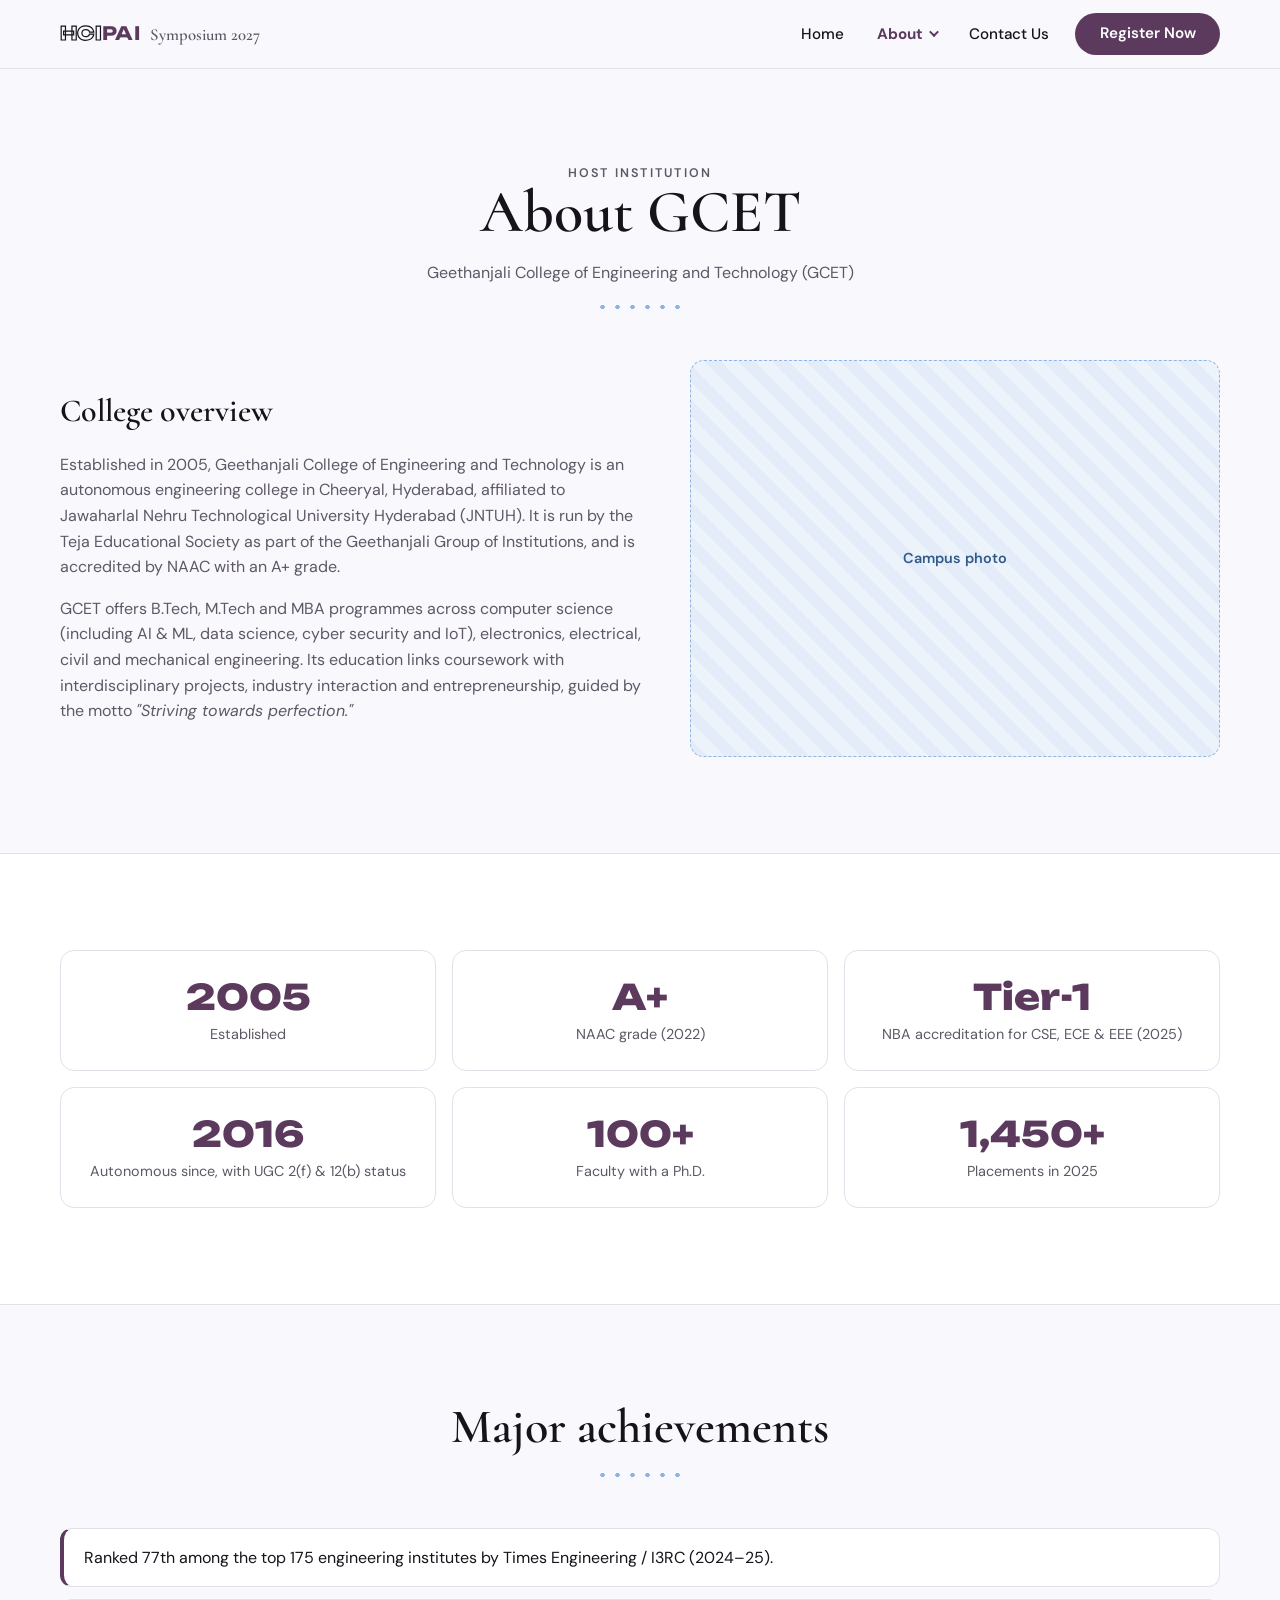
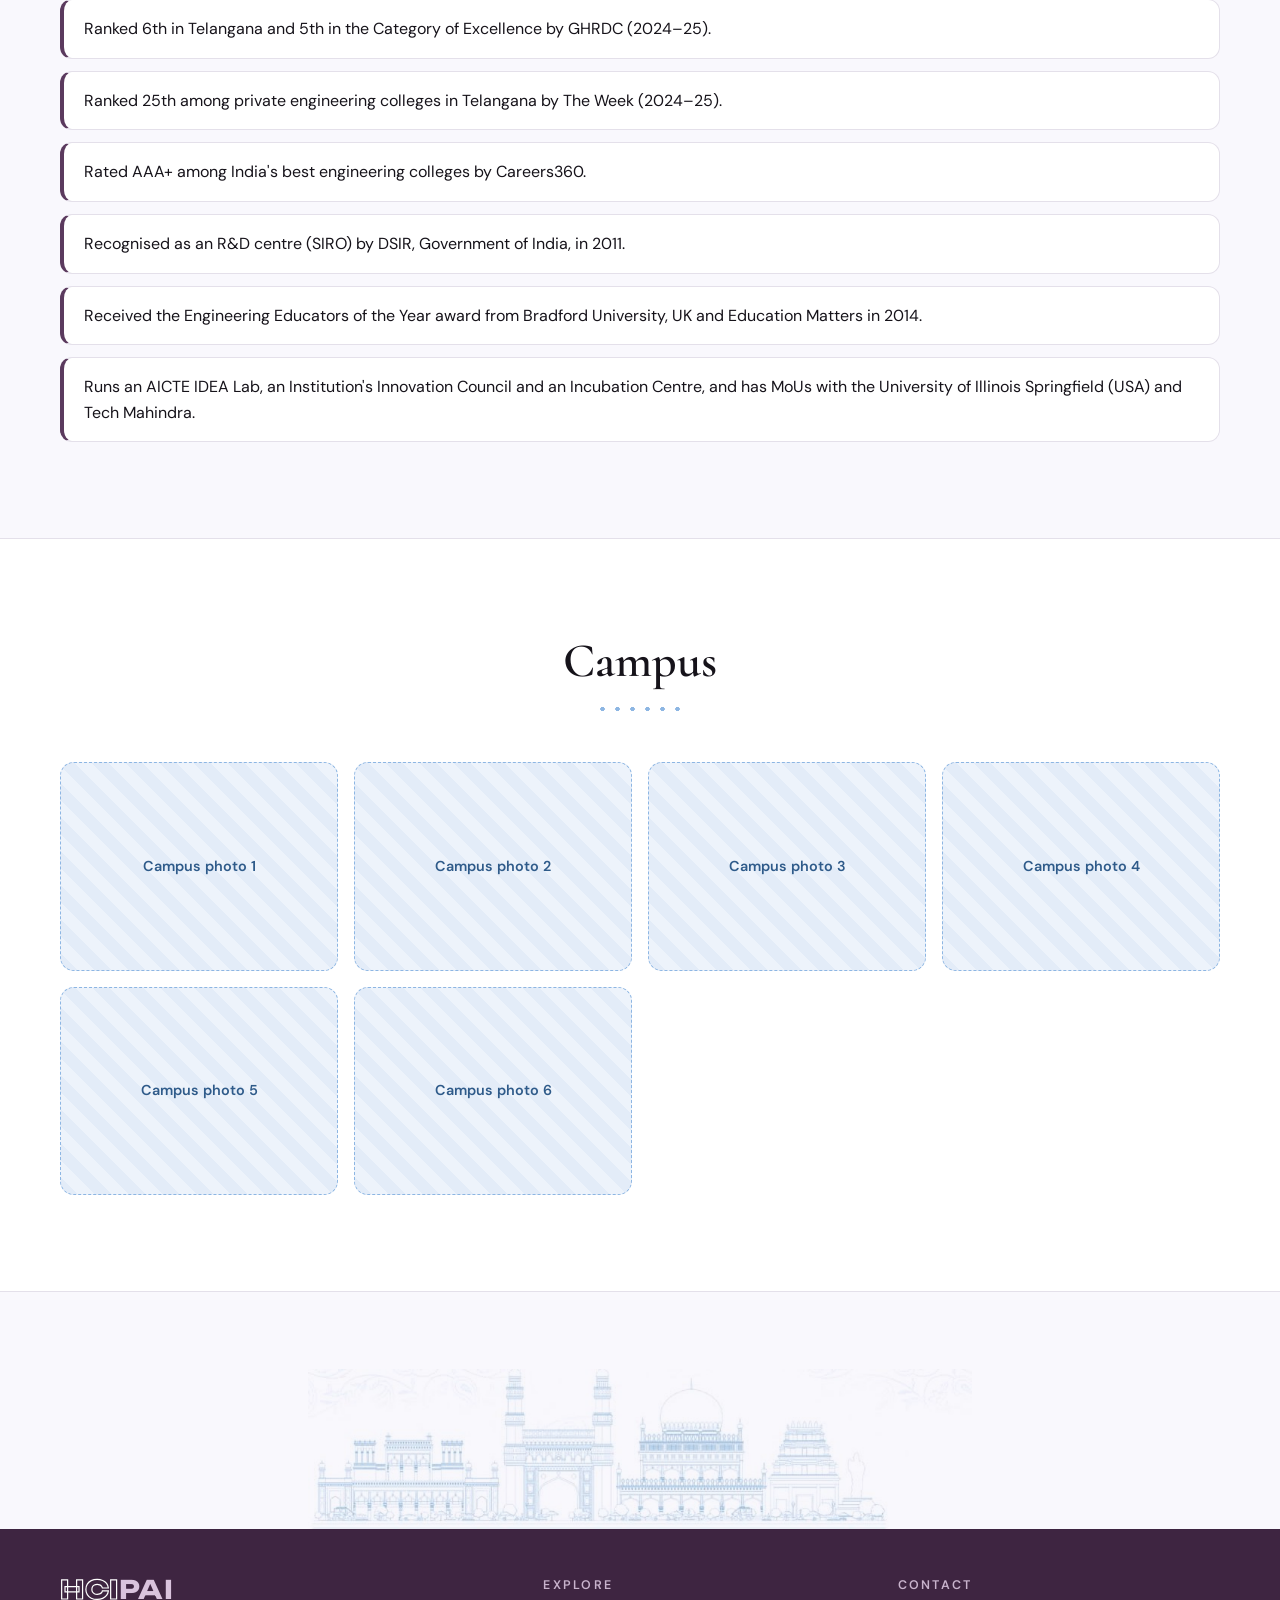
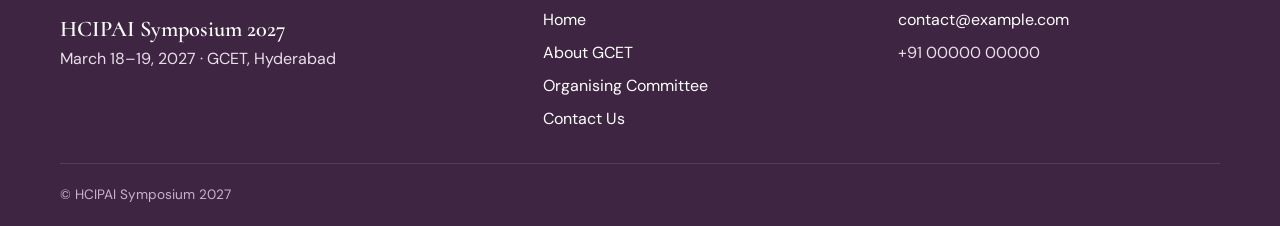
==== about-gcet.html @ 114ce0ad "Add initial setup for HCIPAI Symposium 2027 website - Create gcet-info.md with reference facts for t" ====
<!DOCTYPE html>
<html lang="en">
<head>
  <meta charset="UTF-8">
  <meta name="viewport" content="width=device-width, initial-scale=1">
  <title>About GCET · HCIPAI Symposium 2027</title>
  <meta name="description" content="About the host institution of HCIPAI Symposium 2027 — GCET, Hyderabad.">
  <meta name="theme-color" content="#5b3a5e">
  <link rel="preconnect" href="https://fonts.googleapis.com">
  <link rel="preconnect" href="https://fonts.gstatic.com" crossorigin>
  <link rel="stylesheet" href="https://fonts.googleapis.com/css2?family=Cormorant:wght@500;600;700&family=DM+Sans:wght@400;500;600;700&family=Unbounded:wght@700;800&display=swap">
  <link rel="stylesheet" href="css/style.css">
</head>
<body data-page="about-gcet">
  <main id="main">

    <header class="page-head container">
      <p class="eyebrow">Host institution</p>
      <h1>About GCET</h1>
      <p data-venue-name>Geethanjali College of Engineering and Technology</p>
      <div class="ornament" aria-hidden="true"></div>
    </header>

    <!-- Facts sourced from gcet.edu.in (see docs/gcet-info.md). TODO: organisers to confirm; HD campus photos needed. -->
    <section class="section" style="padding-top:0" aria-labelledby="overview-title">
      <div class="container split">
        <div class="split__text">
          <h2 class="section-title section-title--sm" id="overview-title">College overview</h2>
          <p>Established in 2005, Geethanjali College of Engineering and Technology is an autonomous engineering college in Cheeryal, Hyderabad, affiliated to Jawaharlal Nehru Technological University Hyderabad (JNTUH). It is run by the Teja Educational Society as part of the Geethanjali Group of Institutions, and is accredited by NAAC with an A+ grade.</p>
          <p>GCET offers B.Tech, M.Tech and MBA programmes across computer science (including AI &amp; ML, data science, cyber security and IoT), electronics, electrical, civil and mechanical engineering. Its education links coursework with interdisciplinary projects, industry interaction and entrepreneurship, guided by the motto <em>"Striving towards perfection."</em></p>
        </div>
        <div class="placeholder-img">Campus photo</div>
      </div>
    </section>

    <section class="section section--tint" aria-labelledby="facts-title">
      <div class="container">
        <h2 class="sr-only" id="facts-title">GCET at a glance</h2>
        <div class="stats">
          <div class="stat"><p class="stat__value">2005</p><p class="stat__label">Established</p></div>
          <div class="stat"><p class="stat__value">A+</p><p class="stat__label">NAAC grade (2022)</p></div>
          <div class="stat"><p class="stat__value">Tier-1</p><p class="stat__label">NBA accreditation for CSE, ECE &amp; EEE (2025)</p></div>
          <div class="stat"><p class="stat__value">2016</p><p class="stat__label">Autonomous since, with UGC 2(f) &amp; 12(b) status</p></div>
          <div class="stat"><p class="stat__value">100+</p><p class="stat__label">Faculty with a Ph.D.</p></div>
          <div class="stat"><p class="stat__value">1,450+</p><p class="stat__label">Placements in 2025</p></div>
        </div>
      </div>
    </section>

    <section class="section" aria-labelledby="achievements-title">
      <div class="container">
        <div class="section-head">
          <h2 class="section-title" id="achievements-title">Major achievements</h2>
          <div class="ornament" aria-hidden="true"></div>
        </div>
        <ul class="achievements">
          <li>Ranked 77th among the top 175 engineering institutes by Times Engineering / I3RC (2024–25).</li>
          <li>Ranked 6th in Telangana and 5th in the Category of Excellence by GHRDC (2024–25).</li>
          <li>Ranked 25th among private engineering colleges in Telangana by The Week (2024–25).</li>
          <li>Rated AAA+ among India's best engineering colleges by Careers360.</li>
          <li>Recognised as an R&amp;D centre (SIRO) by DSIR, Government of India, in 2011.</li>
          <li>Received the Engineering Educators of the Year award from Bradford University, UK and Education Matters in 2014.</li>
          <li>Runs an AICTE IDEA Lab, an Institution's Innovation Council and an Incubation Centre, and has MoUs with the University of Illinois Springfield (USA) and Tech Mahindra.</li>
        </ul>
      </div>
    </section>

    <section class="section section--tint" aria-labelledby="campus-title">
      <div class="container">
        <div class="section-head">
          <h2 class="section-title" id="campus-title">Campus</h2>
          <div class="ornament" aria-hidden="true"></div>
        </div>
        <div class="gallery">
          <div class="placeholder-img">Campus photo 1</div>
          <div class="placeholder-img">Campus photo 2</div>
          <div class="placeholder-img">Campus photo 3</div>
          <div class="placeholder-img">Campus photo 4</div>
          <div class="placeholder-img">Campus photo 5</div>
          <div class="placeholder-img">Campus photo 6</div>
        </div>
      </div>
    </section>

  </main>

  <script src="js/data.js"></script>
  <script src="js/layout.js"></script>
  <script src="js/main.js"></script>
</body>
</html>
---- css/style.css ----
/* ==========================================================================
   HCIPAI Symposium 2027
   Design tokens — taken from the banner by eye.
   TODO: replace colours with official hex codes (Chaitanya, design team)
         and fonts with the banner's actual typefaces once confirmed.
   ========================================================================== */
:root {
  /* Colour */
  --plum: #5b3a5e;          /* "PAI" fill */
  --plum-dark: #3e2541;
  --plum-tint: #f1eaf2;
  --ink: #16131a;           /* "SYMPOSIUM" / year */
  --muted: #5e5866;
  --paper: #f9f8fd;         /* banner background */
  --surface: #ffffff;
  --line-blue: #8db6e3;     /* skyline + kolam line art */
  --line-blue-soft: #e3ecf8;
  --border: #e4e0ea;

  /* Type */
  --font-display: "Unbounded", "Arial Black", system-ui, sans-serif;  /* HCIPAI wordmark */
  --font-serif: "Cormorant", "Cormorant Garamond", Georgia, serif;     /* SYMPOSIUM + tagline */
  --font-body: "DM Sans", system-ui, -apple-system, "Segoe UI", sans-serif;

  /* Layout */
  --container: 1160px;
  --gutter: clamp(1rem, 4vw, 2rem);
  --radius: 14px;
  --shadow: 0 1px 2px rgb(30 15 35 / 0.06), 0 8px 24px rgb(30 15 35 / 0.06);
  --header-h: 68px;
}

/* ---------- Base ---------- */
*,
*::before,
*::after { box-sizing: border-box; }

html { scroll-behavior: smooth; scroll-padding-top: calc(var(--header-h) + 1rem); }
@media (prefers-reduced-motion: reduce) { html { scroll-behavior: auto; } }

body {
  margin: 0;
  font-family: var(--font-body);
  font-size: 1rem;
  line-height: 1.6;
  color: var(--ink);
  background: var(--paper);
  -webkit-font-smoothing: antialiased;
}

img { max-width: 100%; display: block; }
a { color: var(--plum); }
h1, h2, h3 { line-height: 1.2; margin: 0; }
p { margin: 0; }
[hidden] { display: none !important; }

.container { width: min(100% - 2 * var(--gutter), var(--container)); margin-inline: auto; }

.sr-only {
  position: absolute; width: 1px; height: 1px; padding: 0; margin: -1px;
  overflow: hidden; clip: rect(0 0 0 0); white-space: nowrap; border: 0;
}

.skip-link {
  position: absolute; left: 1rem; top: -3rem; z-index: 100;
  padding: 0.5rem 1rem; background: var(--plum); color: #fff; border-radius: 8px;
}
.skip-link:focus { top: 1rem; }

:focus-visible { outline: 3px solid var(--line-blue); outline-offset: 2px; }

/* ---------- Buttons ---------- */
.btn {
  display: inline-flex; align-items: center; justify-content: center;
  padding: 0.7rem 1.4rem; border-radius: 999px; border: 2px solid transparent;
  font: 600 0.95rem/1 var(--font-body); text-decoration: none; cursor: pointer;
  transition: background-color 0.2s, color 0.2s, transform 0.2s;
}
.btn:hover { transform: translateY(-1px); }
.btn--primary { background: var(--plum); color: #fff; }
.btn--primary:hover { background: var(--plum-dark); }
.btn--outline { border-color: var(--plum); color: var(--plum); background: transparent; }
.btn--outline:hover { background: var(--plum-tint); }
.btn--light { background: #fff; color: var(--plum); }
.btn--light:hover { background: var(--plum-tint); }

/* ---------- Brand mark (text stand-in for the HCIPAI logo) ---------- */
.brand-mark {
  font: 800 1.15rem/1 var(--font-display); letter-spacing: 0.02em;
  color: transparent; -webkit-text-stroke: 1.2px var(--ink);
}
.brand-mark b { color: var(--plum); -webkit-text-stroke: 0; }
.brand-mark--light { -webkit-text-stroke-color: #fff; font-size: 1.6rem; margin-bottom: 0.75rem; }
.brand-mark--light b { color: #d9c3dd; }

/* ---------- Header / nav ---------- */
.site-header {
  position: sticky; top: 0; z-index: 50;
  background: rgb(249 248 253 / 0.92);
  backdrop-filter: blur(8px);
  border-bottom: 1px solid var(--border);
}
.nav { display: flex; align-items: center; justify-content: space-between; min-height: var(--header-h); gap: 1rem; }
.nav__brand { display: flex; align-items: baseline; gap: 0.6rem; text-decoration: none; color: var(--ink); }
.nav__brand-year { font: 600 1.05rem var(--font-serif); color: var(--muted); }

.nav__menu { display: flex; align-items: center; gap: 0.25rem; list-style: none; margin: 0; padding: 0; }
.nav__link {
  display: inline-flex; align-items: center; gap: 0.35rem;
  padding: 0.55rem 0.9rem; border-radius: 8px; border: 0; background: none;
  font: 500 0.95rem var(--font-body); color: var(--ink); text-decoration: none; cursor: pointer;
}
.nav__link:hover { background: var(--plum-tint); }
.nav__link[aria-current="page"],
.nav__link.is-active { color: var(--plum); font-weight: 700; }
.nav__cta { margin-left: 0.5rem; }

.nav__caret {
  width: 0.45rem; height: 0.45rem; border: solid currentColor; border-width: 0 2px 2px 0;
  transform: rotate(45deg) translateY(-2px); transition: transform 0.2s;
}
.nav__dropdown { position: relative; }
.nav__dropdown-btn[aria-expanded="true"] .nav__caret { transform: rotate(-135deg) translateY(-1px); }

.nav__submenu {
  position: absolute; top: calc(100% + 0.4rem); left: 0; min-width: 220px;
  list-style: none; margin: 0; padding: 0.4rem;
  background: var(--surface); border: 1px solid var(--border); border-radius: 12px; box-shadow: var(--shadow);
  display: none;
}
.nav__dropdown-btn[aria-expanded="true"] + .nav__submenu { display: block; }
@media (hover: hover) and (min-width: 861px) {
  .nav__dropdown:hover .nav__submenu { display: block; }
}
.nav__submenu a { display: block; padding: 0.6rem 0.8rem; border-radius: 8px; color: var(--ink); text-decoration: none; }
.nav__submenu a:hover { background: var(--plum-tint); }
.nav__submenu a[aria-current="page"] { color: var(--plum); font-weight: 700; }

.nav__toggle { display: none; }

@media (max-width: 860px) {
  .nav__toggle {
    display: grid; place-items: center; width: 44px; height: 44px;
    border: 1px solid var(--border); border-radius: 10px; background: var(--surface); cursor: pointer;
  }
  .nav__toggle-bar,
  .nav__toggle-bar::before,
  .nav__toggle-bar::after {
    display: block; width: 20px; height: 2px; background: var(--ink); position: relative; content: "";
    transition: transform 0.2s, background-color 0.2s;
  }
  .nav__toggle-bar::before { position: absolute; top: -6px; }
  .nav__toggle-bar::after { position: absolute; top: 6px; }
  .nav__toggle[aria-expanded="true"] .nav__toggle-bar { background: transparent; }
  .nav__toggle[aria-expanded="true"] .nav__toggle-bar::before { transform: translateY(6px) rotate(45deg); }
  .nav__toggle[aria-expanded="true"] .nav__toggle-bar::after { transform: translateY(-6px) rotate(-45deg); }

  .nav__menu {
    position: absolute; top: 100%; left: 0; right: 0;
    flex-direction: column; align-items: stretch; gap: 0;
    padding: 0.75rem var(--gutter) 1.25rem;
    background: var(--paper); border-bottom: 1px solid var(--border); box-shadow: var(--shadow);
    display: none;
  }
  .nav__menu.is-open { display: flex; }
  .nav__link { width: 100%; padding: 0.8rem 0.5rem; justify-content: space-between; }
  .nav__submenu { position: static; box-shadow: none; border: 0; padding: 0 0 0 0.75rem; background: none; }
  .nav__cta { margin: 0.75rem 0 0; width: 100%; }
}

/* ---------- Sections ---------- */
.section { padding-block: clamp(3.5rem, 8vw, 6rem); }
.section--tint { background: var(--surface); border-block: 1px solid var(--border); }

.section-head { text-align: center; max-width: 640px; margin: 0 auto clamp(2rem, 5vw, 3rem); }
.eyebrow {
  font: 600 0.78rem var(--font-body); letter-spacing: 0.18em; text-transform: uppercase;
  color: var(--plum); margin-bottom: 0.6rem;
}
.section-title { font: 600 clamp(2rem, 4.5vw, 3rem)/1.1 var(--font-serif); }
.section-title--sm { font-size: clamp(1.5rem, 3vw, 2rem); margin-bottom: 1.5rem; }
.section-lead { margin-top: 0.9rem; color: var(--muted); }

/* Kolam-style dotted ornament under section titles */
.ornament {
  width: 90px; height: 10px; margin: 1rem auto 0;
  background: radial-gradient(circle, var(--line-blue) 2px, transparent 2.5px) left center / 15px 10px repeat-x;
}

/* ---------- Hero ---------- */
.hero { padding-top: clamp(1rem, 3vw, 2rem); }
.hero__banner {
  border-radius: var(--radius); overflow: hidden; border: 1px solid var(--border);
  background: var(--surface); box-shadow: var(--shadow);
}
.hero__banner img { width: 100%; height: auto; aspect-ratio: 1600 / 560; object-fit: cover; }
.hero__bar {
  display: flex; flex-wrap: wrap; align-items: center; justify-content: space-between; gap: 1rem 2rem;
  margin-top: 1.5rem;
}
.hero__facts { display: flex; flex-wrap: wrap; gap: 0.5rem 1.5rem; font-weight: 500; }
.hero__facts span { display: inline-flex; align-items: center; gap: 0.5rem; }
.hero__facts span::before {
  content: ""; width: 7px; height: 7px; background: var(--plum); transform: rotate(45deg);
}
.hero__actions { display: flex; flex-wrap: wrap; gap: 0.75rem; }

/* ---------- Highlights (Panels · Workshops · Zones) ---------- */
.highlights { display: grid; grid-template-columns: repeat(auto-fit, minmax(230px, 1fr)); gap: 1.25rem; }
.highlight {
  padding: 1.75rem; border-radius: var(--radius); background: var(--surface); border: 1px solid var(--border);
}
.highlight__num { font: 800 0.85rem var(--font-display); color: var(--line-blue); }
.highlight h3 { font: 600 1.6rem var(--font-serif); margin: 0.4rem 0 0.5rem; }
.highlight p { color: var(--muted); }

/* ---------- Pricing ---------- */
.pricing-grid {
  display: grid; grid-template-columns: repeat(auto-fit, minmax(260px, 1fr)); gap: 1.25rem; align-items: stretch;
}
.price-card {
  position: relative; display: flex; flex-direction: column;
  padding: 2rem 1.75rem; border-radius: var(--radius);
  background: var(--surface); border: 1px solid var(--border); box-shadow: var(--shadow);
}
.price-card__flag {
  position: absolute; top: -0.8rem; left: 50%; transform: translateX(-50%);
  padding: 0.25rem 0.8rem; border-radius: 999px; background: var(--line-blue); color: var(--ink);
  font: 700 0.72rem var(--font-body); letter-spacing: 0.08em; text-transform: uppercase; white-space: nowrap;
}
.price-card__name { font: 600 1.6rem var(--font-serif); }
.price-card__badge {
  align-self: flex-start; margin-top: 0.75rem; padding: 0.25rem 0.7rem; border-radius: 999px;
  background: var(--plum-tint); color: var(--plum); font-size: 0.8rem; font-weight: 600;
}
.price-card__price { margin-top: 1.25rem; font: 800 clamp(2.2rem, 5vw, 2.75rem)/1 var(--font-display); }
.price-card__sub { margin-top: 0.5rem; color: var(--muted); font-size: 0.9rem; }
.price-card__perks { list-style: none; margin: 1.5rem 0; padding: 1.25rem 0 0; border-top: 1px solid var(--border); flex: 1; }
.price-card__perks li { position: relative; padding-left: 1.4rem; margin-bottom: 0.5rem; }
.price-card__perks li::before {
  content: ""; position: absolute; left: 0; top: 0.55em; width: 7px; height: 7px;
  border: 2px solid var(--line-blue); border-radius: 50%;
}
.price-card__cta { width: 100%; }

.price-card--featured { background: var(--plum); border-color: var(--plum); color: #fff; }
.price-card--featured .price-card__badge { background: rgb(255 255 255 / 0.15); color: #fff; }
.price-card--featured .price-card__sub { color: #e6d8e8; }
.price-card--featured .price-card__perks { border-color: rgb(255 255 255 / 0.2); }

.pricing-note { margin-top: 1.5rem; text-align: center; color: var(--muted); font-size: 0.9rem; }

/* ---------- Schedule ---------- */
.schedule { max-width: 860px; margin-inline: auto; }
.tabs { display: grid; grid-template-columns: repeat(auto-fit, minmax(0, 1fr)); gap: 0.5rem; margin-bottom: 2rem; }
.tab {
  display: flex; flex-direction: column; align-items: center; gap: 0.15rem;
  padding: 0.9rem 1rem; border-radius: 12px; border: 1px solid var(--border);
  background: var(--paper); color: var(--ink); cursor: pointer; font-family: var(--font-body);
}
.tab__day { font: 700 1rem var(--font-display); }
.tab__date { font-size: 0.85rem; color: var(--muted); }
.tab[aria-selected="true"] { background: var(--plum); border-color: var(--plum); color: #fff; }
.tab[aria-selected="true"] .tab__date { color: #e6d8e8; }

.timeline { list-style: none; margin: 0; padding: 0; position: relative; }
.session {
  display: grid; grid-template-columns: 9.5rem 1fr; gap: 1.5rem;
  padding: 1.1rem 0; border-bottom: 1px dashed var(--border);
}
.session__time { font-weight: 600; color: var(--plum); font-variant-numeric: tabular-nums; }
.session__title { font: 600 1.35rem var(--font-serif); }
.session__speaker { color: var(--muted); font-size: 0.92rem; margin-top: 0.15rem; }
.session--break .session__title { font-family: var(--font-body); font-size: 0.95rem; font-weight: 500; color: var(--muted); }

.tag {
  display: inline-block; margin-bottom: 0.35rem; padding: 0.15rem 0.6rem; border-radius: 999px;
  font-size: 0.72rem; font-weight: 700; letter-spacing: 0.06em; text-transform: uppercase;
  background: var(--line-blue-soft); color: #2f5b8a;
}
.tag--keynote { background: var(--plum); color: #fff; }
.tag--panel { background: var(--plum-tint); color: var(--plum); }
.tag--break { display: none; }

@media (max-width: 560px) {
  .session { grid-template-columns: 1fr; gap: 0.25rem; }
}

/* ---------- People (speakers, committee) ---------- */
.people-block + .people-block { margin-top: 3.5rem; }
.people-grid { display: grid; grid-template-columns: repeat(auto-fill, minmax(220px, 1fr)); gap: 1.25rem; }
.person {
  text-align: center; padding: 1.75rem 1.25rem; border-radius: var(--radius);
  background: var(--surface); border: 1px solid var(--border);
}
.avatar {
  width: 112px; height: 112px; margin: 0 auto 1rem; border-radius: 50%; object-fit: cover;
  border: 3px solid var(--surface); box-shadow: 0 0 0 2px var(--line-blue);
}
.avatar--initials {
  display: grid; place-items: center; background: var(--plum-tint); color: var(--plum);
  font: 800 1.6rem var(--font-display);
}
.person__name { font: 600 1.35rem var(--font-serif); }
.person__role { color: var(--plum); font-weight: 500; font-size: 0.92rem; margin-top: 0.2rem; }
.person__bio { color: var(--muted); font-size: 0.92rem; margin-top: 0.75rem; }

.committee-group + .committee-group { margin-top: 3.5rem; }
.committee-group .section-title { text-align: center; }

/* ---------- Venue ---------- */
.venue { display: grid; grid-template-columns: 1fr 1.4fr; gap: 2rem; align-items: center; }
.venue__info h3 { font: 600 1.6rem var(--font-serif); margin-bottom: 0.75rem; }
.venue__info p { color: var(--muted); margin-bottom: 1.5rem; }
.venue__map { width: 100%; aspect-ratio: 16 / 10; border: 1px solid var(--border); border-radius: var(--radius); }
@media (max-width: 760px) { .venue { grid-template-columns: 1fr; } }

/* ---------- Page header (inner pages) ---------- */
.page-head { padding-block: clamp(3rem, 7vw, 5rem) clamp(2rem, 4vw, 3rem); text-align: center; }
.page-head h1 { font: 600 clamp(2.4rem, 6vw, 3.75rem)/1.05 var(--font-serif); }
.page-head p { margin: 1rem auto 0; max-width: 620px; color: var(--muted); }

/* ---------- About GCET ---------- */
.split { display: grid; grid-template-columns: 1.1fr 1fr; gap: clamp(1.5rem, 4vw, 3rem); align-items: center; }
.split p + p { margin-top: 1rem; }
.split__text p { color: var(--muted); }
@media (max-width: 760px) { .split { grid-template-columns: 1fr; } }

.stats { display: grid; grid-template-columns: repeat(3, 1fr); gap: 1rem; }
@media (max-width: 640px) { .stats { grid-template-columns: repeat(2, 1fr); } }
.stat { padding: 1.5rem 1rem; text-align: center; border-radius: var(--radius); background: var(--surface); border: 1px solid var(--border); }
.stat__value { font: 800 clamp(1.3rem, 4vw, 2.2rem) var(--font-display); color: var(--plum); }
.stat__label { color: var(--muted); font-size: 0.9rem; margin-top: 0.25rem; }

.gallery { display: grid; grid-template-columns: repeat(auto-fit, minmax(240px, 1fr)); gap: 1rem; }
.placeholder-img {
  display: grid; place-items: center; aspect-ratio: 4 / 3; border-radius: var(--radius);
  background: repeating-linear-gradient(45deg, var(--line-blue-soft) 0 12px, #edf3fb 12px 24px);
  color: #2f5b8a; font-size: 0.9rem; font-weight: 600; border: 1px dashed var(--line-blue);
}

.achievements { list-style: none; padding: 0; margin: 0; display: grid; gap: 0.75rem; }
.achievements li {
  padding: 1rem 1.25rem; border-radius: 12px; background: var(--surface); border: 1px solid var(--border);
  border-left: 4px solid var(--plum);
}

/* ---------- Contact ---------- */
.contact-grid { display: grid; grid-template-columns: repeat(auto-fit, minmax(240px, 1fr)); gap: 1.25rem; }
.contact-card { padding: 1.75rem; border-radius: var(--radius); background: var(--surface); border: 1px solid var(--border); }
.contact-card h2 { font: 600 1.4rem var(--font-serif); margin-bottom: 0.5rem; }
.contact-card p, .contact-card a { color: var(--muted); overflow-wrap: anywhere; }

/* ---------- Footer ---------- */
.site-footer { margin-top: clamp(3rem, 6vw, 5rem); background: var(--plum-dark); color: #e9dfeb; }
.skyline {
  /* TODO: replace with the skyline SVG from the design team */
  height: clamp(90px, 13vw, 160px);
  background: var(--paper);
  display: flex; justify-content: center;
}
.skyline::before {
  content: ""; width: min(100%, 880px); height: 100%;
  background: url("../assets/images/skyline-draft.jpg") center bottom / contain no-repeat;
  mix-blend-mode: multiply;
  -webkit-mask-image: linear-gradient(to right, transparent, #000 12%, #000 88%, transparent);
  mask-image: linear-gradient(to right, transparent, #000 12%, #000 88%, transparent);
}
.site-footer__grid {
  display: grid; grid-template-columns: 1.4fr 1fr 1fr; gap: 2rem; padding-block: 3rem 2rem;
}
.site-footer__title { font: 600 1.4rem var(--font-serif); color: #fff; margin-bottom: 0.25rem; }
.site-footer__heading {
  font: 600 0.78rem var(--font-body); letter-spacing: 0.18em; text-transform: uppercase; color: #c8b3cc; margin-bottom: 0.9rem;
}
.site-footer__links { list-style: none; margin: 0; padding: 0; display: grid; gap: 0.45rem; }
.site-footer a { color: #fff; text-decoration: none; }
.site-footer a:hover { text-decoration: underline; }
.site-footer__copy { padding-block: 1.25rem; border-top: 1px solid rgb(255 255 255 / 0.12); font-size: 0.85rem; color: #c8b3cc; }
@media (max-width: 760px) { .site-footer__grid { grid-template-columns: 1fr; } }
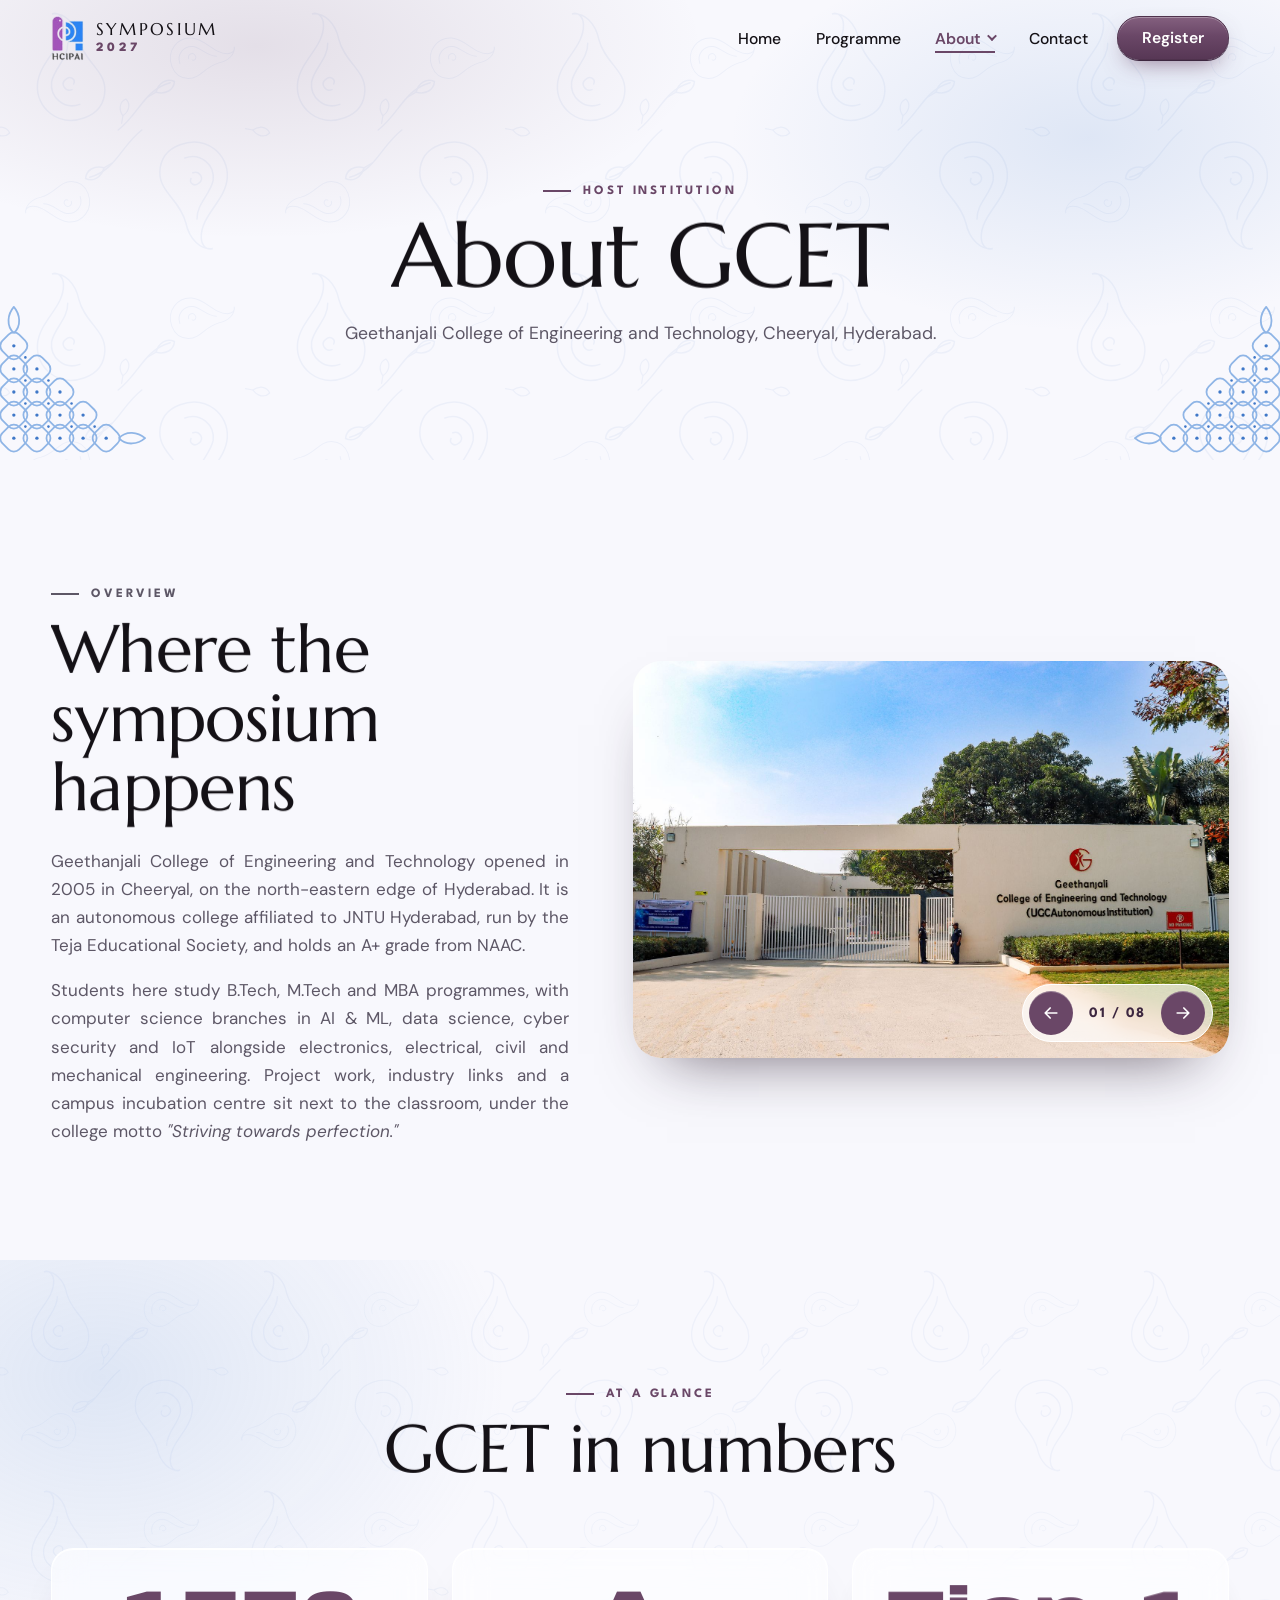
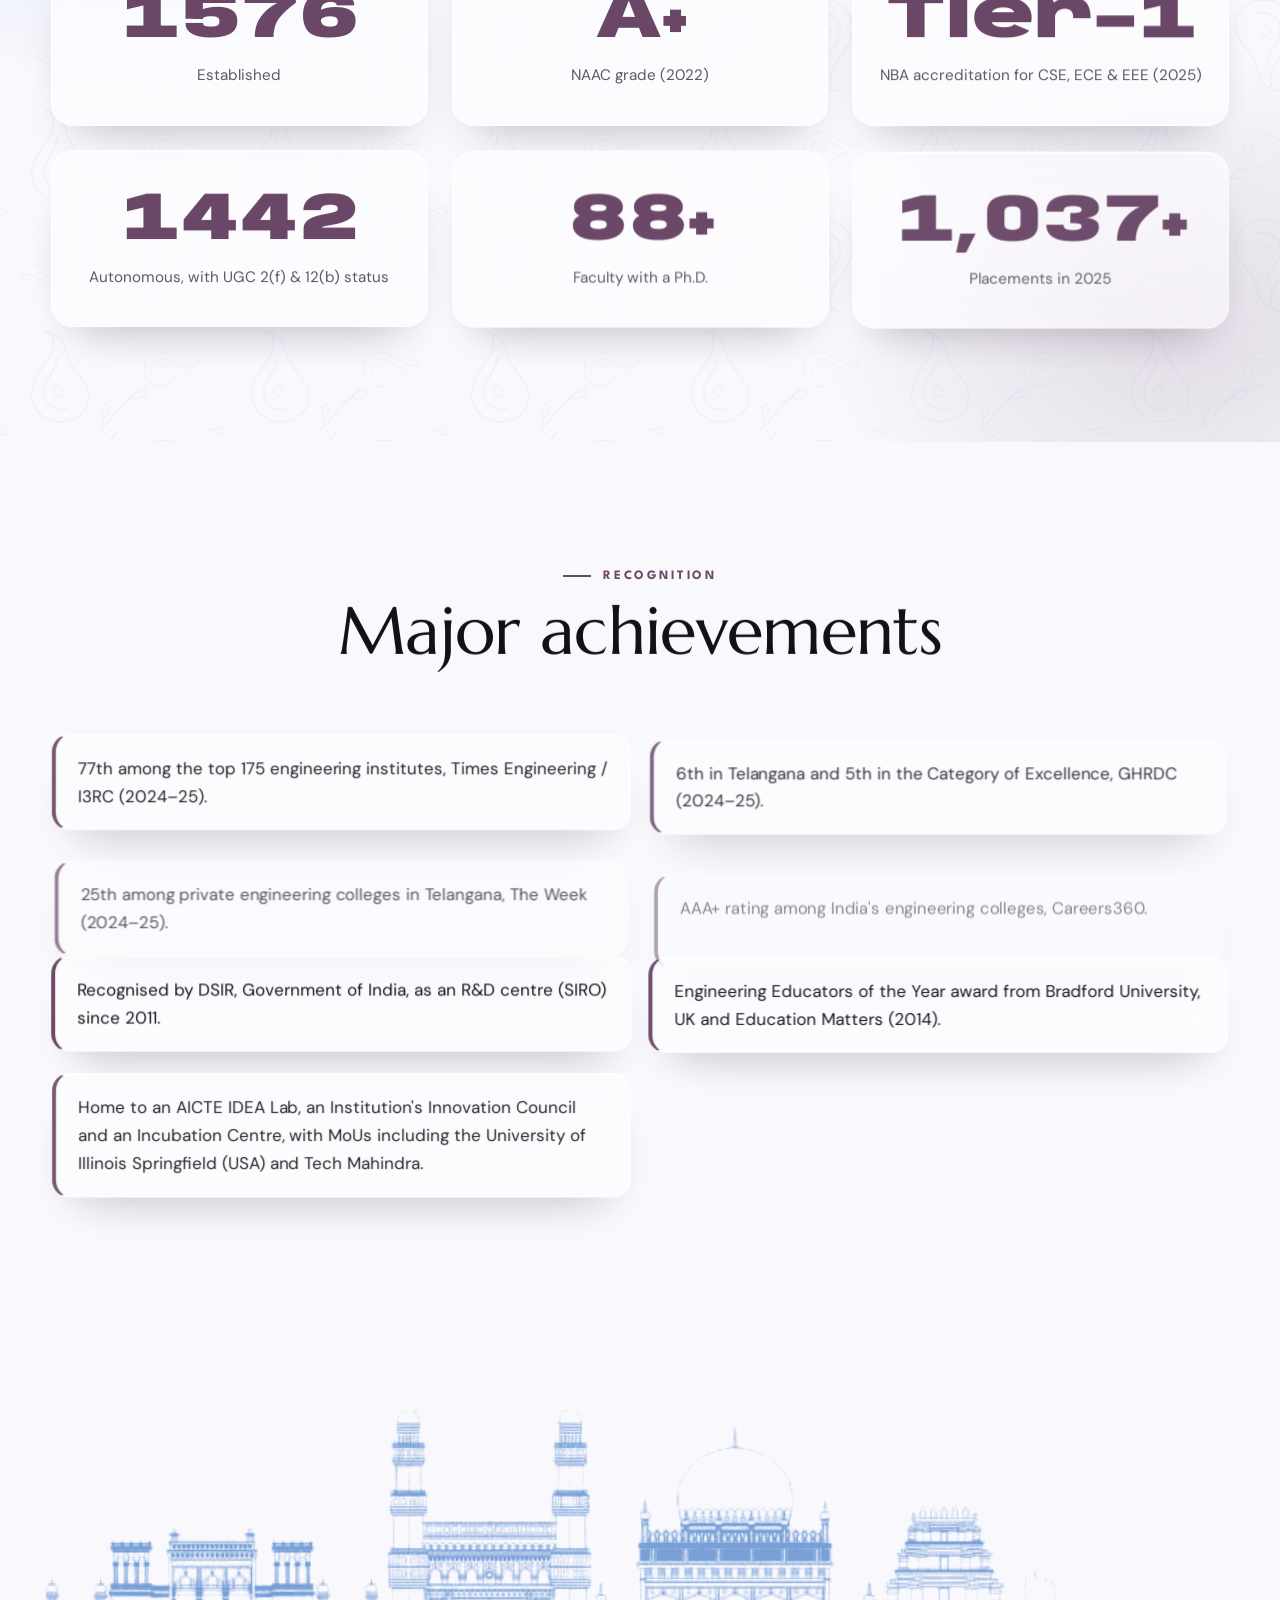
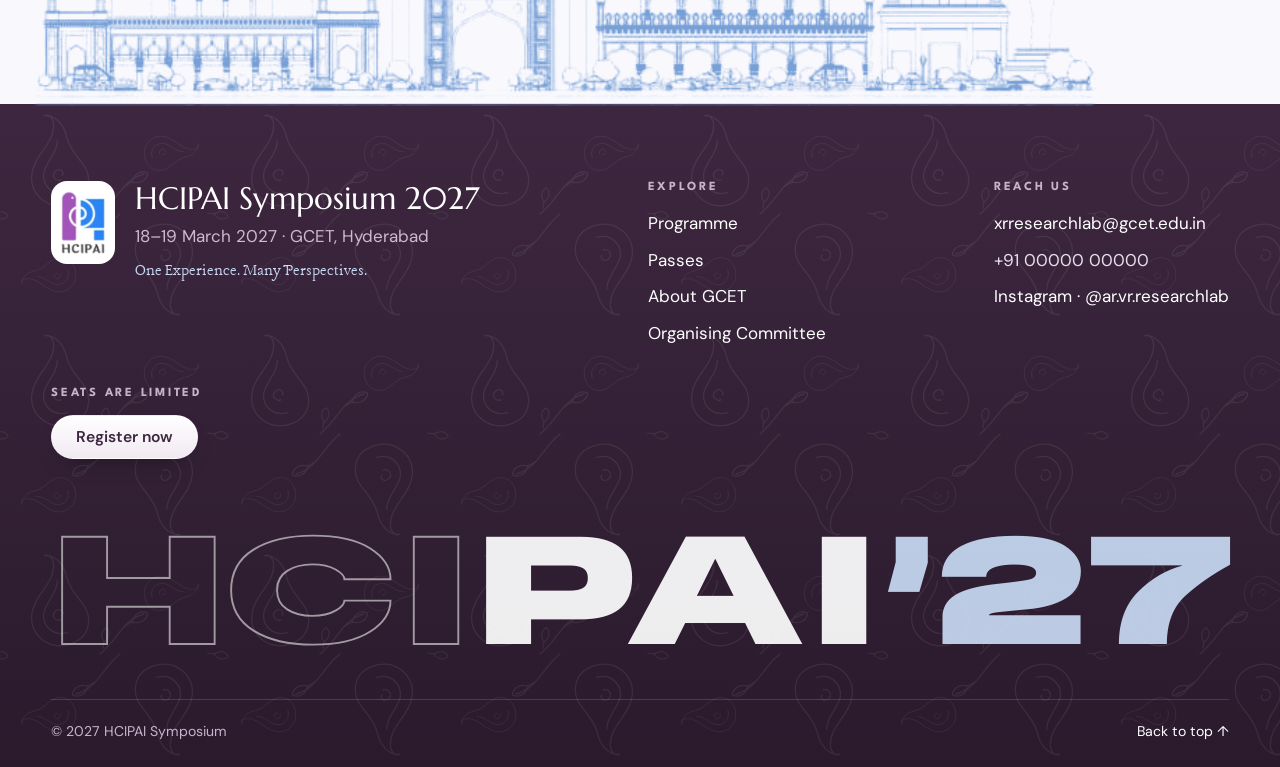
==== commit 05064acd: "Redesign site from the Canva banner with motion and roadmap programme - Rebuild the banner hero in l" ====
--- a/about-gcet.html
+++ b/about-gcet.html
@@ -4,81 +4,88 @@
   <meta charset="UTF-8">
   <meta name="viewport" content="width=device-width, initial-scale=1">
   <title>About GCET · HCIPAI Symposium 2027</title>
-  <meta name="description" content="About the host institution of HCIPAI Symposium 2027 — GCET, Hyderabad.">
-  <meta name="theme-color" content="#5b3a5e">
+  <meta name="description" content="About the host institution of HCIPAI Symposium 2027: Geethanjali College of Engineering and Technology, Hyderabad.">
+  <meta name="theme-color" content="#6a4767">
+  <link rel="icon" href="assets/logos/hcipai.png">
   <link rel="preconnect" href="https://fonts.googleapis.com">
   <link rel="preconnect" href="https://fonts.gstatic.com" crossorigin>
-  <link rel="stylesheet" href="https://fonts.googleapis.com/css2?family=Cormorant:wght@500;600;700&family=DM+Sans:wght@400;500;600;700&family=Unbounded:wght@700;800&display=swap">
+  <link rel="stylesheet" href="https://fonts.googleapis.com/css2?family=Anybody:wdth,wght@50..150,100..900&family=DM+Sans:opsz,wght@9..40,400..700&family=Lancelot&family=League+Spartan:wght@500;700;800&family=Marcellus&display=swap">
   <link rel="stylesheet" href="css/style.css">
 </head>
 <body data-page="about-gcet">
   <main id="main">
 
-    <header class="page-head container">
+    <header class="page-head">
       <p class="eyebrow">Host institution</p>
-      <h1>About GCET</h1>
-      <p data-venue-name>Geethanjali College of Engineering and Technology</p>
-      <div class="ornament" aria-hidden="true"></div>
+      <h1 data-split>About GCET</h1>
+      <p data-reveal>Geethanjali College of Engineering and Technology, Cheeryal, Hyderabad.</p>
+      <div class="page-head__kolam page-head__kolam--l" data-kolam aria-hidden="true"></div>
+      <div class="page-head__kolam page-head__kolam--r" data-kolam aria-hidden="true"></div>
     </header>
 
-    <!-- Facts sourced from gcet.edu.in (see docs/gcet-info.md). TODO: organisers to confirm; HD campus photos needed. -->
-    <section class="section" style="padding-top:0" aria-labelledby="overview-title">
-      <div class="container split">
+    <!-- Facts sourced from gcet.edu.in (see docs/gcet-info.md). TODO: organisers to confirm. Campus photos from the "Block pictures" Drive folder, resized to 1600px. -->
+    <section class="section" aria-labelledby="overview-title">
+      <div class="wrap split">
         <div class="split__text">
-          <h2 class="section-title section-title--sm" id="overview-title">College overview</h2>
-          <p>Established in 2005, Geethanjali College of Engineering and Technology is an autonomous engineering college in Cheeryal, Hyderabad, affiliated to Jawaharlal Nehru Technological University Hyderabad (JNTUH). It is run by the Teja Educational Society as part of the Geethanjali Group of Institutions, and is accredited by NAAC with an A+ grade.</p>
-          <p>GCET offers B.Tech, M.Tech and MBA programmes across computer science (including AI &amp; ML, data science, cyber security and IoT), electronics, electrical, civil and mechanical engineering. Its education links coursework with interdisciplinary projects, industry interaction and entrepreneurship, guided by the motto <em>"Striving towards perfection."</em></p>
+          <p class="eyebrow">Overview</p>
+          <h2 class="title" id="overview-title" data-split>Where the symposium happens</h2>
+          <p data-reveal>Geethanjali College of Engineering and Technology opened in 2005 in Cheeryal, on the north-eastern edge of Hyderabad. It is an autonomous college affiliated to JNTU Hyderabad, run by the Teja Educational Society, and holds an A+ grade from NAAC.</p>
+          <p data-reveal>Students here study B.Tech, M.Tech and MBA programmes, with computer science branches in AI &amp; ML, data science, cyber security and IoT alongside electronics, electrical, civil and mechanical engineering. Project work, industry links and a campus incubation centre sit next to the classroom, under the college motto <em>"Striving towards perfection."</em></p>
         </div>
-        <div class="placeholder-img">Campus photo</div>
+
+        <div class="carousel" data-carousel data-reveal tabindex="0" role="region" aria-roledescription="carousel" aria-label="Campus photos">
+          <div class="carousel__track">
+          <div class="carousel__slide"><img src="assets/images/campus/01.jpg" alt="Main gate of Geethanjali College of Engineering and Technology" width="1600" height="1067"></div>
+          <div class="carousel__slide"><img src="assets/images/campus/02.jpg" alt="Palm-lined avenue leading through the campus" width="1600" height="1067" loading="lazy"></div>
+          <div class="carousel__slide"><img src="assets/images/campus/03.jpg" alt="Academic block entrance with its tall columns" width="1600" height="1067" loading="lazy"></div>
+          <div class="carousel__slide"><img src="assets/images/campus/04.jpg" alt="Academic block facing the sports court" width="1600" height="1067" loading="lazy"></div>
+          <div class="carousel__slide"><img src="assets/images/campus/05.jpg" alt="Block with landscaped gardens in front" width="1600" height="1067" loading="lazy"></div>
+          <div class="carousel__slide"><img src="assets/images/campus/06.jpg" alt="Open-air amphitheatre beside a teaching block" width="1600" height="1067" loading="lazy"></div>
+          <div class="carousel__slide"><img src="assets/images/campus/07.jpg" alt="Teaching block in afternoon light" width="1600" height="1067" loading="lazy"></div>
+          <div class="carousel__slide"><img src="assets/images/campus/08.jpg" alt="Long academic block behind a row of palms" width="1600" height="1067" loading="lazy"></div>
+          </div>
+          <div class="carousel__ui">
+            <button class="carousel__btn carousel__btn--prev" type="button" data-prev aria-label="Previous photo"><svg viewBox="0 0 24 24" fill="none" stroke="currentColor" stroke-width="2" stroke-linecap="round" stroke-linejoin="round" aria-hidden="true"><path d="M5 12h14M13 6l6 6-6 6"/></svg></button>
+            <span class="carousel__count" data-count-label aria-hidden="true">01 / 08</span>
+            <button class="carousel__btn" type="button" data-next aria-label="Next photo"><svg viewBox="0 0 24 24" fill="none" stroke="currentColor" stroke-width="2" stroke-linecap="round" stroke-linejoin="round" aria-hidden="true"><path d="M5 12h14M13 6l6 6-6 6"/></svg></button>
+          </div>
+          <p class="sr-only" aria-live="polite" data-live></p>
+        </div>
       </div>
     </section>
 
-    <section class="section section--tint" aria-labelledby="facts-title">
-      <div class="container">
-        <h2 class="sr-only" id="facts-title">GCET at a glance</h2>
-        <div class="stats">
-          <div class="stat"><p class="stat__value">2005</p><p class="stat__label">Established</p></div>
-          <div class="stat"><p class="stat__value">A+</p><p class="stat__label">NAAC grade (2022)</p></div>
-          <div class="stat"><p class="stat__value">Tier-1</p><p class="stat__label">NBA accreditation for CSE, ECE &amp; EEE (2025)</p></div>
-          <div class="stat"><p class="stat__value">2016</p><p class="stat__label">Autonomous since, with UGC 2(f) &amp; 12(b) status</p></div>
-          <div class="stat"><p class="stat__value">100+</p><p class="stat__label">Faculty with a Ph.D.</p></div>
-          <div class="stat"><p class="stat__value">1,450+</p><p class="stat__label">Placements in 2025</p></div>
+    <section class="section section--pattern" aria-labelledby="facts-title">
+      <div class="wrap">
+        <header class="head">
+          <p class="eyebrow">At a glance</p>
+          <h2 class="title" id="facts-title" data-split>GCET in numbers</h2>
+        </header>
+        <div class="stats" data-stagger>
+          <div class="stat glass"><p class="stat__value" data-count="2005">2005</p><p class="stat__label">Established</p></div>
+          <div class="stat glass"><p class="stat__value" data-rise>A+</p><p class="stat__label">NAAC grade (2022)</p></div>
+          <div class="stat glass"><p class="stat__value" data-rise>Tier-1</p><p class="stat__label">NBA accreditation for CSE, ECE &amp; EEE (2025)</p></div>
+          <div class="stat glass"><p class="stat__value" data-count="2016">2016</p><p class="stat__label">Autonomous, with UGC 2(f) &amp; 12(b) status</p></div>
+          <div class="stat glass"><p class="stat__value" data-count="100" data-suffix="+">100+</p><p class="stat__label">Faculty with a Ph.D.</p></div>
+          <div class="stat glass"><p class="stat__value" data-count="1450" data-suffix="+" data-group>1,450+</p><p class="stat__label">Placements in 2025</p></div>
         </div>
       </div>
     </section>
 
     <section class="section" aria-labelledby="achievements-title">
-      <div class="container">
-        <div class="section-head">
-          <h2 class="section-title" id="achievements-title">Major achievements</h2>
-          <div class="ornament" aria-hidden="true"></div>
-        </div>
-        <ul class="achievements">
-          <li>Ranked 77th among the top 175 engineering institutes by Times Engineering / I3RC (2024–25).</li>
-          <li>Ranked 6th in Telangana and 5th in the Category of Excellence by GHRDC (2024–25).</li>
-          <li>Ranked 25th among private engineering colleges in Telangana by The Week (2024–25).</li>
-          <li>Rated AAA+ among India's best engineering colleges by Careers360.</li>
-          <li>Recognised as an R&amp;D centre (SIRO) by DSIR, Government of India, in 2011.</li>
-          <li>Received the Engineering Educators of the Year award from Bradford University, UK and Education Matters in 2014.</li>
-          <li>Runs an AICTE IDEA Lab, an Institution's Innovation Council and an Incubation Centre, and has MoUs with the University of Illinois Springfield (USA) and Tech Mahindra.</li>
+      <div class="wrap">
+        <header class="head">
+          <p class="eyebrow">Recognition</p>
+          <h2 class="title" id="achievements-title" data-split>Major achievements</h2>
+        </header>
+        <ul class="achievements" data-stagger>
+          <li class="glass">77th among the top 175 engineering institutes, Times Engineering / I3RC (2024–25).</li>
+          <li class="glass">6th in Telangana and 5th in the Category of Excellence, GHRDC (2024–25).</li>
+          <li class="glass">25th among private engineering colleges in Telangana, The Week (2024–25).</li>
+          <li class="glass">AAA+ rating among India's engineering colleges, Careers360.</li>
+          <li class="glass">Recognised by DSIR, Government of India, as an R&amp;D centre (SIRO) since 2011.</li>
+          <li class="glass">Engineering Educators of the Year award from Bradford University, UK and Education Matters (2014).</li>
+          <li class="glass">Home to an AICTE IDEA Lab, an Institution's Innovation Council and an Incubation Centre, with MoUs including the University of Illinois Springfield (USA) and Tech Mahindra.</li>
         </ul>
-      </div>
-    </section>
-
-    <section class="section section--tint" aria-labelledby="campus-title">
-      <div class="container">
-        <div class="section-head">
-          <h2 class="section-title" id="campus-title">Campus</h2>
-          <div class="ornament" aria-hidden="true"></div>
-        </div>
-        <div class="gallery">
-          <div class="placeholder-img">Campus photo 1</div>
-          <div class="placeholder-img">Campus photo 2</div>
-          <div class="placeholder-img">Campus photo 3</div>
-          <div class="placeholder-img">Campus photo 4</div>
-          <div class="placeholder-img">Campus photo 5</div>
-          <div class="placeholder-img">Campus photo 6</div>
-        </div>
       </div>
     </section>
 
@@ -87,5 +94,8 @@
   <script src="js/data.js"></script>
   <script src="js/layout.js"></script>
   <script src="js/main.js"></script>
+  <script src="js/vendor/gsap.min.js"></script>
+  <script src="js/vendor/ScrollTrigger.min.js"></script>
+  <script src="js/motion.js"></script>
 </body>
 </html>
--- a/css/style.css
+++ b/css/style.css
@@ -1,33 +1,43 @@
 /* ==========================================================================
    HCIPAI Symposium 2027
-   Design tokens — taken from the banner by eye.
-   TODO: replace colours with official hex codes (Chaitanya, design team)
-         and fonts with the banner's actual typefaces once confirmed.
+   Theme taken from the Canva banner ("website banner-symposium'27", page 1).
+   Fonts are the closest Google Fonts to the banner lettering:
+     HCIPAI / 2027  → Anybody (extra-wide, black); the banner uses "Horizon"
+     SYMPOSIUM      → Marcellus
+     Tagline        → Lancelot
+     MARCH          → League Spartan
+   TODO: swap in the exact Canva fonts if the design team shares the files.
    ========================================================================== */
 :root {
-  /* Colour */
-  --plum: #5b3a5e;          /* "PAI" fill */
-  --plum-dark: #3e2541;
-  --plum-tint: #f1eaf2;
-  --ink: #16131a;           /* "SYMPOSIUM" / year */
-  --muted: #5e5866;
-  --paper: #f9f8fd;         /* banner background */
+  /* Colour (sampled from the banner) */
+  --plum: #6a4767;
+  --plum-deep: #3d2740;
+  --plum-ink: #2a1a2c;
+  --plum-tint: #f2ebf3;
+  --ink: #141116;
+  --muted: #5d5766;
+  --paper: #f8f8fd;
   --surface: #ffffff;
-  --line-blue: #8db6e3;     /* skyline + kolam line art */
-  --line-blue-soft: #e3ecf8;
-  --border: #e4e0ea;
+  --blue: #78a0d7;
+  --blue-deep: #3f6fae;
+  --blue-soft: #dfe8f6;
+  --red: #e53736;
+  --border: rgb(106 71 103 / 0.14);
 
   /* Type */
-  --font-display: "Unbounded", "Arial Black", system-ui, sans-serif;  /* HCIPAI wordmark */
-  --font-serif: "Cormorant", "Cormorant Garamond", Georgia, serif;     /* SYMPOSIUM + tagline */
-  --font-body: "DM Sans", system-ui, -apple-system, "Segoe UI", sans-serif;
+  --f-wide: "Anybody", "Arial Black", system-ui, sans-serif; /* TODO: self-host "Horizon" here if licensed */
+  --f-sym: "Marcellus", "Optima", Georgia, serif;
+  --f-tag: "Lancelot", "Marcellus", Georgia, serif;
+  --f-label: "League Spartan", "DM Sans", system-ui, sans-serif;
+  --f-body: "DM Sans", system-ui, -apple-system, "Segoe UI", sans-serif;
 
   /* Layout */
-  --container: 1160px;
-  --gutter: clamp(1rem, 4vw, 2rem);
-  --radius: 14px;
-  --shadow: 0 1px 2px rgb(30 15 35 / 0.06), 0 8px 24px rgb(30 15 35 / 0.06);
-  --header-h: 68px;
+  --wrap: 1440px;
+  --gutter: clamp(1rem, 4vw, 3.5rem);
+  --radius: 22px;
+  --header-h: 76px;
+  --ease: cubic-bezier(0.22, 1, 0.36, 1);
+  --shadow: 0 1px 0 rgb(255 255 255 / 0.9) inset, 0 24px 48px -28px rgb(61 39 64 / 0.4);
 }
 
 /* ---------- Base ---------- */
@@ -36,25 +46,30 @@
 *::after { box-sizing: border-box; }
 
 html { scroll-behavior: smooth; scroll-padding-top: calc(var(--header-h) + 1rem); }
-@media (prefers-reduced-motion: reduce) { html { scroll-behavior: auto; } }
+@media (prefers-reduced-motion: reduce) {
+  html { scroll-behavior: auto; }
+  *, *::before, *::after { transition-duration: 0.01ms !important; animation-duration: 0.01ms !important; }
+}
 
 body {
   margin: 0;
-  font-family: var(--font-body);
-  font-size: 1rem;
-  line-height: 1.6;
+  font-family: var(--f-body);
+  font-size: 1.0625rem;
+  line-height: 1.65;
   color: var(--ink);
   background: var(--paper);
   -webkit-font-smoothing: antialiased;
+  overflow-x: clip;
 }
 
 img { max-width: 100%; display: block; }
 a { color: var(--plum); }
-h1, h2, h3 { line-height: 1.2; margin: 0; }
+h1, h2, h3 { line-height: 1.15; margin: 0; font-weight: 400; }
 p { margin: 0; }
+ul, ol { margin: 0; padding: 0; list-style: none; }
 [hidden] { display: none !important; }
 
-.container { width: min(100% - 2 * var(--gutter), var(--container)); margin-inline: auto; }
+.wrap { width: min(100% - 2 * var(--gutter), var(--wrap)); margin-inline: auto; }
 
 .sr-only {
   position: absolute; width: 1px; height: 1px; padding: 0; margin: -1px;
@@ -67,87 +82,122 @@
 }
 .skip-link:focus { top: 1rem; }
 
-:focus-visible { outline: 3px solid var(--line-blue); outline-offset: 2px; }
-
-/* ---------- Buttons ---------- */
+:focus-visible { outline: 3px solid var(--blue); outline-offset: 3px; border-radius: 6px; }
+
+/* Split-text wrappers (motion.js) */
+.w, .ch { display: inline-block; overflow: hidden; vertical-align: top; padding-bottom: 0.08em; margin-bottom: -0.08em; }
+.w__i, .ch__i { display: inline-block; will-change: transform; }
+
+/* ---------- Surfaces ---------- */
+.glass {
+  background: rgb(255 255 255 / 0.6);
+  -webkit-backdrop-filter: blur(16px) saturate(150%);
+  backdrop-filter: blur(16px) saturate(150%);
+  border: 1px solid rgb(255 255 255 / 0.85);
+  box-shadow: var(--shadow);
+}
+
+/* Light that follows the pointer on tilt cards */
+[data-tilt] { position: relative; transform-style: preserve-3d; }
+[data-tilt]::after {
+  content: ""; position: absolute; inset: 0; border-radius: inherit; pointer-events: none;
+  background: radial-gradient(420px circle at var(--mx, 50%) var(--my, 0%), rgb(255 255 255 / 0.45), transparent 45%);
+  opacity: 0; transition: opacity 0.4s;
+}
+[data-tilt]:hover::after { opacity: 1; }
+
+/* ---------- Buttons (a little skeuomorphic: lit top edge, real press) ---------- */
 .btn {
-  display: inline-flex; align-items: center; justify-content: center;
-  padding: 0.7rem 1.4rem; border-radius: 999px; border: 2px solid transparent;
-  font: 600 0.95rem/1 var(--font-body); text-decoration: none; cursor: pointer;
-  transition: background-color 0.2s, color 0.2s, transform 0.2s;
-}
-.btn:hover { transform: translateY(-1px); }
-.btn--primary { background: var(--plum); color: #fff; }
-.btn--primary:hover { background: var(--plum-dark); }
-.btn--outline { border-color: var(--plum); color: var(--plum); background: transparent; }
-.btn--outline:hover { background: var(--plum-tint); }
-.btn--light { background: #fff; color: var(--plum); }
-.btn--light:hover { background: var(--plum-tint); }
-
-/* ---------- Brand mark (text stand-in for the HCIPAI logo) ---------- */
-.brand-mark {
-  font: 800 1.15rem/1 var(--font-display); letter-spacing: 0.02em;
-  color: transparent; -webkit-text-stroke: 1.2px var(--ink);
-}
-.brand-mark b { color: var(--plum); -webkit-text-stroke: 0; }
-.brand-mark--light { -webkit-text-stroke-color: #fff; font-size: 1.6rem; margin-bottom: 0.75rem; }
-.brand-mark--light b { color: #d9c3dd; }
+  display: inline-flex; align-items: center; justify-content: center; gap: 0.5rem;
+  padding: 0.8rem 1.5rem; border-radius: 999px; border: 1px solid transparent;
+  font: 600 0.98rem/1 var(--f-body); text-decoration: none; cursor: pointer; white-space: nowrap;
+  transition: transform 0.25s var(--ease), box-shadow 0.25s var(--ease), background-color 0.25s;
+}
+.btn:hover { transform: translateY(-2px); }
+.btn:active { transform: translateY(1px); }
+.btn--lg { padding: 1rem 1.9rem; font-size: 1.05rem; }
+.btn--primary {
+  color: #fff;
+  background: linear-gradient(180deg, #84607f 0%, var(--plum) 45%, #573755 100%);
+  border-color: #4f324d;
+  box-shadow: inset 0 1px 0 rgb(255 255 255 / 0.3), 0 1px 0 #3d2740, 0 10px 24px -10px rgb(106 71 103 / 0.8);
+}
+.btn--primary:hover { box-shadow: inset 0 1px 0 rgb(255 255 255 / 0.3), 0 1px 0 #3d2740, 0 16px 30px -10px rgb(106 71 103 / 0.85); }
+.btn--primary:active { box-shadow: inset 0 2px 6px rgb(0 0 0 / 0.25); }
+.btn--glass {
+  color: var(--plum-deep);
+  background: rgb(255 255 255 / 0.55);
+  -webkit-backdrop-filter: blur(10px); backdrop-filter: blur(10px);
+  border-color: rgb(255 255 255 / 0.9);
+  box-shadow: inset 0 1px 0 #fff, 0 10px 24px -14px rgb(61 39 64 / 0.45);
+}
+.btn--glass:hover { background: rgb(255 255 255 / 0.85); }
+.btn--light {
+  color: var(--plum-deep); background: linear-gradient(180deg, #fff, #f1eaf2);
+  box-shadow: inset 0 1px 0 #fff, 0 10px 24px -12px rgb(0 0 0 / 0.45);
+}
 
 /* ---------- Header / nav ---------- */
 .site-header {
-  position: sticky; top: 0; z-index: 50;
-  background: rgb(249 248 253 / 0.92);
-  backdrop-filter: blur(8px);
-  border-bottom: 1px solid var(--border);
+  position: fixed; inset: 0 0 auto; z-index: 50;
+  transition: background-color 0.35s, box-shadow 0.35s, backdrop-filter 0.35s;
+}
+.site-header.is-scrolled {
+  background: rgb(248 248 253 / 0.72);
+  -webkit-backdrop-filter: blur(14px) saturate(160%); backdrop-filter: blur(14px) saturate(160%);
+  box-shadow: 0 1px 0 var(--border), 0 12px 30px -24px rgb(61 39 64 / 0.5);
 }
 .nav { display: flex; align-items: center; justify-content: space-between; min-height: var(--header-h); gap: 1rem; }
-.nav__brand { display: flex; align-items: baseline; gap: 0.6rem; text-decoration: none; color: var(--ink); }
-.nav__brand-year { font: 600 1.05rem var(--font-serif); color: var(--muted); }
-
-.nav__menu { display: flex; align-items: center; gap: 0.25rem; list-style: none; margin: 0; padding: 0; }
+.nav__brand { display: flex; align-items: center; gap: 0.75rem; text-decoration: none; color: var(--ink); }
+.nav__brand img { height: 46px; width: auto; }
+.nav__brand-text { font: 1.05rem/1 var(--f-sym); letter-spacing: 0.14em; text-transform: uppercase; display: grid; gap: 0.2rem; }
+.nav__brand-text b { font: 800 0.8rem/1 var(--f-label); letter-spacing: 0.32em; color: var(--plum); }
+
+.nav__menu { display: flex; align-items: center; gap: 0.25rem; }
 .nav__link {
-  display: inline-flex; align-items: center; gap: 0.35rem;
-  padding: 0.55rem 0.9rem; border-radius: 8px; border: 0; background: none;
-  font: 500 0.95rem var(--font-body); color: var(--ink); text-decoration: none; cursor: pointer;
-}
-.nav__link:hover { background: var(--plum-tint); }
-.nav__link[aria-current="page"],
-.nav__link.is-active { color: var(--plum); font-weight: 700; }
-.nav__cta { margin-left: 0.5rem; }
+  position: relative; display: inline-flex; align-items: center; gap: 0.4rem;
+  padding: 0.6rem 0.95rem; border: 0; background: none; border-radius: 999px;
+  font: 500 0.98rem var(--f-body); color: var(--ink); text-decoration: none; cursor: pointer;
+}
+.nav__link::after {
+  content: ""; position: absolute; left: 0.95rem; right: 0.95rem; bottom: 0.35rem; height: 2px;
+  background: var(--plum); transform: scaleX(0); transform-origin: right; transition: transform 0.35s var(--ease);
+}
+.nav__link:hover::after, .nav__link[aria-current="page"]::after, .nav__link.is-active::after { transform: scaleX(1); transform-origin: left; }
+.nav__link[aria-current="page"], .nav__link.is-active { color: var(--plum); font-weight: 600; }
+.nav__cta { margin-left: 0.6rem; }
 
 .nav__caret {
   width: 0.45rem; height: 0.45rem; border: solid currentColor; border-width: 0 2px 2px 0;
-  transform: rotate(45deg) translateY(-2px); transition: transform 0.2s;
+  transform: rotate(45deg) translateY(-2px); transition: transform 0.25s;
 }
 .nav__dropdown { position: relative; }
 .nav__dropdown-btn[aria-expanded="true"] .nav__caret { transform: rotate(-135deg) translateY(-1px); }
-
 .nav__submenu {
-  position: absolute; top: calc(100% + 0.4rem); left: 0; min-width: 220px;
-  list-style: none; margin: 0; padding: 0.4rem;
-  background: var(--surface); border: 1px solid var(--border); border-radius: 12px; box-shadow: var(--shadow);
-  display: none;
-}
-.nav__dropdown-btn[aria-expanded="true"] + .nav__submenu { display: block; }
-@media (hover: hover) and (min-width: 861px) {
-  .nav__dropdown:hover .nav__submenu { display: block; }
-}
-.nav__submenu a { display: block; padding: 0.6rem 0.8rem; border-radius: 8px; color: var(--ink); text-decoration: none; }
+  position: absolute; top: calc(100% + 0.5rem); left: 0; min-width: 230px; padding: 0.45rem;
+  background: rgb(255 255 255 / 0.85); -webkit-backdrop-filter: blur(16px); backdrop-filter: blur(16px);
+  border: 1px solid #fff; border-radius: 16px; box-shadow: 0 24px 50px -24px rgb(61 39 64 / 0.5);
+  opacity: 0; visibility: hidden; translate: 0 6px; transition: opacity 0.25s, translate 0.25s var(--ease), visibility 0.25s;
+}
+.nav__dropdown-btn[aria-expanded="true"] + .nav__submenu { opacity: 1; visibility: visible; translate: 0 0; }
+@media (hover: hover) and (min-width: 901px) {
+  .nav__dropdown:hover .nav__submenu { opacity: 1; visibility: visible; translate: 0 0; }
+}
+.nav__submenu a { display: block; padding: 0.65rem 0.85rem; border-radius: 10px; color: var(--ink); text-decoration: none; }
 .nav__submenu a:hover { background: var(--plum-tint); }
-.nav__submenu a[aria-current="page"] { color: var(--plum); font-weight: 700; }
+.nav__submenu a[aria-current="page"] { color: var(--plum); font-weight: 600; }
 
 .nav__toggle { display: none; }
 
-@media (max-width: 860px) {
+@media (max-width: 900px) {
   .nav__toggle {
-    display: grid; place-items: center; width: 44px; height: 44px;
-    border: 1px solid var(--border); border-radius: 10px; background: var(--surface); cursor: pointer;
+    display: grid; place-items: center; width: 46px; height: 46px; cursor: pointer;
+    border: 1px solid #fff; border-radius: 14px; background: rgb(255 255 255 / 0.7);
+    -webkit-backdrop-filter: blur(10px); backdrop-filter: blur(10px);
   }
-  .nav__toggle-bar,
-  .nav__toggle-bar::before,
-  .nav__toggle-bar::after {
+  .nav__toggle-bar, .nav__toggle-bar::before, .nav__toggle-bar::after {
     display: block; width: 20px; height: 2px; background: var(--ink); position: relative; content: "";
-    transition: transform 0.2s, background-color 0.2s;
+    transition: transform 0.25s, background-color 0.25s;
   }
   .nav__toggle-bar::before { position: absolute; top: -6px; }
   .nav__toggle-bar::after { position: absolute; top: 6px; }
@@ -156,225 +206,544 @@
   .nav__toggle[aria-expanded="true"] .nav__toggle-bar::after { transform: translateY(-6px) rotate(-45deg); }
 
   .nav__menu {
-    position: absolute; top: 100%; left: 0; right: 0;
-    flex-direction: column; align-items: stretch; gap: 0;
-    padding: 0.75rem var(--gutter) 1.25rem;
-    background: var(--paper); border-bottom: 1px solid var(--border); box-shadow: var(--shadow);
+    position: absolute; top: calc(100% - 0.25rem); left: var(--gutter); right: var(--gutter);
+    flex-direction: column; align-items: stretch; gap: 0; padding: 0.75rem;
+    background: rgb(255 255 255 / 0.92); -webkit-backdrop-filter: blur(18px); backdrop-filter: blur(18px);
+    border: 1px solid #fff; border-radius: 20px; box-shadow: 0 24px 50px -24px rgb(61 39 64 / 0.5);
     display: none;
   }
   .nav__menu.is-open { display: flex; }
-  .nav__link { width: 100%; padding: 0.8rem 0.5rem; justify-content: space-between; }
-  .nav__submenu { position: static; box-shadow: none; border: 0; padding: 0 0 0 0.75rem; background: none; }
-  .nav__cta { margin: 0.75rem 0 0; width: 100%; }
-}
-
-/* ---------- Sections ---------- */
-.section { padding-block: clamp(3.5rem, 8vw, 6rem); }
-.section--tint { background: var(--surface); border-block: 1px solid var(--border); }
-
-.section-head { text-align: center; max-width: 640px; margin: 0 auto clamp(2rem, 5vw, 3rem); }
+  .nav__link { width: 100%; padding: 0.85rem 0.75rem; justify-content: space-between; border-radius: 12px; }
+  .nav__link::after { display: none; }
+  .nav__submenu { position: static; min-width: 0; box-shadow: none; border: 0; padding: 0 0 0 0.75rem; background: none; display: none; opacity: 1; visibility: visible; translate: none; }
+  .nav__dropdown-btn[aria-expanded="true"] + .nav__submenu { display: block; }
+  .nav__cta { margin: 0.6rem 0 0; width: 100%; }
+}
+
+/* ==========================================================================
+   Hero — the banner, rebuilt in live type
+   ========================================================================== */
+.hero {
+  --n: clamp(2.7rem, 6.4vw, 7.4rem); /* size of "HCIPAI" */
+  position: relative; isolation: isolate; overflow: hidden;
+  min-height: 100vh; min-height: 100svh;
+  display: flex; flex-direction: column;
+  padding-top: calc(var(--header-h) + 0.5rem);
+  background: var(--paper);
+}
+.hero__bg {
+  position: absolute; inset: -12% -6%; z-index: -2;
+  background: url("../assets/images/paisley.svg") 0 0 / 260px repeat;
+  opacity: 0.28;
+}
+.hero__glow { position: absolute; z-index: -1; border-radius: 50%; filter: blur(60px); pointer-events: none; }
+.hero__glow--a { width: 46vw; height: 46vw; left: -12vw; top: -14vw; background: rgb(106 71 103 / 0.16); }
+.hero__glow--b { width: 40vw; height: 40vw; right: -10vw; top: 18vh; background: rgb(120 160 215 / 0.22); }
+
+.hero__badges { display: flex; justify-content: flex-end; align-items: center; gap: clamp(0.6rem, 1.6vw, 1.4rem); }
+.hero__badges img { height: clamp(40px, 4.4vw, 62px); width: auto; }
+
+.naac { display: grid; line-height: 0.95; font-family: var(--f-label); color: #3a3a3a; }
+.naac__name { font-weight: 800; font-size: clamp(0.95rem, 1.6vw, 1.55rem); letter-spacing: 0.12em; }
+.naac__grade { font-weight: 800; font-size: clamp(0.95rem, 1.6vw, 1.55rem); letter-spacing: 0.08em; }
+.naac__grade b { color: var(--red); font-size: 1.35em; letter-spacing: 0; }
+.naac__sub { font: 500 clamp(0.6rem, 0.8vw, 0.78rem) var(--f-body); margin-top: 0.15rem; }
+
+.hero__inner {
+  flex: 1; display: grid; grid-template-columns: auto minmax(0, 1fr);
+  align-items: center; gap: clamp(1.5rem, 4vw, 5rem);
+  padding-block: clamp(1rem, 3vh, 2.5rem) clamp(150px, 19vw, 280px);
+}
+
+/* Lockup: vertical 2027 · HCIPAI · MARCH 18–19 · SYMPOSIUM */
+.lockup { display: flex; align-items: stretch; gap: calc(var(--n) * 0.14); margin: 0; font-weight: 400; }
+.lockup__year {
+  display: grid; align-content: space-between;
+  font: 900 calc(var(--n) * 0.58) / 0.8 var(--f-wide); font-stretch: 150%;
+  color: var(--ink);
+  text-shadow: 0.05em 0.04em 0 var(--paper), 0.085em 0.07em 0 var(--ink);
+}
+.lockup__year span { display: block; }
+.lockup__body { display: grid; align-content: center; gap: calc(var(--n) * 0.06); }
+.lockup__name { font: 900 var(--n) / 0.9 var(--f-wide); font-stretch: 150%; letter-spacing: -0.01em; white-space: nowrap; }
+.lockup__hci {
+  display: inline-block; color: #fff;
+  -webkit-text-stroke: max(1.5px, 0.022em) var(--plum);
+  text-shadow: 0.05em 0.045em 0 var(--paper), 0.07em 0.065em 0 var(--plum);
+}
+.lockup__pai { display: inline-block; color: var(--plum); }
+.lockup__row { display: flex; align-items: center; gap: calc(var(--n) * 0.16); }
+.lockup__date { display: grid; justify-items: start; line-height: 1; color: var(--plum); }
+.lockup__date b { font: 800 calc(var(--n) * 0.34) / 0.95 var(--f-label); letter-spacing: -0.01em; }
+.lockup__date span { font: calc(var(--n) * 0.3) / 1.1 var(--f-sym); color: #6b5a6a; white-space: nowrap; }
+.lockup__date sup { font-size: 0.45em; }
+.lockup__sym { font: calc(var(--n) * 1.06) / 1 var(--f-sym); letter-spacing: 0.01em; color: var(--ink); white-space: nowrap; }
+.lockup__o { position: relative; display: inline-block; }
+.lockup__o .sparkle { position: absolute; left: 50%; top: 52%; width: 0.4em; height: 0.4em; margin: -0.2em 0 0 -0.2em; fill: var(--plum); }
+
+.hero__aside { justify-self: center; text-align: center; max-width: 40rem; }
+.hero__tagline { font: clamp(1.45rem, 2.3vw, 2.6rem) / 1.15 var(--f-tag); color: var(--plum); }
+@media (min-width: 1200px) { .hero__aside { max-width: none; } .hero__tagline { white-space: nowrap; } }
+.hero__sub { font: clamp(1.15rem, 1.75vw, 1.85rem) / 1.2 var(--f-tag); margin-top: 0.4rem; }
+.hero__formats { font: clamp(0.9rem, 1.15vw, 1.2rem) / 1.4 var(--f-tag); letter-spacing: 0.12em; color: #4a4250; margin-top: 0.45rem; }
+.hero__formats span { color: var(--plum); font-size: 0.6em; margin-inline: 0.5em; vertical-align: 0.2em; }
+.hero__actions { display: flex; flex-wrap: wrap; justify-content: center; gap: 0.75rem; margin-top: clamp(1.4rem, 3vh, 2.2rem); }
+.hero__chip {
+  display: inline-block; margin-top: 1.1rem; padding: 0.5rem 1rem; border-radius: 999px;
+  font-size: 0.9rem; color: var(--plum-deep);
+}
+.hero__chip b { font-family: var(--f-label); text-transform: uppercase; letter-spacing: 0.08em; color: var(--plum); }
+
+.hero__skyline {
+  position: absolute; z-index: -1; left: 0; right: 0; bottom: -2px; margin-inline: auto;
+  width: min(1180px, 78vw); height: auto; pointer-events: none; opacity: 0.85;
+}
+.hero__kolam { position: absolute; bottom: -4px; width: clamp(110px, 13vw, 230px); pointer-events: none; }
+.hero__kolam--l { left: -4px; }
+.hero__kolam--r { right: -4px; }
+.hero__kolam--r svg { transform: scaleX(-1); }
+
+.kolam { width: 100%; height: auto; overflow: visible; }
+.kolam__line { stroke: #8fb5e6; stroke-width: 3.4; stroke-linejoin: round; }
+.kolam__dot { fill: #3f78c8; }
+
+@media (max-width: 900px) {
+  .hero { --n: clamp(2.4rem, 10.5vw, 5.4rem); }
+  .hero__badges { justify-content: center; }
+  .hero__inner { grid-template-columns: 1fr; justify-items: center; text-align: center; padding-bottom: clamp(130px, 34vw, 220px); }
+  .hero__skyline { width: 118vw; left: 50%; right: auto; margin-left: -59vw; }
+}
+@media (max-width: 560px) {
+  .lockup__row { flex-direction: column-reverse; align-items: flex-start; gap: calc(var(--n) * 0.1); }
+  .lockup__date { grid-auto-flow: column; align-items: baseline; gap: 0.5em; }
+  .lockup__sym { font-size: calc(var(--n) * 0.93); }
+  .hero__actions .btn { flex: 1 1 100%; }
+  .hero__formats { letter-spacing: 0.04em; }
+  .page-head__kolam { width: 64px; opacity: 0.7; }
+}
+
+/* ---------- Marquee ---------- */
+.marquee {
+  position: relative; z-index: 2; overflow: hidden; padding: 1.1rem 0;
+  background: linear-gradient(90deg, var(--plum-deep), var(--plum) 50%, var(--plum-deep));
+  color: #fff; box-shadow: 0 20px 40px -30px rgb(42 26 44 / 0.9);
+}
+.marquee__track { display: flex; width: max-content; animation: marquee 48s linear infinite; }
+.marquee:hover .marquee__track { animation-play-state: paused; }
+.marquee__run { display: flex; align-items: center; flex: none; }
+.marquee__item { font: clamp(1.25rem, 2.4vw, 2rem) / 1 var(--f-sym); white-space: nowrap; padding-inline: 1.6rem; }
+.marquee__item--alt { font-family: var(--f-wide); font-weight: 900; font-stretch: 150%; font-size: clamp(1rem, 1.9vw, 1.6rem); color: transparent; -webkit-text-stroke: 1px rgb(255 255 255 / 0.8); text-transform: uppercase; }
+.marquee__star { flex: none; width: 1.1rem; height: 1.1rem; fill: #c9dbf4; }
+@keyframes marquee { to { transform: translateX(-50%); } }
+@media (prefers-reduced-motion: reduce) { .marquee__track { animation: none; } }
+
+/* ==========================================================================
+   Sections
+   ========================================================================== */
+.section { position: relative; isolation: isolate; padding-block: clamp(4.5rem, 9vw, 8rem); }
+.section--pattern::before {
+  content: ""; position: absolute; inset: 0; z-index: -1; opacity: 0.22;
+  background: url("../assets/images/paisley.svg") 0 0 / 220px repeat;
+}
+.section--pattern::after {
+  content: ""; position: absolute; inset: 0; z-index: -1; pointer-events: none;
+  background:
+    radial-gradient(45% 55% at 8% 15%, rgb(120 160 215 / 0.2), transparent 70%),
+    radial-gradient(40% 50% at 92% 85%, rgb(106 71 103 / 0.16), transparent 70%);
+}
+.section--flush { padding-bottom: 0; }
+
+.head { text-align: center; max-width: 780px; margin: 0 auto clamp(2.5rem, 5vw, 4rem); }
+.head--split {
+  display: flex; flex-wrap: wrap; align-items: flex-end; justify-content: space-between; gap: 1.25rem 3rem;
+  text-align: left; max-width: none;
+}
+.head--split .lead { max-width: 440px; margin: 0; }
 .eyebrow {
-  font: 600 0.78rem var(--font-body); letter-spacing: 0.18em; text-transform: uppercase;
-  color: var(--plum); margin-bottom: 0.6rem;
-}
-.section-title { font: 600 clamp(2rem, 4.5vw, 3rem)/1.1 var(--font-serif); }
-.section-title--sm { font-size: clamp(1.5rem, 3vw, 2rem); margin-bottom: 1.5rem; }
-.section-lead { margin-top: 0.9rem; color: var(--muted); }
-
-/* Kolam-style dotted ornament under section titles */
-.ornament {
-  width: 90px; height: 10px; margin: 1rem auto 0;
-  background: radial-gradient(circle, var(--line-blue) 2px, transparent 2.5px) left center / 15px 10px repeat-x;
-}
-
-/* ---------- Hero ---------- */
-.hero { padding-top: clamp(1rem, 3vw, 2rem); }
-.hero__banner {
-  border-radius: var(--radius); overflow: hidden; border: 1px solid var(--border);
-  background: var(--surface); box-shadow: var(--shadow);
-}
-.hero__banner img { width: 100%; height: auto; aspect-ratio: 1600 / 560; object-fit: cover; }
-.hero__bar {
-  display: flex; flex-wrap: wrap; align-items: center; justify-content: space-between; gap: 1rem 2rem;
-  margin-top: 1.5rem;
-}
-.hero__facts { display: flex; flex-wrap: wrap; gap: 0.5rem 1.5rem; font-weight: 500; }
-.hero__facts span { display: inline-flex; align-items: center; gap: 0.5rem; }
-.hero__facts span::before {
-  content: ""; width: 7px; height: 7px; background: var(--plum); transform: rotate(45deg);
-}
-.hero__actions { display: flex; flex-wrap: wrap; gap: 0.75rem; }
-
-/* ---------- Highlights (Panels · Workshops · Zones) ---------- */
-.highlights { display: grid; grid-template-columns: repeat(auto-fit, minmax(230px, 1fr)); gap: 1.25rem; }
-.highlight {
-  padding: 1.75rem; border-radius: var(--radius); background: var(--surface); border: 1px solid var(--border);
-}
-.highlight__num { font: 800 0.85rem var(--font-display); color: var(--line-blue); }
-.highlight h3 { font: 600 1.6rem var(--font-serif); margin: 0.4rem 0 0.5rem; }
-.highlight p { color: var(--muted); }
+  display: inline-flex; align-items: center; gap: 0.75rem; margin-bottom: 0.9rem;
+  font: 700 0.8rem/1 var(--f-label); letter-spacing: 0.22em; text-transform: uppercase; color: var(--plum);
+}
+.eyebrow::before { content: ""; width: 28px; height: 2px; background: currentColor; }
+.title { font: clamp(2.3rem, 5.2vw, 4.4rem) / 1.04 var(--f-sym); letter-spacing: -0.01em; }
+.lead { margin-top: 1.1rem; color: var(--muted); font-size: 1.1rem; }
+.subhead { font: clamp(1.6rem, 3vw, 2.2rem) var(--f-sym); text-align: center; margin: clamp(3.5rem, 7vw, 5rem) 0 1.75rem; }
+
+/* ---------- Experiences ---------- */
+.experiences { display: grid; grid-template-columns: repeat(auto-fit, minmax(260px, 1fr)); gap: clamp(1rem, 2vw, 1.5rem); }
+.exp { padding: clamp(1.75rem, 3vw, 2.5rem); border-radius: var(--radius); }
+.exp__icon {
+  display: grid; place-items: center; width: 60px; height: 60px; border-radius: 18px;
+  color: var(--plum); background: linear-gradient(145deg, #fff, var(--plum-tint));
+  box-shadow: inset 0 1px 0 #fff, 0 10px 20px -12px rgb(106 71 103 / 0.6);
+  transition: transform 0.5s var(--ease);
+}
+.exp__icon .icon { width: 28px; height: 28px; }
+.exp:hover .exp__icon { transform: translateZ(40px) rotate(-8deg); }
+.exp__kicker { margin-top: 1.75rem; font: 700 0.78rem var(--f-label); letter-spacing: 0.18em; text-transform: uppercase; color: var(--blue-deep); }
+.exp__title { font: clamp(2rem, 3.2vw, 2.6rem) / 1.1 var(--f-sym); margin-top: 0.3rem; }
+.exp__text { margin-top: 0.75rem; color: var(--muted); }
+
+/* ---------- Tracks ---------- */
+.tracks { display: flex; gap: clamp(1rem, 2vw, 1.5rem); min-height: clamp(360px, 42vw, 480px); }
+.track {
+  position: relative; overflow: hidden; flex: 1; display: flex; align-items: flex-end;
+  padding: clamp(1.75rem, 3.5vw, 3rem); border-radius: 28px; color: #fff; outline-offset: 4px;
+  transition: flex-grow 0.7s var(--ease), box-shadow 0.4s;
+  box-shadow: 0 30px 60px -36px rgb(42 26 44 / 0.8);
+}
+.track--a { background: linear-gradient(150deg, #8a6386 0%, var(--plum) 40%, var(--plum-deep) 100%); }
+.track--b { background: linear-gradient(150deg, #9cc0ec 0%, #5c8ccc 40%, #2d5790 100%); }
+.track::before {
+  content: ""; position: absolute; inset: 0; opacity: 0.12; pointer-events: none;
+  background: url("../assets/images/paisley.svg") 0 0 / 220px repeat; filter: brightness(3);
+}
+@media (hover: hover) and (min-width: 761px) {
+  .tracks:hover .track { flex-grow: 0.75; }
+  .tracks .track:hover, .tracks .track:focus-visible { flex-grow: 1.6; }
+}
+.track__id {
+  position: absolute; right: -0.06em; top: -0.18em; pointer-events: none;
+  font: 900 clamp(12rem, 24vw, 22rem) / 1 var(--f-wide); font-stretch: 150%;
+  color: transparent; -webkit-text-stroke: 2px rgb(255 255 255 / 0.35);
+  transition: transform 0.9s var(--ease);
+}
+.track:hover .track__id { transform: translate(-4%, 6%) scale(1.06); }
+.track__body { position: relative; max-width: 34rem; }
+.track__label { font: 700 0.8rem var(--f-label); letter-spacing: 0.22em; text-transform: uppercase; opacity: 0.85; }
+.track__name { font: clamp(2rem, 3.6vw, 3.1rem) / 1.05 var(--f-sym); margin-top: 0.4rem; }
+.track__text { margin-top: 0.8rem; opacity: 0.92; }
+.track__topics { display: flex; flex-wrap: wrap; gap: 0.5rem; margin-top: 1.4rem; }
+.track__topics li {
+  padding: 0.35rem 0.85rem; border-radius: 999px; font-size: 0.85rem;
+  background: rgb(255 255 255 / 0.14); border: 1px solid rgb(255 255 255 / 0.3);
+  -webkit-backdrop-filter: blur(6px); backdrop-filter: blur(6px);
+}
+@media (max-width: 760px) { .tracks { flex-direction: column; } .track { min-height: 340px; } }
 
 /* ---------- Pricing ---------- */
-.pricing-grid {
-  display: grid; grid-template-columns: repeat(auto-fit, minmax(260px, 1fr)); gap: 1.25rem; align-items: stretch;
-}
-.price-card {
-  position: relative; display: flex; flex-direction: column;
-  padding: 2rem 1.75rem; border-radius: var(--radius);
-  background: var(--surface); border: 1px solid var(--border); box-shadow: var(--shadow);
-}
-.price-card__flag {
-  position: absolute; top: -0.8rem; left: 50%; transform: translateX(-50%);
-  padding: 0.25rem 0.8rem; border-radius: 999px; background: var(--line-blue); color: var(--ink);
-  font: 700 0.72rem var(--font-body); letter-spacing: 0.08em; text-transform: uppercase; white-space: nowrap;
-}
-.price-card__name { font: 600 1.6rem var(--font-serif); }
-.price-card__badge {
-  align-self: flex-start; margin-top: 0.75rem; padding: 0.25rem 0.7rem; border-radius: 999px;
-  background: var(--plum-tint); color: var(--plum); font-size: 0.8rem; font-weight: 600;
-}
-.price-card__price { margin-top: 1.25rem; font: 800 clamp(2.2rem, 5vw, 2.75rem)/1 var(--font-display); }
-.price-card__sub { margin-top: 0.5rem; color: var(--muted); font-size: 0.9rem; }
-.price-card__perks { list-style: none; margin: 1.5rem 0; padding: 1.25rem 0 0; border-top: 1px solid var(--border); flex: 1; }
-.price-card__perks li { position: relative; padding-left: 1.4rem; margin-bottom: 0.5rem; }
-.price-card__perks li::before {
-  content: ""; position: absolute; left: 0; top: 0.55em; width: 7px; height: 7px;
-  border: 2px solid var(--line-blue); border-radius: 50%;
-}
-.price-card__cta { width: 100%; }
-
-.price-card--featured { background: var(--plum); border-color: var(--plum); color: #fff; }
-.price-card--featured .price-card__badge { background: rgb(255 255 255 / 0.15); color: #fff; }
-.price-card--featured .price-card__sub { color: #e6d8e8; }
-.price-card--featured .price-card__perks { border-color: rgb(255 255 255 / 0.2); }
-
-.pricing-note { margin-top: 1.5rem; text-align: center; color: var(--muted); font-size: 0.9rem; }
-
-/* ---------- Schedule ---------- */
-.schedule { max-width: 860px; margin-inline: auto; }
-.tabs { display: grid; grid-template-columns: repeat(auto-fit, minmax(0, 1fr)); gap: 0.5rem; margin-bottom: 2rem; }
-.tab {
-  display: flex; flex-direction: column; align-items: center; gap: 0.15rem;
-  padding: 0.9rem 1rem; border-radius: 12px; border: 1px solid var(--border);
-  background: var(--paper); color: var(--ink); cursor: pointer; font-family: var(--font-body);
-}
-.tab__day { font: 700 1rem var(--font-display); }
-.tab__date { font-size: 0.85rem; color: var(--muted); }
-.tab[aria-selected="true"] { background: var(--plum); border-color: var(--plum); color: #fff; }
-.tab[aria-selected="true"] .tab__date { color: #e6d8e8; }
-
-.timeline { list-style: none; margin: 0; padding: 0; position: relative; }
-.session {
-  display: grid; grid-template-columns: 9.5rem 1fr; gap: 1.5rem;
-  padding: 1.1rem 0; border-bottom: 1px dashed var(--border);
-}
-.session__time { font-weight: 600; color: var(--plum); font-variant-numeric: tabular-nums; }
-.session__title { font: 600 1.35rem var(--font-serif); }
-.session__speaker { color: var(--muted); font-size: 0.92rem; margin-top: 0.15rem; }
-.session--break .session__title { font-family: var(--font-body); font-size: 0.95rem; font-weight: 500; color: var(--muted); }
-
-.tag {
-  display: inline-block; margin-bottom: 0.35rem; padding: 0.15rem 0.6rem; border-radius: 999px;
-  font-size: 0.72rem; font-weight: 700; letter-spacing: 0.06em; text-transform: uppercase;
-  background: var(--line-blue-soft); color: #2f5b8a;
-}
-.tag--keynote { background: var(--plum); color: #fff; }
-.tag--panel { background: var(--plum-tint); color: var(--plum); }
-.tag--break { display: none; }
-
-@media (max-width: 560px) {
-  .session { grid-template-columns: 1fr; gap: 0.25rem; }
-}
-
-/* ---------- People (speakers, committee) ---------- */
-.people-block + .people-block { margin-top: 3.5rem; }
-.people-grid { display: grid; grid-template-columns: repeat(auto-fill, minmax(220px, 1fr)); gap: 1.25rem; }
-.person {
-  text-align: center; padding: 1.75rem 1.25rem; border-radius: var(--radius);
-  background: var(--surface); border: 1px solid var(--border);
-}
+.pricing { display: grid; grid-template-columns: repeat(auto-fit, minmax(270px, 1fr)); gap: clamp(1rem, 2vw, 1.5rem); align-items: stretch; }
+.price {
+  display: flex; flex-direction: column; padding: clamp(1.75rem, 3vw, 2.5rem); border-radius: var(--radius);
+  background: rgb(255 255 255 / 0.66); -webkit-backdrop-filter: blur(16px) saturate(150%); backdrop-filter: blur(16px) saturate(150%);
+  border: 1px solid rgb(255 255 255 / 0.9); box-shadow: var(--shadow);
+}
+.price__name { font: 1.65rem/1.15 var(--f-sym); }
+.price__badge {
+  align-self: flex-start; margin-top: 0.9rem; padding: 0.3rem 0.8rem; border-radius: 999px;
+  font: 700 0.75rem var(--f-label); letter-spacing: 0.1em; text-transform: uppercase;
+  background: var(--plum-tint); color: var(--plum);
+}
+.price__amount { margin-top: 1.4rem; font: 800 clamp(2.6rem, 4.6vw, 3.6rem) / 1 var(--f-wide); font-stretch: 125%; letter-spacing: -0.02em; }
+.price__sub { margin-top: 0.55rem; color: var(--muted); font-size: 0.92rem; }
+.price__perks { margin: 1.6rem 0; padding-top: 1.3rem; border-top: 1px solid var(--border); flex: 1; display: grid; gap: 0.55rem; align-content: start; }
+.price__perks li { display: flex; align-items: baseline; gap: 0.7rem; }
+.price__perks li::before { content: ""; flex: none; width: 14px; height: 2px; background: var(--blue); transform: translateY(-0.3em); }
+.price__cta { width: 100%; }
+
+.price--featured {
+  color: #fff; border-color: rgb(255 255 255 / 0.25);
+  background: linear-gradient(160deg, #84607f, var(--plum) 45%, var(--plum-deep));
+  box-shadow: 0 34px 60px -30px rgb(61 39 64 / 0.85);
+}
+.price--featured .price__badge { background: rgb(255 255 255 / 0.16); color: #fff; }
+.price--featured .price__sub { color: #eadfeb; }
+.price--featured .price__perks { border-color: rgb(255 255 255 / 0.22); }
+.price--featured .price__perks li::before { background: #c9dbf4; }
+.pricing__note { margin-top: 1.75rem; text-align: center; color: var(--muted); font-size: 0.95rem; }
+
+/* ==========================================================================
+   Programme roadmap
+   Default: vertical rail (phones, reduced motion, no JS).
+   .roadmap--h (motion.js, ≥ 960px): a road that runs sideways while pinned.
+   ========================================================================== */
+.roadmap__bar { display: flex; flex-wrap: wrap; align-items: center; justify-content: space-between; gap: 1rem 2rem; margin-bottom: 2rem; }
+.roadmap__days { display: flex; flex-wrap: wrap; gap: 0.5rem; }
+.chip {
+  display: inline-flex; align-items: baseline; gap: 0.5rem; padding: 0.6rem 1.15rem; border-radius: 999px; cursor: pointer;
+  font: 700 0.95rem var(--f-label); letter-spacing: 0.04em; color: var(--plum-deep);
+  background: rgb(255 255 255 / 0.65); border: 1px solid #fff; box-shadow: 0 8px 20px -14px rgb(61 39 64 / 0.5);
+  transition: background-color 0.3s, color 0.3s;
+}
+.chip span { font: 500 0.82rem var(--f-body); letter-spacing: 0; opacity: 0.75; }
+.chip[aria-pressed="true"] { background: var(--plum); color: #fff; border-color: var(--plum); }
+.roadmap__legend { display: flex; flex-wrap: wrap; align-items: center; gap: 0.5rem 1.5rem; font-size: 0.88rem; color: var(--muted); }
+.lg { display: inline-block; width: 26px; height: 4px; border-radius: 4px; }
+.lg--a { background: var(--plum); }
+.lg--b { background: var(--blue); }
+.lg-item { display: inline-flex; align-items: center; gap: 0.6rem; white-space: nowrap; }
+
+/* Vertical rail */
+.roadmap__viewport { width: min(100% - 2 * var(--gutter), var(--wrap)); margin-inline: auto; padding-bottom: clamp(4rem, 8vw, 7rem); }
+.roadmap__track { --fill: 1; position: relative; padding-left: 3rem; }
+.roadmap__track::before,
+.roadmap__track::after { content: ""; position: absolute; left: 1rem; top: 0.5rem; bottom: 0.5rem; width: 4px; border-radius: 4px; }
+.roadmap__track::before { background: var(--blue-soft); }
+.roadmap__track::after { background: linear-gradient(var(--plum), var(--blue)); transform: scaleY(var(--fill)); transform-origin: top; }
+
+.stop { position: relative; padding: 0.7rem 0; }
+.stop__node {
+  position: absolute; left: -37px; top: 1.45rem; width: 14px; height: 14px; z-index: 1;
+  background: var(--paper); border: 3px solid var(--plum); transform: rotate(45deg); border-radius: 3px;
+  transition: background-color 0.4s, transform 0.4s var(--ease);
+}
+.stop__node--b { display: none; }
+.stop__node--day { width: 20px; height: 20px; left: -40px; background: var(--plum); }
+.stop.is-passed .stop__node { background: var(--plum); }
+.stop__time { font: 700 0.85rem var(--f-label); letter-spacing: 0.06em; color: var(--plum); margin-bottom: 0.45rem; }
+.stop__card { padding: 1.05rem 1.3rem; border-radius: 18px; max-width: 560px; background: rgb(255 255 255 / 0.75); border: 1px solid #fff; box-shadow: var(--shadow); }
+.stop__tag { font: 700 0.7rem var(--f-label); letter-spacing: 0.16em; text-transform: uppercase; color: var(--blue-deep); margin-bottom: 0.25rem; }
+.stop__title { font: 1.35rem/1.2 var(--f-sym); }
+.stop__topic { color: var(--muted); font-size: 0.95rem; margin-top: 0.3rem; }
+.stop--talk .stop__card { border-left: 3px solid var(--plum); }
+.stop--expo .stop__card { background: linear-gradient(150deg, rgb(255 255 255 / 0.85), var(--blue-soft)); }
+.stop--split { display: grid; grid-template-columns: repeat(2, minmax(0, 1fr)); gap: 0.75rem; max-width: 760px; }
+.stop--split .stop__time { grid-column: 1 / -1; margin: 0; }
+.stop__card--a { border-top: 3px solid var(--plum); }
+.stop__card--b { border-top: 3px solid var(--blue); }
+.stop--split .stop__card--a .stop__tag { color: var(--plum); }
+.stop__pause { display: flex; align-items: baseline; gap: 0.6rem; font: 1.15rem var(--f-tag); color: var(--muted); }
+.stop__pause time { font: 600 0.8rem var(--f-label); letter-spacing: 0.06em; }
+.stop--pause .stop__node { width: 10px; height: 10px; left: -35px; top: 1.2rem; border-width: 2px; border-color: var(--blue); }
+.stop--day { padding: 2.25rem 0 0.75rem; }
+.stop--day:first-child { padding-top: 0.3rem; }
+.stop--day .stop__node { top: 2.6rem; }
+.stop--day:first-child .stop__node { top: 0.7rem; }
+.day__num { font: 900 clamp(2.4rem, 7vw, 3.6rem) / 1 var(--f-wide); font-stretch: 150%; color: transparent; -webkit-text-stroke: 1.5px var(--plum); }
+.day__date { font: 700 0.85rem var(--f-label); letter-spacing: 0.16em; text-transform: uppercase; color: var(--plum); margin-top: 0.5rem; }
+.day__theme { font: clamp(1.3rem, 2.4vw, 1.6rem) / 1.2 var(--f-sym); margin-top: 0.25rem; max-width: 20ch; }
+.end { padding-top: 1rem; display: grid; justify-items: start; gap: 1rem; }
+.end__title { font: clamp(1.6rem, 3vw, 2.2rem) var(--f-sym); }
+.stop--end .stop__node { top: 1.6rem; }
+@media (max-width: 560px) { .stop--split { grid-template-columns: 1fr; } }
+
+/* Reveal as the road reaches each stop (only when motion is on) */
+.rm-anim .stop .stop__card,
+.rm-anim .stop .stop__time,
+.rm-anim .stop .day,
+.rm-anim .stop .end,
+.rm-anim .stop .stop__pause { transition: opacity 0.7s var(--ease), translate 0.7s var(--ease); }
+.rm-anim .stop:not(.is-passed) .stop__card,
+.rm-anim .stop:not(.is-passed) .stop__time,
+.rm-anim .stop:not(.is-passed) .day,
+.rm-anim .stop:not(.is-passed) .end,
+.rm-anim .stop:not(.is-passed) .stop__pause { opacity: 0.18; translate: 0 18px; }
+
+/* Horizontal road */
+.roadmap--h { height: 100vh; display: flex; flex-direction: column; justify-content: center; padding-top: var(--header-h); overflow: hidden; }
+.roadmap--h .roadmap__bar { margin-bottom: 0; }
+.roadmap--h .roadmap__viewport { width: 100%; padding: 0; }
+.roadmap--h .roadmap__track {
+  --lane: 58px;
+  display: flex; align-items: stretch; width: max-content; height: min(66vh, 640px);
+  padding: 0 12vw 0 max(var(--gutter), (100vw - var(--wrap)) / 2);
+}
+.roadmap--h .roadmap__track::before, .roadmap--h .roadmap__track::after { display: none; }
+.road { position: absolute; left: 0; top: 0; overflow: visible; pointer-events: none; z-index: 0; }
+.road__ghost { fill: none; stroke: rgb(120 160 215 / 0.16); stroke-width: 16; stroke-linecap: round; stroke-linejoin: round; }
+.road__line { fill: none; stroke-width: 4; stroke-linecap: round; stroke-linejoin: round; stroke-dasharray: 1; stroke-dashoffset: 1; }
+.road__line--a { stroke: var(--plum); }
+.road__line--b { stroke: var(--blue); }
+
+.roadmap--h .stop {
+  --stem: calc(var(--lane) + 11px);
+  flex: 0 0 auto; width: 290px; padding: 0 12px; z-index: 1;
+  display: grid; grid-template-rows: minmax(0, 1fr) calc(var(--lane) * 2 + 40px) minmax(0, 1fr);
+}
+.roadmap--h .stop[data-lane="split"] { --stem: 11px; }
+.roadmap--h .stop--split { width: 330px; max-width: none; gap: 0; grid-template-columns: none; }
+.roadmap--h .stop--pause { width: 150px; }
+.roadmap--h .stop--day { width: 330px; padding: 0 24px; }
+.roadmap--h .stop--end { width: 320px; padding: 0 12px; }
+
+.roadmap--h .stop__node { left: 50%; top: 50%; margin: -9px 0 0 -9px; width: 18px; height: 18px; }
+.roadmap--h .stop__node--a { top: calc(50% - var(--lane)); }
+.roadmap--h .stop__node--b { display: block; top: calc(50% + var(--lane)); border-color: var(--blue); }
+.roadmap--h .stop.is-passed .stop__node--b { background: var(--blue); }
+.roadmap--h .stop__node--day { width: 24px; height: 24px; margin: -12px 0 0 -12px; }
+.roadmap--h .stop--pause .stop__node { width: 12px; height: 12px; margin: -6px 0 0 -6px; }
+.roadmap--h .stop--pause[data-lane="split"] .stop__node { display: none; }
+
+.roadmap--h .stop__card { position: relative; max-width: none; }
+.roadmap--h .stop__card::before {
+  content: ""; position: absolute; left: 50%; width: 2px; height: var(--stem); margin-left: -1px;
+  background: linear-gradient(var(--plum-tint), var(--plum));
+}
+.roadmap--h .stop--up .stop__card, .roadmap--h .stop__card--a { grid-row: 1; align-self: end; }
+.roadmap--h .stop--up .stop__card::before, .roadmap--h .stop__card--a::before { top: 100%; }
+.roadmap--h .stop--down .stop__card, .roadmap--h .stop__card--b { grid-row: 3; align-self: start; }
+.roadmap--h .stop--down .stop__card::before, .roadmap--h .stop__card--b::before { bottom: 100%; background: linear-gradient(var(--plum), var(--plum-tint)); }
+.roadmap--h .stop__card--b::before { background: linear-gradient(var(--blue), var(--blue-soft)); }
+
+.roadmap--h .stop__time, .roadmap--h .stop__pause {
+  position: absolute; left: 0; right: 0; margin: 0; text-align: center; justify-content: center; white-space: nowrap;
+}
+.roadmap--h .stop--up .stop__time { top: calc(50% + 18px); }
+.roadmap--h .stop--down .stop__time { bottom: calc(50% + 18px); }
+.roadmap--h .stop[data-lane="split"] .stop__time,
+.roadmap--h .stop[data-lane="split"] .stop__pause { top: 50%; bottom: auto; translate: 0 -50%; }
+.roadmap--h .stop--pause .stop__pause { bottom: calc(50% + 16px); flex-direction: column; align-items: center; gap: 0; }
+.roadmap--h .stop--pause[data-lane="split"] .stop__pause { bottom: auto; }
+.roadmap--h .stop--day .day, .roadmap--h .stop--end .end { grid-row: 1; align-self: end; padding-bottom: calc(var(--lane) + 1.5rem); }
+.roadmap--h .day__num { font-size: 3.4rem; }
+.day__num { white-space: nowrap; }
+
+@media (max-height: 700px) {
+  .roadmap--h .roadmap__track { --lane: 44px; height: 72vh; }
+  .roadmap--h .stop__topic { display: none; }
+}
+
+/* ---------- People (speakers) ---------- */
+.people { display: grid; grid-template-columns: repeat(auto-fit, minmax(240px, 300px)); justify-content: center; gap: clamp(1rem, 2vw, 1.5rem); }
+.person { text-align: center; padding: 2rem 1.5rem; border-radius: var(--radius); }
 .avatar {
-  width: 112px; height: 112px; margin: 0 auto 1rem; border-radius: 50%; object-fit: cover;
-  border: 3px solid var(--surface); box-shadow: 0 0 0 2px var(--line-blue);
-}
-.avatar--initials {
-  display: grid; place-items: center; background: var(--plum-tint); color: var(--plum);
-  font: 800 1.6rem var(--font-display);
-}
-.person__name { font: 600 1.35rem var(--font-serif); }
-.person__role { color: var(--plum); font-weight: 500; font-size: 0.92rem; margin-top: 0.2rem; }
-.person__bio { color: var(--muted); font-size: 0.92rem; margin-top: 0.75rem; }
-
-.committee-group + .committee-group { margin-top: 3.5rem; }
-.committee-group .section-title { text-align: center; }
+  width: 120px; height: 120px; margin: 0 auto 1.2rem; border-radius: 50%; object-fit: cover;
+  border: 4px solid #fff; box-shadow: 0 0 0 2px var(--blue), 0 14px 30px -14px rgb(61 39 64 / 0.6);
+}
+.avatar--blank {
+  display: grid; place-items: center; color: var(--plum);
+  background: radial-gradient(circle at 30% 25%, #fff, var(--plum-tint) 55%, var(--blue-soft));
+  font: 900 1.8rem var(--f-wide); font-stretch: 130%;
+}
+.avatar--blank .sparkle { width: 38px; height: 38px; fill: var(--plum); opacity: 0.7; }
+.person__session { font: 700 0.75rem var(--f-label); letter-spacing: 0.18em; text-transform: uppercase; color: var(--plum); }
+.person__name { font: 1.5rem/1.2 var(--f-sym); margin-top: 0.35rem; }
+.person__topic { color: var(--muted); font-size: 0.95rem; margin-top: 0.5rem; }
 
 /* ---------- Venue ---------- */
-.venue { display: grid; grid-template-columns: 1fr 1.4fr; gap: 2rem; align-items: center; }
-.venue__info h3 { font: 600 1.6rem var(--font-serif); margin-bottom: 0.75rem; }
-.venue__info p { color: var(--muted); margin-bottom: 1.5rem; }
-.venue__map { width: 100%; aspect-ratio: 16 / 10; border: 1px solid var(--border); border-radius: var(--radius); }
-@media (max-width: 760px) { .venue { grid-template-columns: 1fr; } }
-
-/* ---------- Page header (inner pages) ---------- */
-.page-head { padding-block: clamp(3rem, 7vw, 5rem) clamp(2rem, 4vw, 3rem); text-align: center; }
-.page-head h1 { font: 600 clamp(2.4rem, 6vw, 3.75rem)/1.05 var(--font-serif); }
-.page-head p { margin: 1rem auto 0; max-width: 620px; color: var(--muted); }
-
-/* ---------- About GCET ---------- */
-.split { display: grid; grid-template-columns: 1.1fr 1fr; gap: clamp(1.5rem, 4vw, 3rem); align-items: center; }
-.split p + p { margin-top: 1rem; }
-.split__text p { color: var(--muted); }
-@media (max-width: 760px) { .split { grid-template-columns: 1fr; } }
-
-.stats { display: grid; grid-template-columns: repeat(3, 1fr); gap: 1rem; }
-@media (max-width: 640px) { .stats { grid-template-columns: repeat(2, 1fr); } }
-.stat { padding: 1.5rem 1rem; text-align: center; border-radius: var(--radius); background: var(--surface); border: 1px solid var(--border); }
-.stat__value { font: 800 clamp(1.3rem, 4vw, 2.2rem) var(--font-display); color: var(--plum); }
-.stat__label { color: var(--muted); font-size: 0.9rem; margin-top: 0.25rem; }
-
-.gallery { display: grid; grid-template-columns: repeat(auto-fit, minmax(240px, 1fr)); gap: 1rem; }
+.venue-section { padding-bottom: 0; z-index: 1; }
+.venue { display: grid; grid-template-columns: minmax(0, 1fr) minmax(0, 1.7fr); gap: clamp(1.5rem, 4vw, 4rem); align-items: center; }
+.venue__name { font: 1.35rem/1.3 var(--f-sym); margin-top: 1.4rem; }
+.venue__address { color: var(--muted); margin-top: 0.6rem; }
+.venue__actions { display: flex; flex-wrap: wrap; gap: 0.75rem; margin-top: 1.75rem; }
+.venue__map-wrap { padding: 8px; border-radius: 30px; background: rgb(255 255 255 / 0.6); border: 1px solid #fff; box-shadow: var(--shadow); }
+.venue__map { display: block; width: 100%; aspect-ratio: 16 / 9; border: 0; border-radius: 22px; background: var(--blue-soft); }
+@media (max-width: 860px) { .venue { grid-template-columns: 1fr; } .venue__map { aspect-ratio: 4 / 3; } }
+
+/* ==========================================================================
+   Inner pages
+   ========================================================================== */
+.page-head {
+  position: relative; isolation: isolate; overflow: hidden; text-align: center;
+  padding: calc(var(--header-h) + clamp(3rem, 8vw, 6rem)) var(--gutter) clamp(4rem, 9vw, 7rem);
+}
+.page-head::before {
+  content: ""; position: absolute; inset: 0; z-index: -1; opacity: 0.25;
+  background: url("../assets/images/paisley.svg") 0 0 / 260px repeat;
+}
+.page-head::after {
+  content: ""; position: absolute; inset: 0; z-index: -1;
+  background: radial-gradient(50% 60% at 20% 10%, rgb(106 71 103 / 0.14), transparent 70%), radial-gradient(40% 60% at 85% 30%, rgb(120 160 215 / 0.2), transparent 70%);
+}
+.page-head h1 { font: clamp(2.8rem, 7vw, 5.6rem) / 1 var(--f-sym); letter-spacing: -0.01em; }
+.page-head p:not(.eyebrow) { margin: 1.1rem auto 0; max-width: 640px; color: var(--muted); font-size: 1.1rem; }
+.page-head__kolam { position: absolute; bottom: -4px; width: clamp(90px, 10vw, 170px); }
+.page-head__kolam--l { left: -4px; }
+.page-head__kolam--r { right: -4px; }
+.page-head__kolam--r svg { transform: scaleX(-1); }
+
+/* About GCET */
+.split { display: grid; grid-template-columns: minmax(0, 1fr) minmax(0, 1.15fr); gap: clamp(2rem, 5vw, 5rem); align-items: center; }
+.split__text p { color: var(--muted); text-align: justify; hyphens: auto; -webkit-hyphens: auto; }
+.split__text p + p { margin-top: 1.1rem; }
+.split__text .title { margin-bottom: 1.5rem; }
+@media (max-width: 860px) { .split { grid-template-columns: 1fr; } }
+
+.carousel { position: relative; border-radius: 28px; overflow: hidden; box-shadow: 0 30px 60px -34px rgb(42 26 44 / 0.7); touch-action: pan-y; }
+.carousel:focus-visible { outline-offset: 6px; }
+.carousel__track { display: flex; transition: transform 0.8s var(--ease); }
+.carousel__slide { flex: 0 0 100%; aspect-ratio: 3 / 2; overflow: hidden; }
+.carousel__slide img, .carousel__slide .placeholder-img { width: 100%; height: 100%; object-fit: cover; transform: scale(1.08); transition: transform 1.4s var(--ease); }
+.carousel__slide.is-active img, .carousel__slide.is-active .placeholder-img { transform: scale(1); }
+.carousel__ui {
+  position: absolute; right: 1rem; bottom: 1rem; display: flex; align-items: center; gap: 0.5rem; padding: 0.4rem;
+  border-radius: 999px; background: rgb(255 255 255 / 0.7); -webkit-backdrop-filter: blur(12px); backdrop-filter: blur(12px);
+  border: 1px solid #fff;
+}
+.carousel__btn {
+  display: grid; place-items: center; width: 44px; height: 44px; border-radius: 50%; cursor: pointer;
+  border: 0; color: #fff; background: var(--plum); box-shadow: inset 0 1px 0 rgb(255 255 255 / 0.3);
+  transition: transform 0.25s var(--ease), background-color 0.25s;
+}
+.carousel__btn:hover { background: var(--plum-deep); transform: scale(1.06); }
+.carousel__btn svg { width: 20px; height: 20px; }
+.carousel__btn--prev svg { transform: scaleX(-1); }
+.carousel__count { min-width: 4.5rem; text-align: center; font: 700 0.9rem var(--f-label); letter-spacing: 0.1em; color: var(--plum-deep); font-variant-numeric: tabular-nums; }
+
 .placeholder-img {
-  display: grid; place-items: center; aspect-ratio: 4 / 3; border-radius: var(--radius);
-  background: repeating-linear-gradient(45deg, var(--line-blue-soft) 0 12px, #edf3fb 12px 24px);
-  color: #2f5b8a; font-size: 0.9rem; font-weight: 600; border: 1px dashed var(--line-blue);
-}
-
-.achievements { list-style: none; padding: 0; margin: 0; display: grid; gap: 0.75rem; }
-.achievements li {
-  padding: 1rem 1.25rem; border-radius: 12px; background: var(--surface); border: 1px solid var(--border);
-  border-left: 4px solid var(--plum);
-}
-
-/* ---------- Contact ---------- */
-.contact-grid { display: grid; grid-template-columns: repeat(auto-fit, minmax(240px, 1fr)); gap: 1.25rem; }
-.contact-card { padding: 1.75rem; border-radius: var(--radius); background: var(--surface); border: 1px solid var(--border); }
-.contact-card h2 { font: 600 1.4rem var(--font-serif); margin-bottom: 0.5rem; }
-.contact-card p, .contact-card a { color: var(--muted); overflow-wrap: anywhere; }
-
-/* ---------- Footer ---------- */
-.site-footer { margin-top: clamp(3rem, 6vw, 5rem); background: var(--plum-dark); color: #e9dfeb; }
-.skyline {
-  /* TODO: replace with the skyline SVG from the design team */
-  height: clamp(90px, 13vw, 160px);
-  background: var(--paper);
-  display: flex; justify-content: center;
-}
-.skyline::before {
-  content: ""; width: min(100%, 880px); height: 100%;
-  background: url("../assets/images/skyline-draft.jpg") center bottom / contain no-repeat;
-  mix-blend-mode: multiply;
-  -webkit-mask-image: linear-gradient(to right, transparent, #000 12%, #000 88%, transparent);
-  mask-image: linear-gradient(to right, transparent, #000 12%, #000 88%, transparent);
-}
-.site-footer__grid {
-  display: grid; grid-template-columns: 1.4fr 1fr 1fr; gap: 2rem; padding-block: 3rem 2rem;
-}
-.site-footer__title { font: 600 1.4rem var(--font-serif); color: #fff; margin-bottom: 0.25rem; }
-.site-footer__heading {
-  font: 600 0.78rem var(--font-body); letter-spacing: 0.18em; text-transform: uppercase; color: #c8b3cc; margin-bottom: 0.9rem;
-}
-.site-footer__links { list-style: none; margin: 0; padding: 0; display: grid; gap: 0.45rem; }
+  display: grid; place-items: center; text-align: center; padding: 1rem;
+  background: linear-gradient(135deg, var(--blue-soft), var(--plum-tint));
+  color: var(--plum-deep); font: 1.3rem var(--f-sym);
+}
+
+.stats { display: grid; grid-template-columns: repeat(3, minmax(0, 1fr)); gap: clamp(1rem, 2vw, 1.5rem); }
+@media (max-width: 760px) { .stats { grid-template-columns: repeat(2, minmax(0, 1fr)); } }
+.stat { padding: clamp(1.5rem, 3vw, 2.25rem) 1.25rem; text-align: center; border-radius: var(--radius); }
+.stat__value {
+  font: 900 clamp(2.2rem, 5.4vw, 4.2rem) / 1 var(--f-wide); font-stretch: 130%; color: var(--plum);
+  font-variant-numeric: tabular-nums; letter-spacing: -0.02em; white-space: nowrap;
+}
+.stat__label { color: var(--muted); font-size: 0.95rem; margin-top: 0.7rem; }
+
+.achievements { display: grid; grid-template-columns: repeat(auto-fit, minmax(min(100%, 420px), 1fr)); gap: 1rem; }
+.achievements li { padding: 1.2rem 1.4rem; border-radius: 18px; border-left: 4px solid var(--plum); }
+
+/* Committee: rows are centred so groups read as 1 / 2 / 3 and 3 / 2 / 3 */
+.committee-group + .committee-group { margin-top: clamp(3.5rem, 7vw, 5.5rem); }
+.committee-group__title { font: clamp(1.7rem, 3.4vw, 2.4rem) var(--f-sym); text-align: center; margin-bottom: 1.75rem; }
+.committee-row { display: flex; flex-wrap: wrap; justify-content: center; gap: clamp(1rem, 2vw, 1.5rem); }
+.committee-row + .committee-row { margin-top: clamp(1rem, 2vw, 1.5rem); }
+.member { flex: 0 1 270px; text-align: center; padding: 1.75rem 1.25rem; border-radius: var(--radius); }
+.member .avatar { width: 104px; height: 104px; }
+.member__name { font: 1.35rem/1.2 var(--f-sym); }
+.member__role { color: var(--plum); font-size: 0.92rem; margin-top: 0.3rem; }
+@media (max-width: 640px) { .member { flex-basis: calc(50% - 0.5rem); padding: 1.25rem 0.75rem; } .member .avatar { width: 80px; height: 80px; } }
+
+/* Contact */
+.contact-grid { display: grid; grid-template-columns: repeat(auto-fit, minmax(260px, 1fr)); gap: clamp(1rem, 2vw, 1.5rem); }
+.contact-card { padding: clamp(1.75rem, 3vw, 2.5rem); border-radius: var(--radius); }
+.contact-card h2 { font: 700 0.8rem var(--f-label); letter-spacing: 0.2em; text-transform: uppercase; color: var(--plum); margin-bottom: 0.9rem; }
+.contact-card p, .contact-card a { font: 1.35rem/1.35 var(--f-sym); color: var(--ink); overflow-wrap: anywhere; text-decoration: none; }
+.contact-card p + p { font: 1rem var(--f-body); color: var(--muted); margin-top: 0.5rem; }
+.contact-card a:hover { color: var(--plum); }
+
+/* ==========================================================================
+   Footer — full width, edge to edge
+   ========================================================================== */
+.site-footer { position: relative; margin-top: clamp(4rem, 8vw, 7rem); }
+body[data-page="home"] .site-footer { margin-top: calc(-1 * clamp(40px, 5vw, 80px)); }
+.site-footer__skyline { position: relative; z-index: 2; display: flex; justify-content: center; pointer-events: none; }
+.site-footer__skyline img { width: min(1320px, 96vw); height: auto; margin-bottom: -2px; }
+.site-footer__body {
+  position: relative; isolation: isolate; overflow: hidden;
+  padding: clamp(3rem, 6vw, 5rem) var(--gutter) 1.5rem;
+  background: linear-gradient(180deg, var(--plum-deep), var(--plum-ink));
+  color: #e9dfeb;
+}
+.site-footer__body::before {
+  content: ""; position: absolute; inset: 0; z-index: -1; opacity: 0.07;
+  background: url("../assets/images/paisley.svg") 0 0 / 220px repeat; filter: brightness(4);
+}
+.site-footer__top { display: flex; flex-wrap: wrap; justify-content: space-between; gap: 2.5rem clamp(2rem, 5vw, 5rem); }
+.site-footer__brand { display: flex; gap: 1.25rem; align-items: flex-start; max-width: 28rem; }
+.site-footer__brand img { width: 64px; height: auto; padding: 0.55rem; background: #fff; border-radius: 16px; }
+.site-footer__title { font: clamp(1.5rem, 2.4vw, 2rem) / 1.15 var(--f-sym); color: #fff; }
+.site-footer__meta { margin-top: 0.4rem; color: #cdb9d0; }
+.site-footer__tag { margin-top: 0.6rem; font: 1.15rem var(--f-tag); color: #c9dbf4; }
+.site-footer__heading { font: 700 0.78rem var(--f-label); letter-spacing: 0.22em; text-transform: uppercase; color: #c9b3cc; margin-bottom: 1rem; }
+.site-footer__links { display: grid; gap: 0.55rem; }
 .site-footer a { color: #fff; text-decoration: none; }
-.site-footer a:hover { text-decoration: underline; }
-.site-footer__copy { padding-block: 1.25rem; border-top: 1px solid rgb(255 255 255 / 0.12); font-size: 0.85rem; color: #c8b3cc; }
-@media (max-width: 760px) { .site-footer__grid { grid-template-columns: 1fr; } }
+.site-footer__links a { background: linear-gradient(currentColor, currentColor) 0 100% / 0 1px no-repeat; transition: background-size 0.35s var(--ease); }
+.site-footer__links a:hover { background-size: 100% 1px; }
+.site-footer__cta .btn { color: var(--plum-deep); }
+.site-footer__giant {
+  margin: clamp(2.5rem, 6vw, 4.5rem) 0 0; white-space: nowrap; text-align: center;
+  font: 900 15vw / 0.82 var(--f-wide); font-stretch: 150%; letter-spacing: -0.02em; color: #fff;
+}
+.site-footer__giant .hci { color: transparent; -webkit-text-stroke: max(1.5px, 0.012em) rgb(255 255 255 / 0.6); }
+.site-footer__giant .yr { color: #c9dbf4; }
+.site-footer__bottom {
+  display: flex; flex-wrap: wrap; justify-content: space-between; gap: 0.75rem;
+  margin-top: clamp(1.5rem, 3vw, 2.5rem); padding-top: 1.25rem; border-top: 1px solid rgb(255 255 255 / 0.14);
+  font-size: 0.88rem; color: #c9b3cc;
+}
+@media (max-width: 640px) { .site-footer__top > * { flex: 1 1 100%; } }
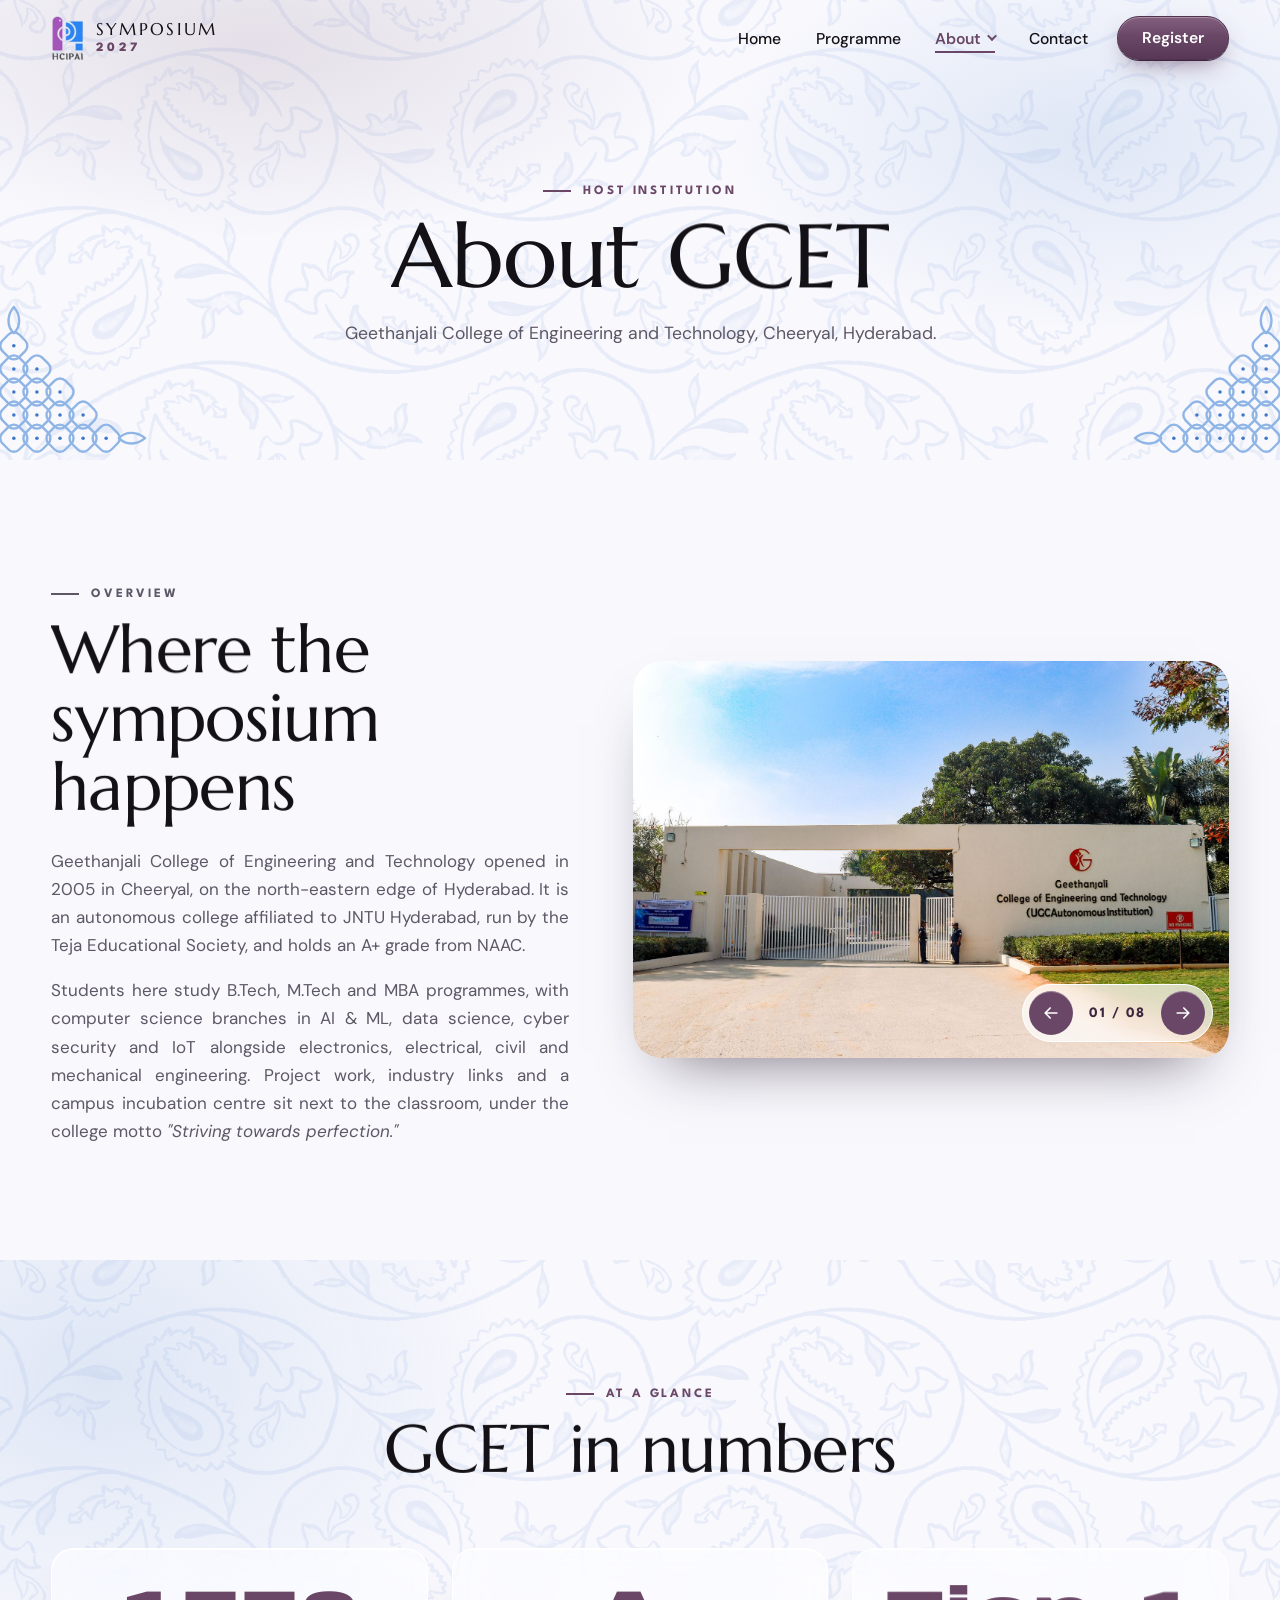
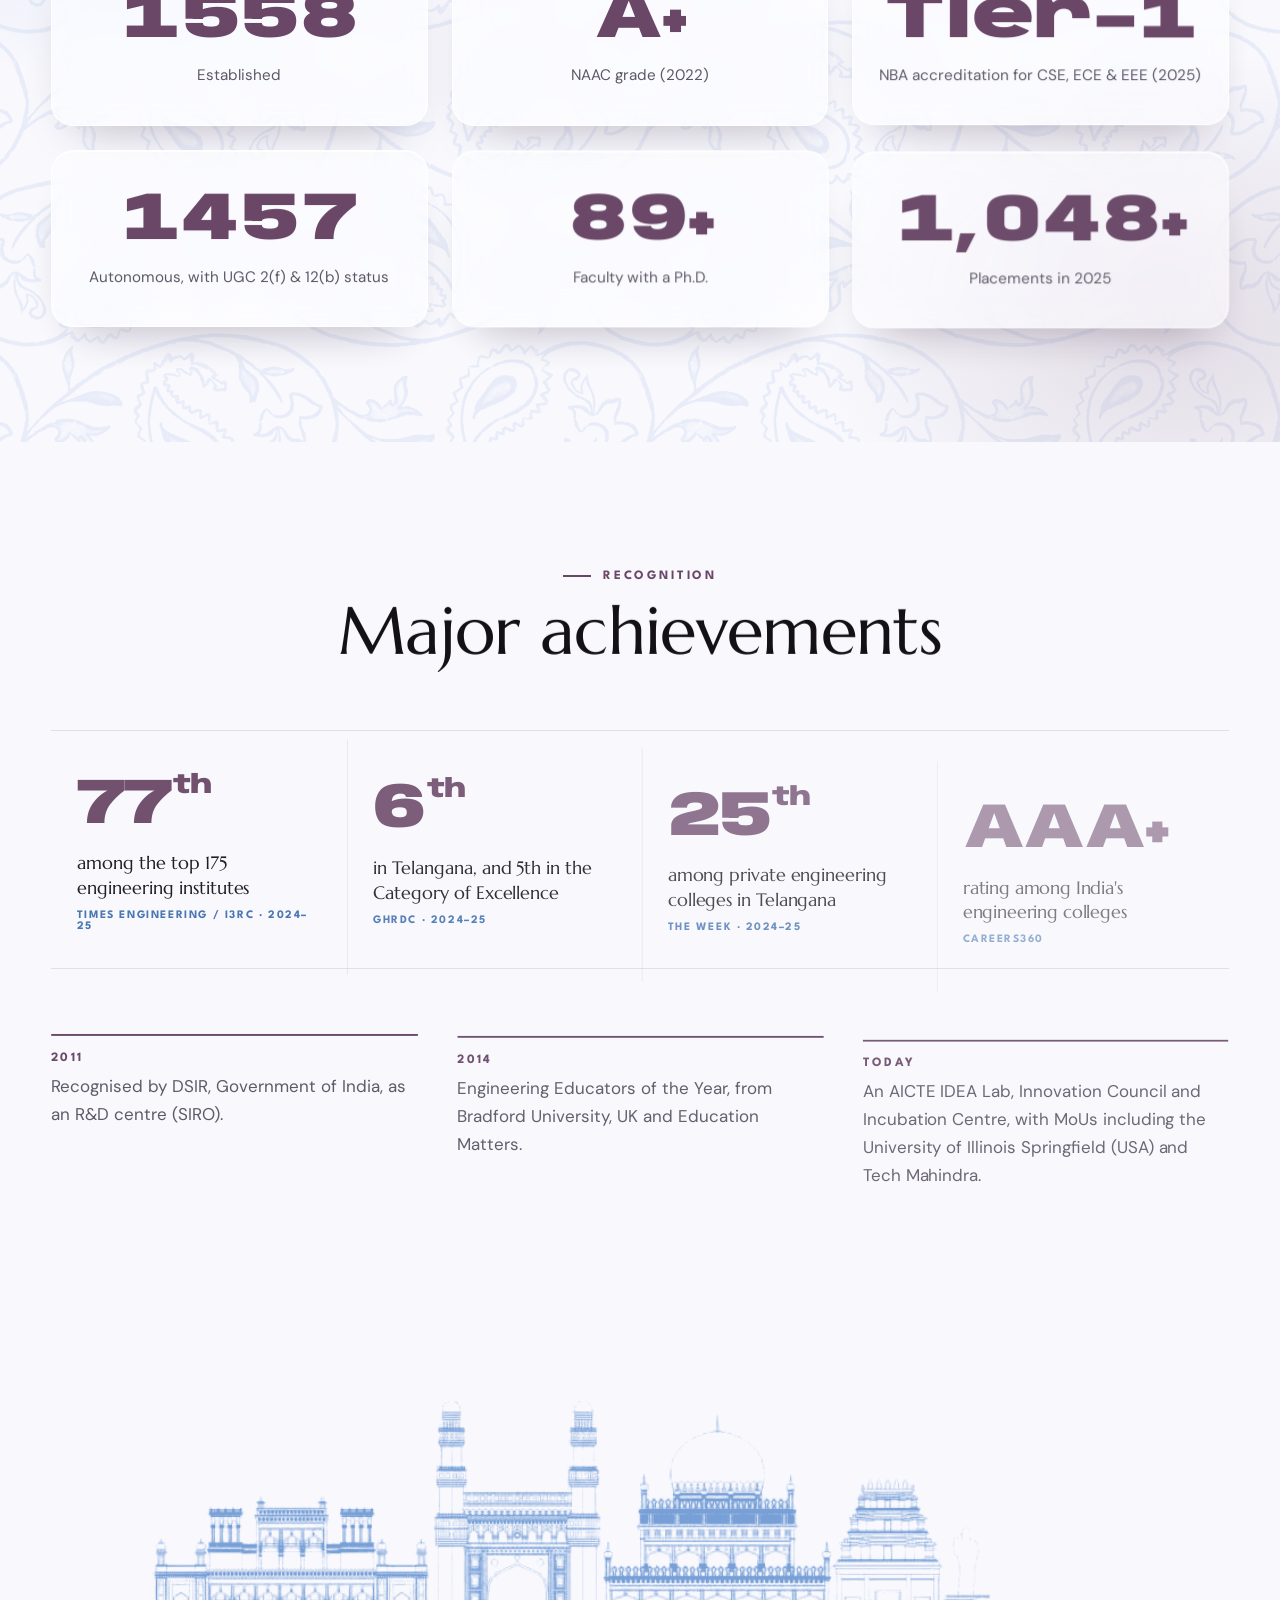
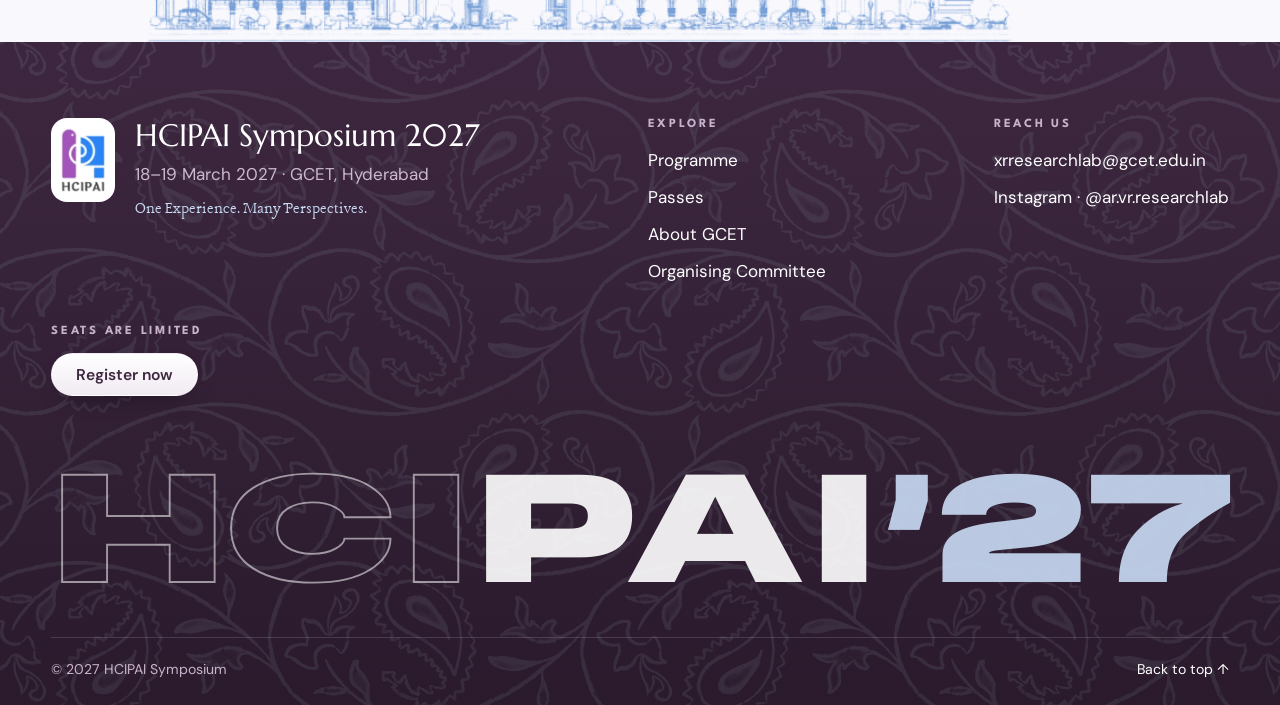
==== commit 73a2d263: "Apply team feedback: static ornaments, Canva paisley, fixed programme - Kolam corners and skyline no" ====
--- a/about-gcet.html
+++ b/about-gcet.html
@@ -77,14 +77,17 @@
           <p class="eyebrow">Recognition</p>
           <h2 class="title" id="achievements-title" data-split>Major achievements</h2>
         </header>
-        <ul class="achievements" data-stagger>
-          <li class="glass">77th among the top 175 engineering institutes, Times Engineering / I3RC (2024–25).</li>
-          <li class="glass">6th in Telangana and 5th in the Category of Excellence, GHRDC (2024–25).</li>
-          <li class="glass">25th among private engineering colleges in Telangana, The Week (2024–25).</li>
-          <li class="glass">AAA+ rating among India's engineering colleges, Careers360.</li>
-          <li class="glass">Recognised by DSIR, Government of India, as an R&amp;D centre (SIRO) since 2011.</li>
-          <li class="glass">Engineering Educators of the Year award from Bradford University, UK and Education Matters (2014).</li>
-          <li class="glass">Home to an AICTE IDEA Lab, an Institution's Innovation Council and an Incubation Centre, with MoUs including the University of Illinois Springfield (USA) and Tech Mahindra.</li>
+        <!-- Rankings: big figure + who ranked it. Recognition: short statements. -->
+        <div class="ranks" data-stagger>
+          <div class="rank"><p class="rank__fig">77<sup>th</sup></p><p class="rank__what">among the top 175 engineering institutes</p><p class="rank__who">Times Engineering / I3RC · 2024–25</p></div>
+          <div class="rank"><p class="rank__fig">6<sup>th</sup></p><p class="rank__what">in Telangana, and 5th in the Category of Excellence</p><p class="rank__who">GHRDC · 2024–25</p></div>
+          <div class="rank"><p class="rank__fig">25<sup>th</sup></p><p class="rank__what">among private engineering colleges in Telangana</p><p class="rank__who">The Week · 2024–25</p></div>
+          <div class="rank"><p class="rank__fig">AAA+</p><p class="rank__what">rating among India's engineering colleges</p><p class="rank__who">Careers360</p></div>
+        </div>
+        <ul class="honours" data-stagger>
+          <li><p class="honours__year">2011</p><p>Recognised by DSIR, Government of India, as an R&amp;D centre (SIRO).</p></li>
+          <li><p class="honours__year">2014</p><p>Engineering Educators of the Year, from Bradford University, UK and Education Matters.</p></li>
+          <li><p class="honours__year">Today</p><p>An AICTE IDEA Lab, Innovation Council and Incubation Centre, with MoUs including the University of Illinois Springfield (USA) and Tech Mahindra.</p></li>
         </ul>
       </div>
     </section>
--- a/css/style.css
+++ b/css/style.css
@@ -101,7 +101,7 @@
 [data-tilt] { position: relative; transform-style: preserve-3d; }
 [data-tilt]::after {
   content: ""; position: absolute; inset: 0; border-radius: inherit; pointer-events: none;
-  background: radial-gradient(420px circle at var(--mx, 50%) var(--my, 0%), rgb(255 255 255 / 0.45), transparent 45%);
+  background: radial-gradient(140px circle at var(--mx, 50%) var(--my, 0%), rgb(255 255 255 / 0.28), transparent 70%);
   opacity: 0; transition: opacity 0.4s;
 }
 [data-tilt]:hover::after { opacity: 1; }
@@ -147,7 +147,8 @@
   -webkit-backdrop-filter: blur(14px) saturate(160%); backdrop-filter: blur(14px) saturate(160%);
   box-shadow: 0 1px 0 var(--border), 0 12px 30px -24px rgb(61 39 64 / 0.5);
 }
-.nav { display: flex; align-items: center; justify-content: space-between; min-height: var(--header-h); gap: 1rem; }
+.nav { display: flex; align-items: center; justify-content: space-between; min-height: var(--header-h); gap: 1rem; padding-inline: var(--gutter); }
+.nav__menu { margin-left: auto; }
 .nav__brand { display: flex; align-items: center; gap: 0.75rem; text-decoration: none; color: var(--ink); }
 .nav__brand img { height: 46px; width: auto; }
 .nav__brand-text { font: 1.05rem/1 var(--f-sym); letter-spacing: 0.14em; text-transform: uppercase; display: grid; gap: 0.2rem; }
@@ -231,11 +232,6 @@
   padding-top: calc(var(--header-h) + 0.5rem);
   background: var(--paper);
 }
-.hero__bg {
-  position: absolute; inset: -12% -6%; z-index: -2;
-  background: url("../assets/images/paisley.svg") 0 0 / 260px repeat;
-  opacity: 0.28;
-}
 .hero__glow { position: absolute; z-index: -1; border-radius: 50%; filter: blur(60px); pointer-events: none; }
 .hero__glow--a { width: 46vw; height: 46vw; left: -12vw; top: -14vw; background: rgb(106 71 103 / 0.16); }
 .hero__glow--b { width: 40vw; height: 40vw; right: -10vw; top: 18vh; background: rgb(120 160 215 / 0.22); }
@@ -294,32 +290,46 @@
 }
 .hero__chip b { font-family: var(--f-label); text-transform: uppercase; letter-spacing: 0.08em; color: var(--plum); }
 
+/* Corners and skyline sit side by side: the skyline only uses the space between the two kolams. */
+.hero { --kolam: clamp(64px, 11vw, 190px); }
 .hero__skyline {
-  position: absolute; z-index: -1; left: 0; right: 0; bottom: -2px; margin-inline: auto;
-  width: min(1180px, 78vw); height: auto; pointer-events: none; opacity: 0.85;
-}
-.hero__kolam { position: absolute; bottom: -4px; width: clamp(110px, 13vw, 230px); pointer-events: none; }
-.hero__kolam--l { left: -4px; }
-.hero__kolam--r { right: -4px; }
+  position: absolute; z-index: -1; left: 0; right: 0; bottom: 0; margin-inline: auto;
+  width: min(960px, 100% - 2 * var(--kolam) - 2rem); height: auto; pointer-events: none;
+}
+.hero__kolam { position: absolute; bottom: 0; width: var(--kolam); pointer-events: none; }
+.hero__kolam--l { left: 0; }
+.hero__kolam--r { right: 0; }
 .hero__kolam--r svg { transform: scaleX(-1); }
 
 .kolam { width: 100%; height: auto; overflow: visible; }
-.kolam__line { stroke: #8fb5e6; stroke-width: 3.4; stroke-linejoin: round; }
+.kolam__line { stroke: #8fb5e6; stroke-width: 2.4px; stroke-linejoin: round; vector-effect: non-scaling-stroke; }
 .kolam__dot { fill: #3f78c8; }
 
 @media (max-width: 900px) {
   .hero { --n: clamp(2.4rem, 10.5vw, 5.4rem); }
   .hero__badges { justify-content: center; }
-  .hero__inner { grid-template-columns: 1fr; justify-items: center; text-align: center; padding-bottom: clamp(130px, 34vw, 220px); }
-  .hero__skyline { width: 118vw; left: 50%; right: auto; margin-left: -59vw; }
+  .hero__inner { grid-template-columns: 1fr; justify-items: center; text-align: center; padding-bottom: clamp(90px, 24vw, 200px); }
 }
 @media (max-width: 560px) {
-  .lockup__row { flex-direction: column-reverse; align-items: flex-start; gap: calc(var(--n) * 0.1); }
-  .lockup__date { grid-auto-flow: column; align-items: baseline; gap: 0.5em; }
-  .lockup__sym { font-size: calc(var(--n) * 0.93); }
-  .hero__actions .btn { flex: 1 1 100%; }
-  .hero__formats { letter-spacing: 0.04em; }
-  .page-head__kolam { width: 64px; opacity: 0.7; }
+  .hero { --n: 12.4vw; --kolam: 56px; padding-top: calc(var(--header-h) + 0.25rem); }
+  .hero__badges img { height: 36px; }
+  .naac__name, .naac__grade { font-size: 0.92rem; }
+  .hero__inner { gap: 1.75rem; padding-top: 1.25rem; align-content: center; }
+  .lockup { gap: calc(var(--n) * 0.12); }
+  .lockup__row { flex-direction: column-reverse; align-items: flex-start; gap: calc(var(--n) * 0.08); }
+  .lockup__date { grid-auto-flow: column; align-items: baseline; gap: 0.4em; }
+  .lockup__date b { font-size: calc(var(--n) * 0.4); }
+  .lockup__date span { font-size: calc(var(--n) * 0.36); }
+  .lockup__sym { font-size: calc(var(--n) * 0.92); }
+  .hero__tagline { font-size: 1.3rem; }
+  .hero__sub { font-size: 1.1rem; }
+  .hero__formats { font-size: 0.82rem; letter-spacing: 0.03em; }
+  .hero__formats span { margin-inline: 0.3em; }
+  .hero__actions { margin-top: 1.25rem; }
+  .hero__actions .btn { flex: 1 1 100%; padding-block: 0.9rem; }
+  .hero__chip { background: none; border: 0; box-shadow: none; padding: 0; -webkit-backdrop-filter: none; backdrop-filter: none; font-size: 0.85rem; }
+  .hero__skyline { width: calc(100% - 2 * var(--kolam) - 0.5rem); }
+  .page-head__kolam { width: 56px; }
 }
 
 /* ---------- Marquee ---------- */
@@ -341,10 +351,13 @@
    Sections
    ========================================================================== */
 .section { position: relative; isolation: isolate; padding-block: clamp(4.5rem, 9vw, 8rem); }
+/* Paisley from the Canva file (page 15). At full strength it drowns text and fights the plum,
+   so it is used only as a faint watermark behind content sections. */
 .section--pattern::before {
-  content: ""; position: absolute; inset: 0; z-index: -1; opacity: 0.22;
-  background: url("../assets/images/paisley.svg") 0 0 / 220px repeat;
-}
+  content: ""; position: absolute; inset: 0; z-index: -1; opacity: 0.1;
+  background: url("../assets/images/paisley.png") 0 0 / 626px 313px repeat;
+}
+@media (max-width: 640px) { .section--pattern::before, .page-head::before { background-size: 420px 210px; } }
 .section--pattern::after {
   content: ""; position: absolute; inset: 0; z-index: -1; pointer-events: none;
   background:
@@ -393,10 +406,6 @@
 }
 .track--a { background: linear-gradient(150deg, #8a6386 0%, var(--plum) 40%, var(--plum-deep) 100%); }
 .track--b { background: linear-gradient(150deg, #9cc0ec 0%, #5c8ccc 40%, #2d5790 100%); }
-.track::before {
-  content: ""; position: absolute; inset: 0; opacity: 0.12; pointer-events: none;
-  background: url("../assets/images/paisley.svg") 0 0 / 220px repeat; filter: brightness(3);
-}
 @media (hover: hover) and (min-width: 761px) {
   .tracks:hover .track { flex-grow: 0.75; }
   .tracks .track:hover, .tracks .track:focus-visible { flex-grow: 1.6; }
@@ -523,19 +532,20 @@
 .rm-anim .stop .end,
 .rm-anim .stop .stop__pause { transition: opacity 0.7s var(--ease), translate 0.7s var(--ease); }
 .rm-anim .stop:not(.is-passed) .stop__card,
+.rm-anim .stop:not(.is-passed) .day,
+.rm-anim .stop:not(.is-passed) .end { opacity: 0.18; translate: 0 18px; }
 .rm-anim .stop:not(.is-passed) .stop__time,
-.rm-anim .stop:not(.is-passed) .day,
-.rm-anim .stop:not(.is-passed) .end,
-.rm-anim .stop:not(.is-passed) .stop__pause { opacity: 0.18; translate: 0 18px; }
+.rm-anim .stop:not(.is-passed) .stop__pause { opacity: 0.25; }
 
 /* Horizontal road */
-.roadmap--h { height: 100vh; display: flex; flex-direction: column; justify-content: center; padding-top: var(--header-h); overflow: hidden; }
-.roadmap--h .roadmap__bar { margin-bottom: 0; }
-.roadmap--h .roadmap__viewport { width: 100%; padding: 0; }
+.roadmap--h { height: 100vh; display: flex; flex-direction: column; padding: calc(var(--header-h) + 1rem) 0 1.5rem; overflow: hidden; }
+.roadmap--h .roadmap__bar { flex: none; margin-bottom: 0; }
+.roadmap--h .roadmap__viewport { flex: 1; min-height: 0; width: 100%; padding: 0; }
 .roadmap--h .roadmap__track {
-  --lane: 58px;
-  display: flex; align-items: stretch; width: max-content; height: min(66vh, 640px);
-  padding: 0 12vw 0 max(var(--gutter), (100vw - var(--wrap)) / 2);
+  --lane: 54px;
+  display: flex; align-items: stretch; width: max-content; height: 100%; max-height: 680px;
+  /* the wide right padding lets the last stop reach the middle of the screen */
+  padding: 0 45vw 0 max(var(--gutter), (100vw - var(--wrap)) / 2);
 }
 .roadmap--h .roadmap__track::before, .roadmap--h .roadmap__track::after { display: none; }
 .road { position: absolute; left: 0; top: 0; overflow: visible; pointer-events: none; z-index: 0; }
@@ -553,7 +563,7 @@
 .roadmap--h .stop--split { width: 330px; max-width: none; gap: 0; grid-template-columns: none; }
 .roadmap--h .stop--pause { width: 150px; }
 .roadmap--h .stop--day { width: 330px; padding: 0 24px; }
-.roadmap--h .stop--end { width: 320px; padding: 0 12px; }
+.roadmap--h .stop--end { width: 340px; padding: 0 12px 0 48px; }
 
 .roadmap--h .stop__node { left: 50%; top: 50%; margin: -9px 0 0 -9px; width: 18px; height: 18px; }
 .roadmap--h .stop__node--a { top: calc(50% - var(--lane)); }
@@ -583,14 +593,13 @@
 .roadmap--h .stop[data-lane="split"] .stop__pause { top: 50%; bottom: auto; translate: 0 -50%; }
 .roadmap--h .stop--pause .stop__pause { bottom: calc(50% + 16px); flex-direction: column; align-items: center; gap: 0; }
 .roadmap--h .stop--pause[data-lane="split"] .stop__pause { bottom: auto; }
-.roadmap--h .stop--day .day, .roadmap--h .stop--end .end { grid-row: 1; align-self: end; padding-bottom: calc(var(--lane) + 1.5rem); }
-.roadmap--h .day__num { font-size: 3.4rem; }
+.roadmap--h .stop--day .day, .roadmap--h .stop--end .end { grid-row: 3; align-self: start; padding-top: 1.25rem; }
+.roadmap--h .day__num { font-size: 3rem; }
+.roadmap--h .end { justify-items: start; }
 .day__num { white-space: nowrap; }
 
-@media (max-height: 700px) {
-  .roadmap--h .roadmap__track { --lane: 44px; height: 72vh; }
-  .roadmap--h .stop__topic { display: none; }
-}
+/* ---------- "To be announced" (speakers, committee) ---------- */
+.tba { text-align: center; font: clamp(1.8rem, 4vw, 3rem) / 1.2 var(--f-tag); color: var(--plum); }
 
 /* ---------- People (speakers) ---------- */
 .people { display: grid; grid-template-columns: repeat(auto-fit, minmax(240px, 300px)); justify-content: center; gap: clamp(1rem, 2vw, 1.5rem); }
@@ -627,8 +636,8 @@
   padding: calc(var(--header-h) + clamp(3rem, 8vw, 6rem)) var(--gutter) clamp(4rem, 9vw, 7rem);
 }
 .page-head::before {
-  content: ""; position: absolute; inset: 0; z-index: -1; opacity: 0.25;
-  background: url("../assets/images/paisley.svg") 0 0 / 260px repeat;
+  content: ""; position: absolute; inset: 0; z-index: -1; opacity: 0.1;
+  background: url("../assets/images/paisley.png") 0 0 / 626px 313px repeat;
 }
 .page-head::after {
   content: ""; position: absolute; inset: 0; z-index: -1;
@@ -684,8 +693,23 @@
 }
 .stat__label { color: var(--muted); font-size: 0.95rem; margin-top: 0.7rem; }
 
-.achievements { display: grid; grid-template-columns: repeat(auto-fit, minmax(min(100%, 420px), 1fr)); gap: 1rem; }
-.achievements li { padding: 1.2rem 1.4rem; border-radius: 18px; border-left: 4px solid var(--plum); }
+/* Achievements: four rankings in one row, then three honours as a dated list */
+.ranks { display: grid; grid-template-columns: repeat(4, minmax(0, 1fr)); border-block: 1px solid var(--border); }
+.rank { padding: clamp(1.5rem, 3vw, 2.5rem) clamp(1rem, 2vw, 1.75rem); }
+.rank + .rank { border-left: 1px solid var(--border); }
+.rank__fig { font: 900 clamp(2.6rem, 5vw, 4rem) / 1 var(--f-wide); font-stretch: 125%; color: var(--plum); letter-spacing: -0.02em; }
+.rank__fig sup { font-size: 0.4em; vertical-align: 1.2em; margin-left: 0.05em; }
+.rank__what { margin-top: 0.9rem; font: 1.15rem / 1.35 var(--f-sym); }
+.rank__who { margin-top: 0.6rem; font: 700 0.72rem var(--f-label); letter-spacing: 0.14em; text-transform: uppercase; color: var(--blue-deep); }
+.honours { display: grid; grid-template-columns: repeat(3, minmax(0, 1fr)); gap: clamp(1.5rem, 3vw, 3rem); margin-top: clamp(2.5rem, 5vw, 4rem); }
+.honours li { border-top: 2px solid var(--plum); padding-top: 1rem; color: var(--muted); }
+.honours__year { font: 700 0.8rem var(--f-label); letter-spacing: 0.18em; text-transform: uppercase; color: var(--plum); margin-bottom: 0.5rem; }
+@media (max-width: 900px) {
+  .ranks { grid-template-columns: repeat(2, minmax(0, 1fr)); }
+  .rank:nth-child(3) { border-left: 0; }
+  .rank:nth-child(n + 3) { border-top: 1px solid var(--border); }
+  .honours { grid-template-columns: 1fr; }
+}
 
 /* Committee: rows are centred so groups read as 1 / 2 / 3 and 3 / 2 / 3 */
 .committee-group + .committee-group { margin-top: clamp(3.5rem, 7vw, 5.5rem); }
@@ -710,9 +734,9 @@
    Footer — full width, edge to edge
    ========================================================================== */
 .site-footer { position: relative; margin-top: clamp(4rem, 8vw, 7rem); }
-body[data-page="home"] .site-footer { margin-top: calc(-1 * clamp(40px, 5vw, 80px)); }
+body[data-page="home"] .site-footer { margin-top: -24px; }
 .site-footer__skyline { position: relative; z-index: 2; display: flex; justify-content: center; pointer-events: none; }
-.site-footer__skyline img { width: min(1320px, 96vw); height: auto; margin-bottom: -2px; }
+.site-footer__skyline img { width: min(1000px, 92vw); height: auto; display: block; }
 .site-footer__body {
   position: relative; isolation: isolate; overflow: hidden;
   padding: clamp(3rem, 6vw, 5rem) var(--gutter) 1.5rem;
@@ -720,8 +744,8 @@
   color: #e9dfeb;
 }
 .site-footer__body::before {
-  content: ""; position: absolute; inset: 0; z-index: -1; opacity: 0.07;
-  background: url("../assets/images/paisley.svg") 0 0 / 220px repeat; filter: brightness(4);
+  content: ""; position: absolute; inset: 0; z-index: -1; opacity: 0.08;
+  background: url("../assets/images/paisley.png") 0 0 / 626px 313px repeat; filter: brightness(2.2);
 }
 .site-footer__top { display: flex; flex-wrap: wrap; justify-content: space-between; gap: 2.5rem clamp(2rem, 5vw, 5rem); }
 .site-footer__brand { display: flex; gap: 1.25rem; align-items: flex-start; max-width: 28rem; }
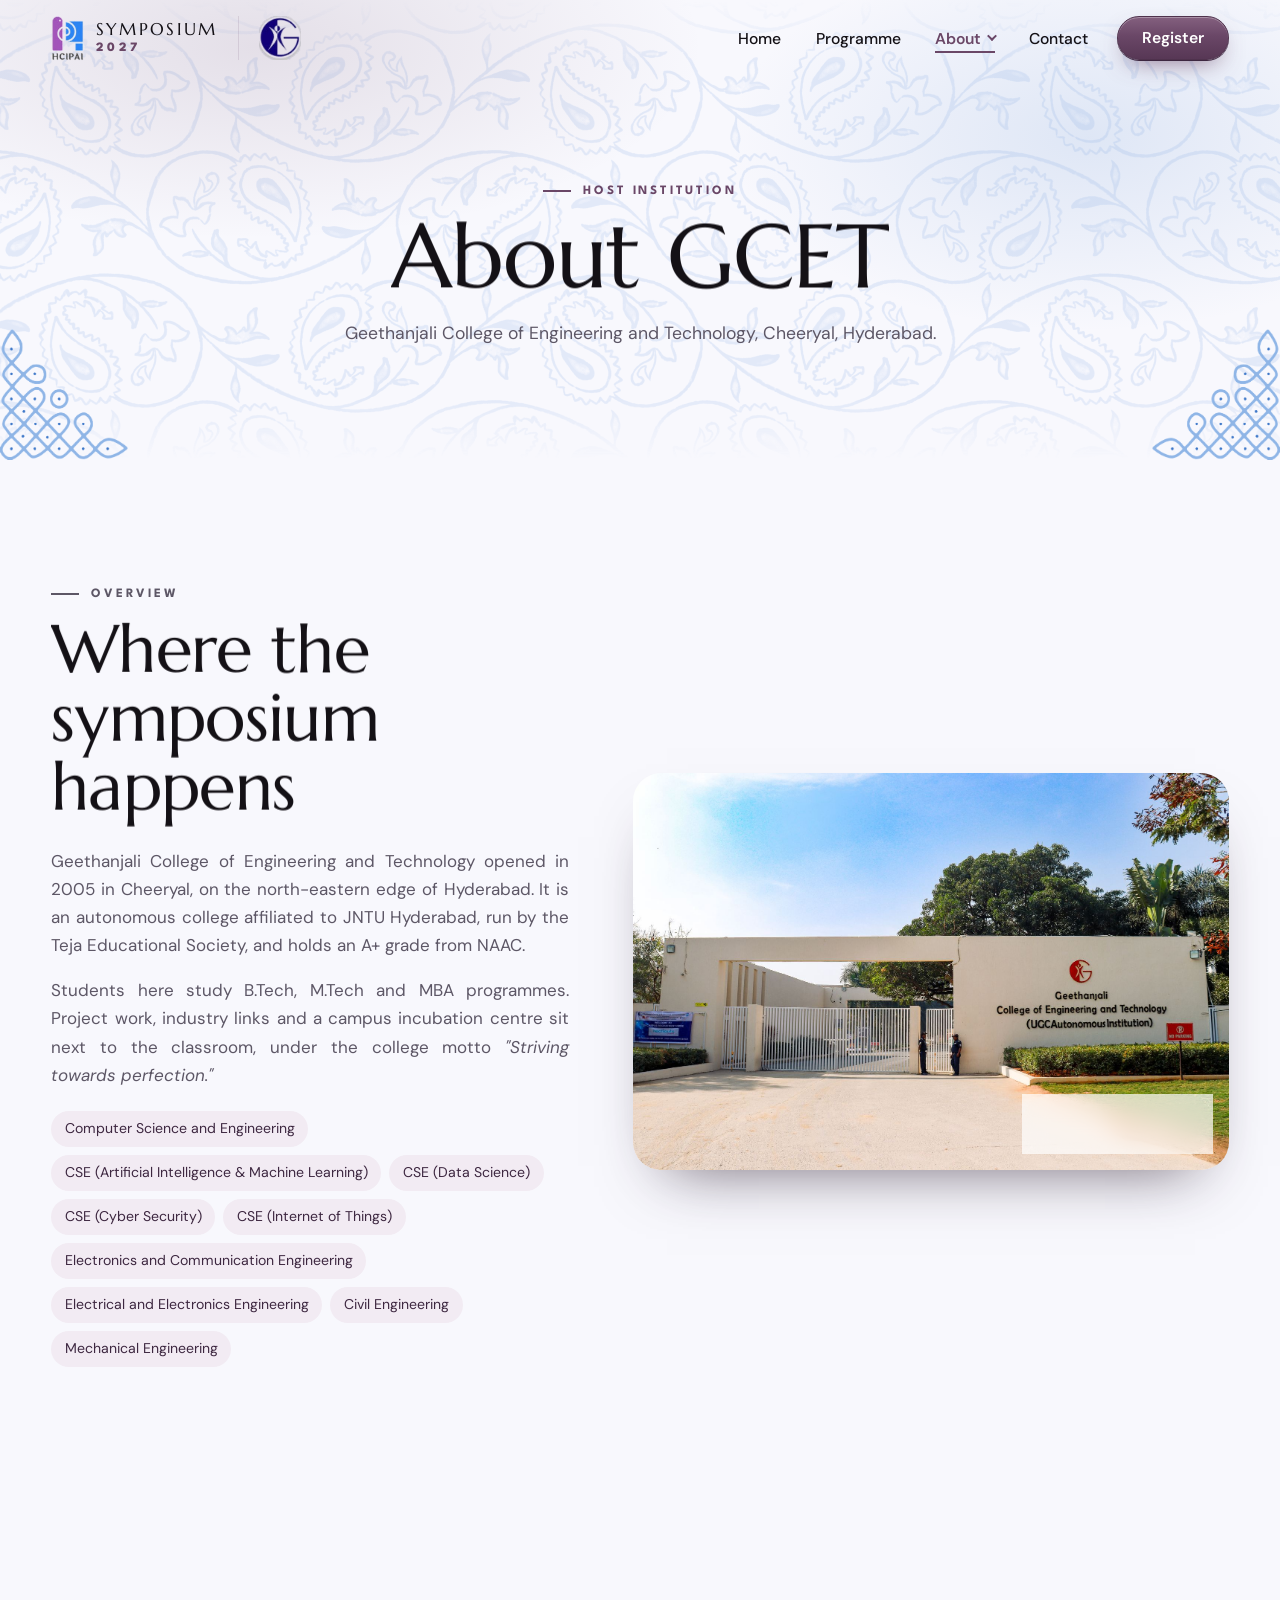
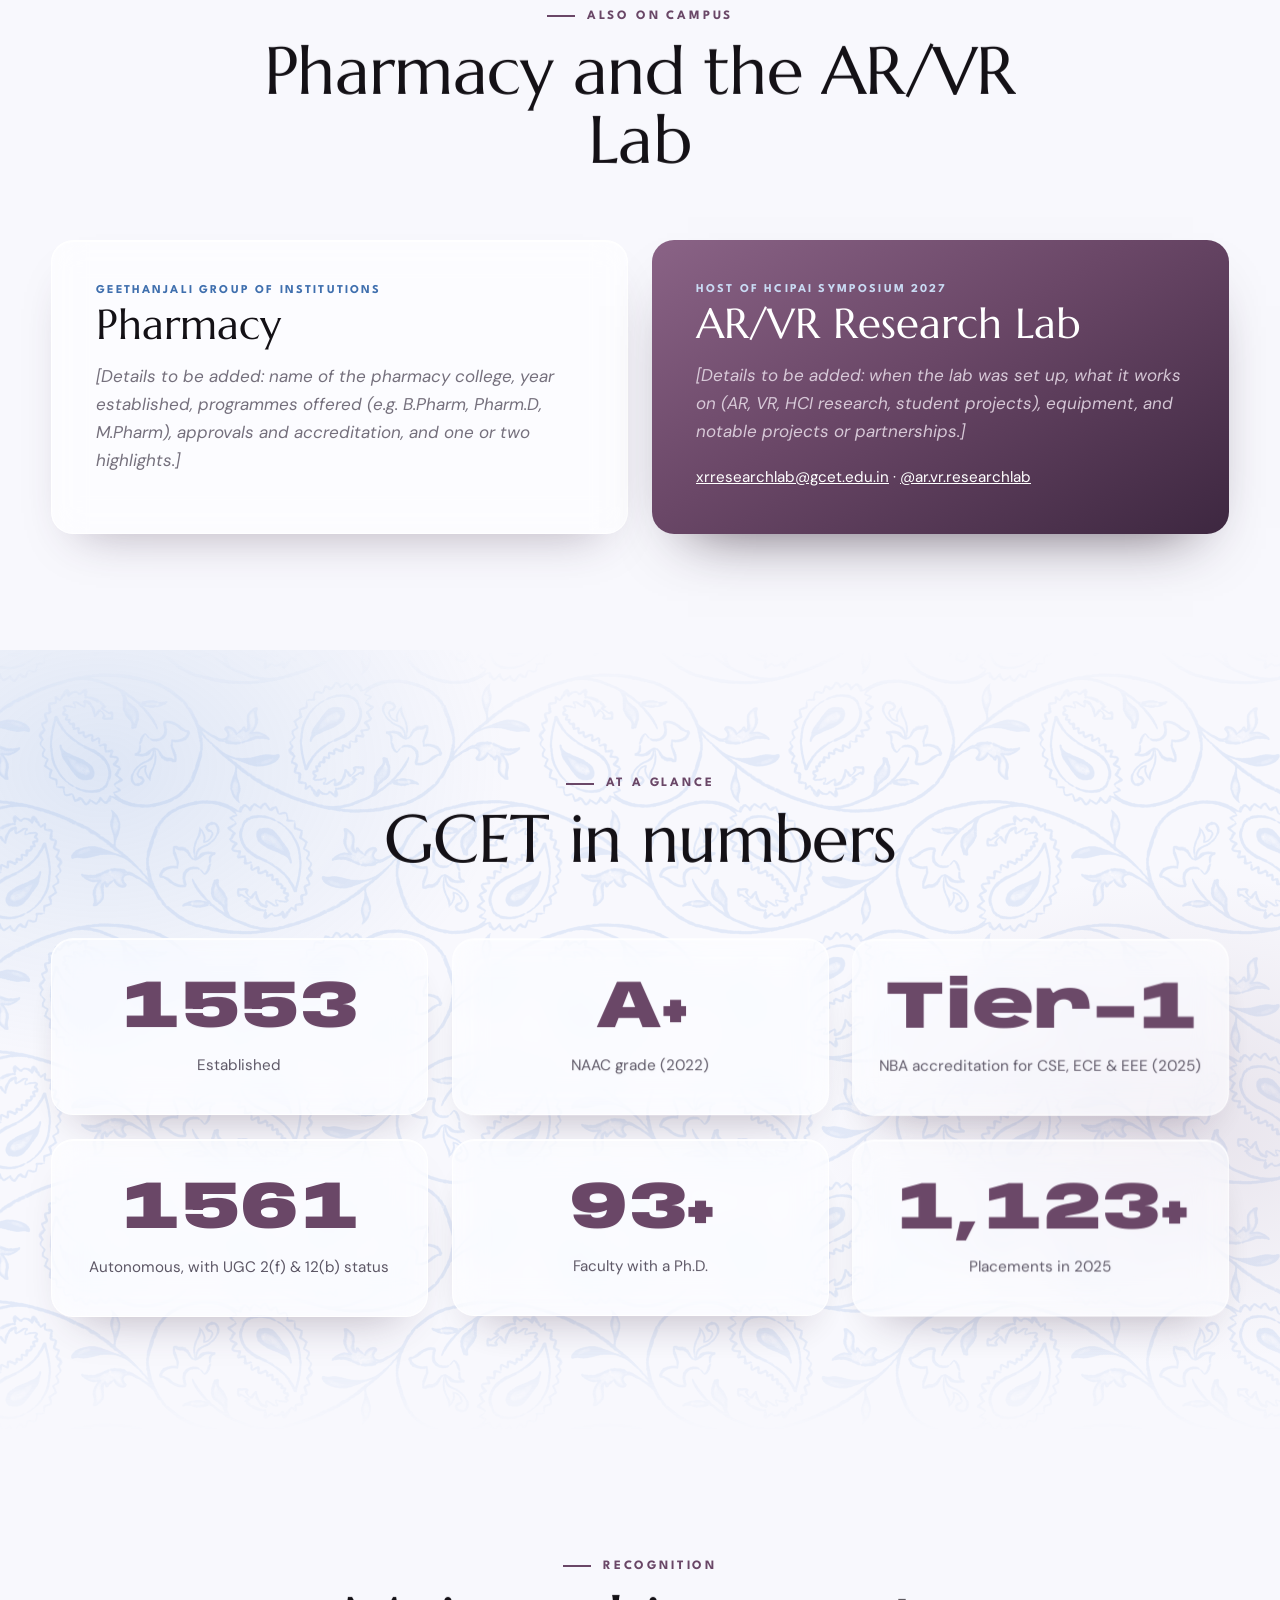
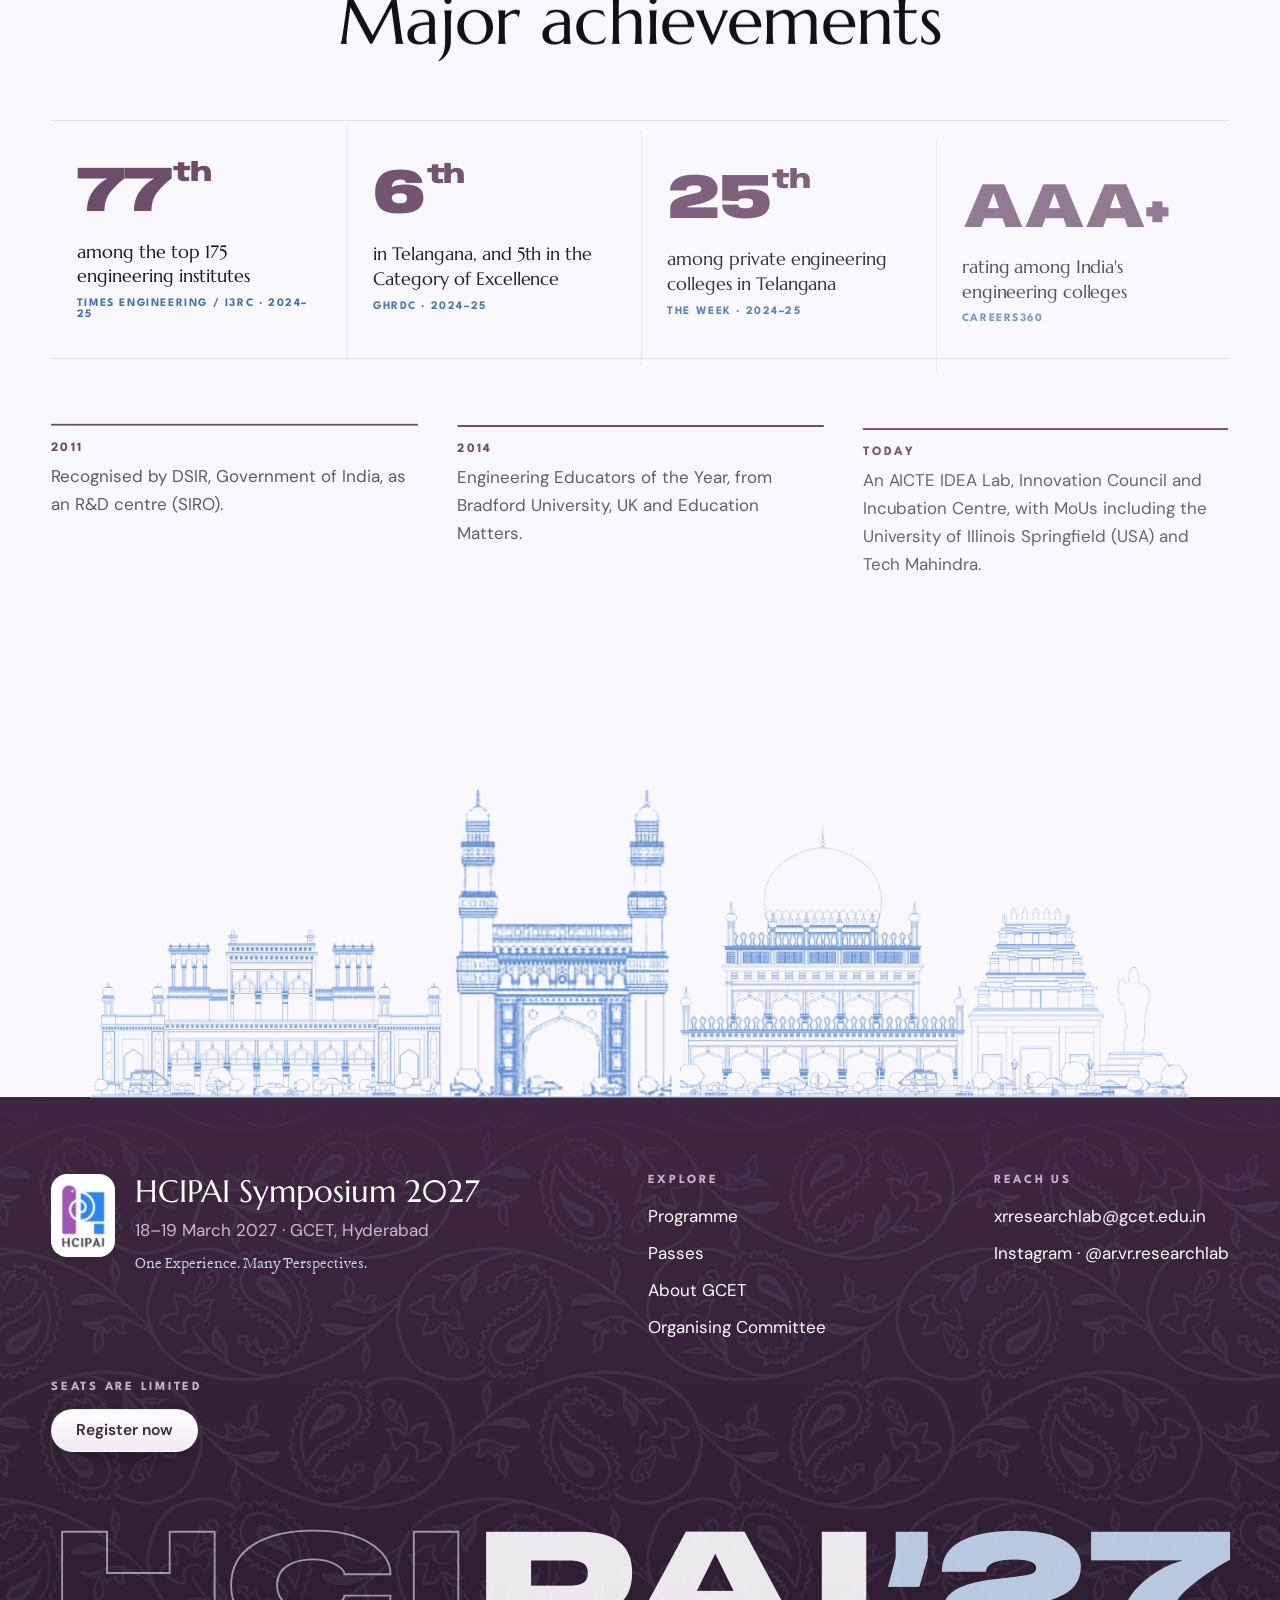
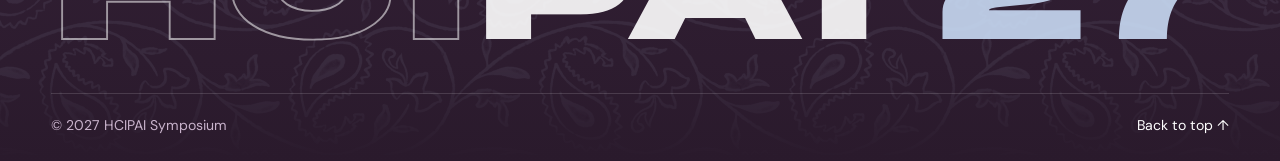
==== commit e07db456: "HD skyline with full Charminar, banner kolam corners, roadmap start - Skyline: the HD art with the C" ====
--- a/about-gcet.html
+++ b/about-gcet.html
@@ -30,7 +30,18 @@
           <p class="eyebrow">Overview</p>
           <h2 class="title" id="overview-title" data-split>Where the symposium happens</h2>
           <p data-reveal>Geethanjali College of Engineering and Technology opened in 2005 in Cheeryal, on the north-eastern edge of Hyderabad. It is an autonomous college affiliated to JNTU Hyderabad, run by the Teja Educational Society, and holds an A+ grade from NAAC.</p>
-          <p data-reveal>Students here study B.Tech, M.Tech and MBA programmes, with computer science branches in AI &amp; ML, data science, cyber security and IoT alongside electronics, electrical, civil and mechanical engineering. Project work, industry links and a campus incubation centre sit next to the classroom, under the college motto <em>"Striving towards perfection."</em></p>
+          <p data-reveal>Students here study B.Tech, M.Tech and MBA programmes. Project work, industry links and a campus incubation centre sit next to the classroom, under the college motto <em>"Striving towards perfection."</em></p>
+          <ul class="branches" data-reveal aria-label="Engineering branches">
+            <li>Computer Science and Engineering</li>
+            <li>CSE (Artificial Intelligence &amp; Machine Learning)</li>
+            <li>CSE (Data Science)</li>
+            <li>CSE (Cyber Security)</li>
+            <li>CSE (Internet of Things)</li>
+            <li>Electronics and Communication Engineering</li>
+            <li>Electrical and Electronics Engineering</li>
+            <li>Civil Engineering</li>
+            <li>Mechanical Engineering</li>
+          </ul>
         </div>
 
         <div class="carousel" data-carousel data-reveal tabindex="0" role="region" aria-roledescription="carousel" aria-label="Campus photos">
@@ -50,6 +61,29 @@
             <button class="carousel__btn" type="button" data-next aria-label="Next photo"><svg viewBox="0 0 24 24" fill="none" stroke="currentColor" stroke-width="2" stroke-linecap="round" stroke-linejoin="round" aria-hidden="true"><path d="M5 12h14M13 6l6 6-6 6"/></svg></button>
           </div>
           <p class="sr-only" aria-live="polite" data-live></p>
+        </div>
+      </div>
+    </section>
+
+    <!-- TODO: replace the placeholder lines below with confirmed details from the organisers. -->
+    <section class="section" aria-labelledby="units-title">
+      <div class="wrap">
+        <header class="head">
+          <p class="eyebrow">Also on campus</p>
+          <h2 class="title" id="units-title" data-split>Pharmacy and the AR/VR Lab</h2>
+        </header>
+        <div class="units" data-stagger>
+          <article class="unit glass">
+            <p class="unit__kicker">Geethanjali Group of Institutions</p>
+            <h3 class="unit__title">Pharmacy</h3>
+            <p class="unit__text placeholder-text">[Details to be added: name of the pharmacy college, year established, programmes offered (e.g. B.Pharm, Pharm.D, M.Pharm), approvals and accreditation, and one or two highlights.]</p>
+          </article>
+          <article class="unit unit--xr">
+            <p class="unit__kicker">Host of HCIPAI Symposium 2027</p>
+            <h3 class="unit__title">AR/VR Research Lab</h3>
+            <p class="unit__text placeholder-text">[Details to be added: when the lab was set up, what it works on (AR, VR, HCI research, student projects), equipment, and notable projects or partnerships.]</p>
+            <p class="unit__links"><a href="mailto:xrresearchlab@gcet.edu.in">xrresearchlab@gcet.edu.in</a> · <a href="https://www.instagram.com/ar.vr.researchlab/" target="_blank" rel="noopener">@ar.vr.researchlab</a></p>
+          </article>
         </div>
       </div>
     </section>
--- a/css/style.css
+++ b/css/style.css
@@ -149,6 +149,10 @@
 }
 .nav { display: flex; align-items: center; justify-content: space-between; min-height: var(--header-h); gap: 1rem; padding-inline: var(--gutter); }
 .nav__menu { margin-left: auto; }
+.nav__brands { display: flex; align-items: center; gap: clamp(0.75rem, 1.6vw, 1.25rem); }
+.nav__host { display: flex; padding-left: clamp(0.75rem, 1.6vw, 1.25rem); border-left: 1px solid var(--border); }
+.nav__host img { height: 44px; width: auto; }
+@media (max-width: 400px) { .nav__host img { height: 36px; } .nav__brand-text { font-size: 0.9rem; } }
 .nav__brand { display: flex; align-items: center; gap: 0.75rem; text-decoration: none; color: var(--ink); }
 .nav__brand img { height: 46px; width: auto; }
 .nav__brand-text { font: 1.05rem/1 var(--f-sym); letter-spacing: 0.14em; text-transform: uppercase; display: grid; gap: 0.2rem; }
@@ -236,14 +240,7 @@
 .hero__glow--a { width: 46vw; height: 46vw; left: -12vw; top: -14vw; background: rgb(106 71 103 / 0.16); }
 .hero__glow--b { width: 40vw; height: 40vw; right: -10vw; top: 18vh; background: rgb(120 160 215 / 0.22); }
 
-.hero__badges { display: flex; justify-content: flex-end; align-items: center; gap: clamp(0.6rem, 1.6vw, 1.4rem); }
-.hero__badges img { height: clamp(40px, 4.4vw, 62px); width: auto; }
-
-.naac { display: grid; line-height: 0.95; font-family: var(--f-label); color: #3a3a3a; }
-.naac__name { font-weight: 800; font-size: clamp(0.95rem, 1.6vw, 1.55rem); letter-spacing: 0.12em; }
-.naac__grade { font-weight: 800; font-size: clamp(0.95rem, 1.6vw, 1.55rem); letter-spacing: 0.08em; }
-.naac__grade b { color: var(--red); font-size: 1.35em; letter-spacing: 0; }
-.naac__sub { font: 500 clamp(0.6rem, 0.8vw, 0.78rem) var(--f-body); margin-top: 0.15rem; }
+
 
 .hero__inner {
   flex: 1; display: grid; grid-template-columns: auto minmax(0, 1fr);
@@ -299,22 +296,17 @@
 .hero__kolam { position: absolute; bottom: 0; width: var(--kolam); pointer-events: none; }
 .hero__kolam--l { left: 0; }
 .hero__kolam--r { right: 0; }
-.hero__kolam--r svg { transform: scaleX(-1); }
-
-.kolam { width: 100%; height: auto; overflow: visible; }
-.kolam__line { stroke: #8fb5e6; stroke-width: 2.4px; stroke-linejoin: round; vector-effect: non-scaling-stroke; }
-.kolam__dot { fill: #3f78c8; }
+.hero__kolam--r .kolam { transform: scaleX(-1); }
+
+.kolam { display: block; width: 100%; height: auto; }
 
 @media (max-width: 900px) {
   .hero { --n: clamp(2.4rem, 10.5vw, 5.4rem); }
-  .hero__badges { justify-content: center; }
-  .hero__inner { grid-template-columns: 1fr; justify-items: center; text-align: center; padding-bottom: clamp(90px, 24vw, 200px); }
+    .hero__inner { grid-template-columns: 1fr; justify-items: center; text-align: center; padding-bottom: clamp(90px, 24vw, 200px); }
 }
 @media (max-width: 560px) {
   .hero { --n: 12.4vw; --kolam: 56px; padding-top: calc(var(--header-h) + 0.25rem); }
-  .hero__badges img { height: 36px; }
-  .naac__name, .naac__grade { font-size: 0.92rem; }
-  .hero__inner { gap: 1.75rem; padding-top: 1.25rem; align-content: center; }
+    .hero__inner { gap: 1.75rem; padding-top: 1.25rem; align-content: center; }
   .lockup { gap: calc(var(--n) * 0.12); }
   .lockup__row { flex-direction: column-reverse; align-items: flex-start; gap: calc(var(--n) * 0.08); }
   .lockup__date { grid-auto-flow: column; align-items: baseline; gap: 0.4em; }
@@ -351,18 +343,28 @@
    Sections
    ========================================================================== */
 .section { position: relative; isolation: isolate; padding-block: clamp(4.5rem, 9vw, 8rem); }
-/* Paisley from the Canva file (page 15). At full strength it drowns text and fights the plum,
-   so it is used only as a faint watermark behind content sections. */
-.section--pattern::before {
-  content: ""; position: absolute; inset: 0; z-index: -1; opacity: 0.1;
-  background: url("../assets/images/paisley.png") 0 0 / 626px 313px repeat;
-}
-@media (max-width: 640px) { .section--pattern::before, .page-head::before { background-size: 420px 210px; } }
+/* Paisley from the Canva file (page 15).
+   The file is a bright blue print; at full strength it drowns text and fights the plum. So the PNG
+   holds only the line shapes (as transparency) and is used as a mask: CSS picks the colour
+   (--paisley-ink), the strength (--paisley-alpha) and the size, and the edges fade out so the
+   pattern never starts or stops as a hard band. Not used on the hero or the track cards. */
+:root { --paisley-size: 500px 250px; --paisley-ink: #6f9be0; --paisley-alpha: 0.16; }
+@media (max-width: 640px) { :root { --paisley-size: 360px 180px; } }
+.section--pattern::before,
+.page-head::before,
+.site-footer__body::before {
+  content: ""; position: absolute; inset: 0; z-index: -1; pointer-events: none;
+  background-color: var(--paisley-ink); opacity: var(--paisley-alpha);
+  -webkit-mask: url("../assets/images/paisley.png") 0 0 / var(--paisley-size) repeat, linear-gradient(transparent, #000 14%, #000 86%, transparent);
+  -webkit-mask-composite: source-in;
+  mask: url("../assets/images/paisley.png") 0 0 / var(--paisley-size) repeat, linear-gradient(transparent, #000 14%, #000 86%, transparent);
+  mask-composite: intersect;
+}
 .section--pattern::after {
   content: ""; position: absolute; inset: 0; z-index: -1; pointer-events: none;
   background:
     radial-gradient(45% 55% at 8% 15%, rgb(120 160 215 / 0.2), transparent 70%),
-    radial-gradient(40% 50% at 92% 85%, rgb(106 71 103 / 0.16), transparent 70%);
+    radial-gradient(40% 45% at 92% 60%, rgb(106 71 103 / 0.12), transparent 70%);
 }
 .section--flush { padding-bottom: 0; }
 
@@ -545,7 +547,7 @@
   --lane: 54px;
   display: flex; align-items: stretch; width: max-content; height: 100%; max-height: 680px;
   /* the wide right padding lets the last stop reach the middle of the screen */
-  padding: 0 45vw 0 max(var(--gutter), (100vw - var(--wrap)) / 2);
+  padding: 0 16vw 0 max(var(--gutter), (100vw - var(--wrap)) / 2);
 }
 .roadmap--h .roadmap__track::before, .roadmap--h .roadmap__track::after { display: none; }
 .road { position: absolute; left: 0; top: 0; overflow: visible; pointer-events: none; z-index: 0; }
@@ -620,7 +622,7 @@
 
 /* ---------- Venue ---------- */
 .venue-section { padding-bottom: 0; z-index: 1; }
-.venue { display: grid; grid-template-columns: minmax(0, 1fr) minmax(0, 1.7fr); gap: clamp(1.5rem, 4vw, 4rem); align-items: center; }
+.venue { display: grid; grid-template-columns: minmax(0, 1fr) minmax(0, 1.7fr); gap: clamp(1.5rem, 4vw, 4rem); align-items: end; }
 .venue__name { font: 1.35rem/1.3 var(--f-sym); margin-top: 1.4rem; }
 .venue__address { color: var(--muted); margin-top: 0.6rem; }
 .venue__actions { display: flex; flex-wrap: wrap; gap: 0.75rem; margin-top: 1.75rem; }
@@ -635,20 +637,16 @@
   position: relative; isolation: isolate; overflow: hidden; text-align: center;
   padding: calc(var(--header-h) + clamp(3rem, 8vw, 6rem)) var(--gutter) clamp(4rem, 9vw, 7rem);
 }
-.page-head::before {
-  content: ""; position: absolute; inset: 0; z-index: -1; opacity: 0.1;
-  background: url("../assets/images/paisley.png") 0 0 / 626px 313px repeat;
-}
 .page-head::after {
   content: ""; position: absolute; inset: 0; z-index: -1;
   background: radial-gradient(50% 60% at 20% 10%, rgb(106 71 103 / 0.14), transparent 70%), radial-gradient(40% 60% at 85% 30%, rgb(120 160 215 / 0.2), transparent 70%);
 }
 .page-head h1 { font: clamp(2.8rem, 7vw, 5.6rem) / 1 var(--f-sym); letter-spacing: -0.01em; }
 .page-head p:not(.eyebrow) { margin: 1.1rem auto 0; max-width: 640px; color: var(--muted); font-size: 1.1rem; }
-.page-head__kolam { position: absolute; bottom: -4px; width: clamp(90px, 10vw, 170px); }
-.page-head__kolam--l { left: -4px; }
-.page-head__kolam--r { right: -4px; }
-.page-head__kolam--r svg { transform: scaleX(-1); }
+.page-head__kolam { position: absolute; bottom: 0; width: clamp(90px, 10vw, 170px); }
+.page-head__kolam--l { left: 0; }
+.page-head__kolam--r { right: 0; }
+.page-head__kolam--r .kolam { transform: scaleX(-1); }
 
 /* About GCET */
 .split { display: grid; grid-template-columns: minmax(0, 1fr) minmax(0, 1.15fr); gap: clamp(2rem, 5vw, 5rem); align-items: center; }
@@ -692,6 +690,23 @@
   font-variant-numeric: tabular-nums; letter-spacing: -0.02em; white-space: nowrap;
 }
 .stat__label { color: var(--muted); font-size: 0.95rem; margin-top: 0.7rem; }
+
+.branches { display: flex; flex-wrap: wrap; gap: 0.5rem; margin-top: 1.4rem; }
+.branches li { padding: 0.4rem 0.85rem; border-radius: 999px; font-size: 0.88rem; color: var(--plum-deep); background: var(--plum-tint); }
+
+/* Pharmacy + XR Lab */
+.units { display: grid; grid-template-columns: repeat(2, minmax(0, 1fr)); gap: clamp(1rem, 2vw, 1.5rem); }
+@media (max-width: 760px) { .units { grid-template-columns: 1fr; } }
+.unit { padding: clamp(1.75rem, 3.5vw, 2.75rem); border-radius: var(--radius); }
+.unit--xr { color: #fff; background: linear-gradient(150deg, #8a6386, var(--plum) 45%, var(--plum-deep)); box-shadow: 0 30px 60px -36px rgb(42 26 44 / 0.8); }
+.unit__kicker { font: 700 0.75rem var(--f-label); letter-spacing: 0.18em; text-transform: uppercase; color: var(--blue-deep); }
+.unit--xr .unit__kicker { color: #c9dbf4; }
+.unit__title { font: clamp(1.9rem, 3.4vw, 2.6rem) / 1.1 var(--f-sym); margin-top: 0.4rem; }
+.unit__text { margin-top: 0.9rem; color: var(--muted); }
+.unit--xr .unit__text { color: #eadfeb; }
+.unit__links { margin-top: 1.25rem; font-size: 0.95rem; }
+.unit--xr a { color: #fff; }
+.placeholder-text { font-style: italic; opacity: 0.85; }
 
 /* Achievements: four rankings in one row, then three honours as a dated list */
 .ranks { display: grid; grid-template-columns: repeat(4, minmax(0, 1fr)); border-block: 1px solid var(--border); }
@@ -734,19 +749,18 @@
    Footer — full width, edge to edge
    ========================================================================== */
 .site-footer { position: relative; margin-top: clamp(4rem, 8vw, 7rem); }
-body[data-page="home"] .site-footer { margin-top: -24px; }
+/* Charminar tips meet the bottom edge of the map exactly */
+body[data-page="home"] .site-footer { margin-top: 0; }
 .site-footer__skyline { position: relative; z-index: 2; display: flex; justify-content: center; pointer-events: none; }
-.site-footer__skyline img { width: min(1000px, 92vw); height: auto; display: block; }
+.site-footer__skyline { align-items: flex-end; }
+.site-footer__skyline img { width: min(1100px, 92vw); height: auto; display: block; margin-bottom: -1px; }
 .site-footer__body {
   position: relative; isolation: isolate; overflow: hidden;
   padding: clamp(3rem, 6vw, 5rem) var(--gutter) 1.5rem;
   background: linear-gradient(180deg, var(--plum-deep), var(--plum-ink));
   color: #e9dfeb;
 }
-.site-footer__body::before {
-  content: ""; position: absolute; inset: 0; z-index: -1; opacity: 0.08;
-  background: url("../assets/images/paisley.png") 0 0 / 626px 313px repeat; filter: brightness(2.2);
-}
+.site-footer__body { --paisley-ink: #c9dbf4; --paisley-alpha: 0.07; }
 .site-footer__top { display: flex; flex-wrap: wrap; justify-content: space-between; gap: 2.5rem clamp(2rem, 5vw, 5rem); }
 .site-footer__brand { display: flex; gap: 1.25rem; align-items: flex-start; max-width: 28rem; }
 .site-footer__brand img { width: 64px; height: auto; padding: 0.55rem; background: #fff; border-radius: 16px; }
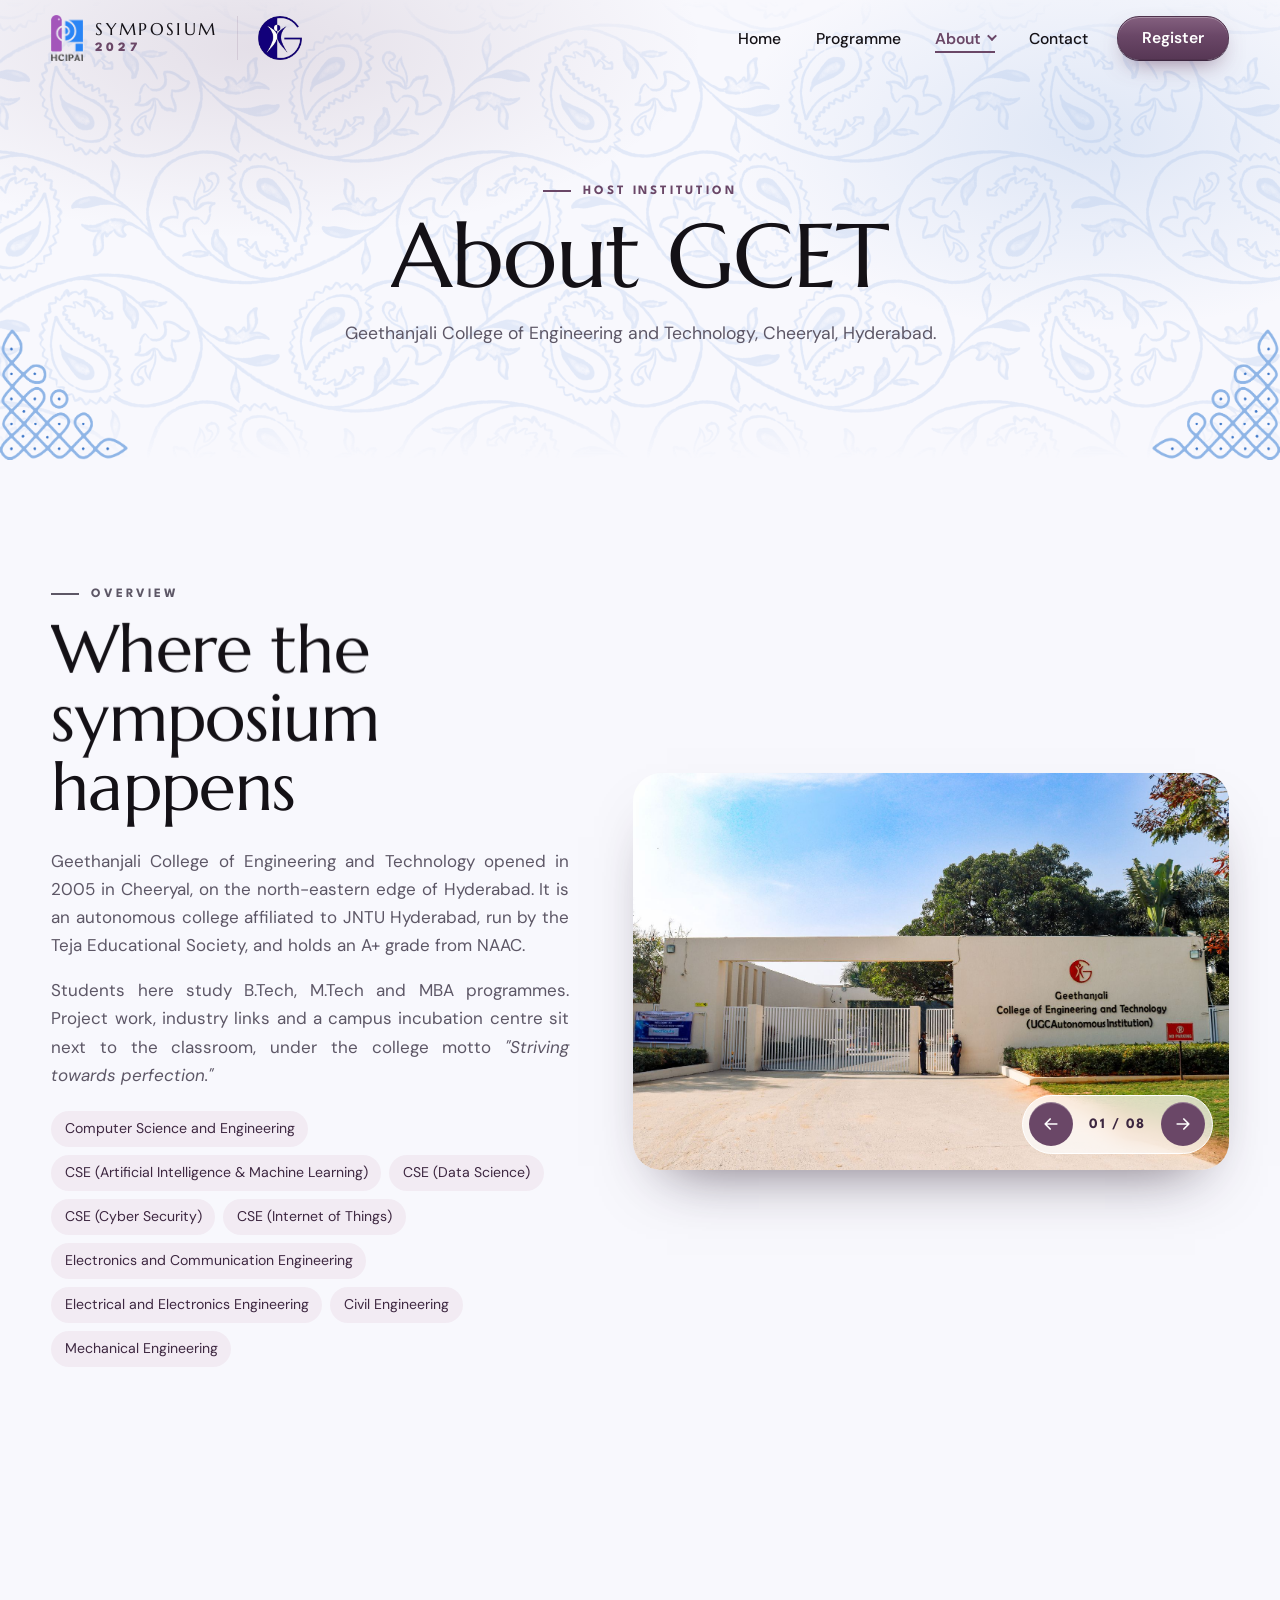
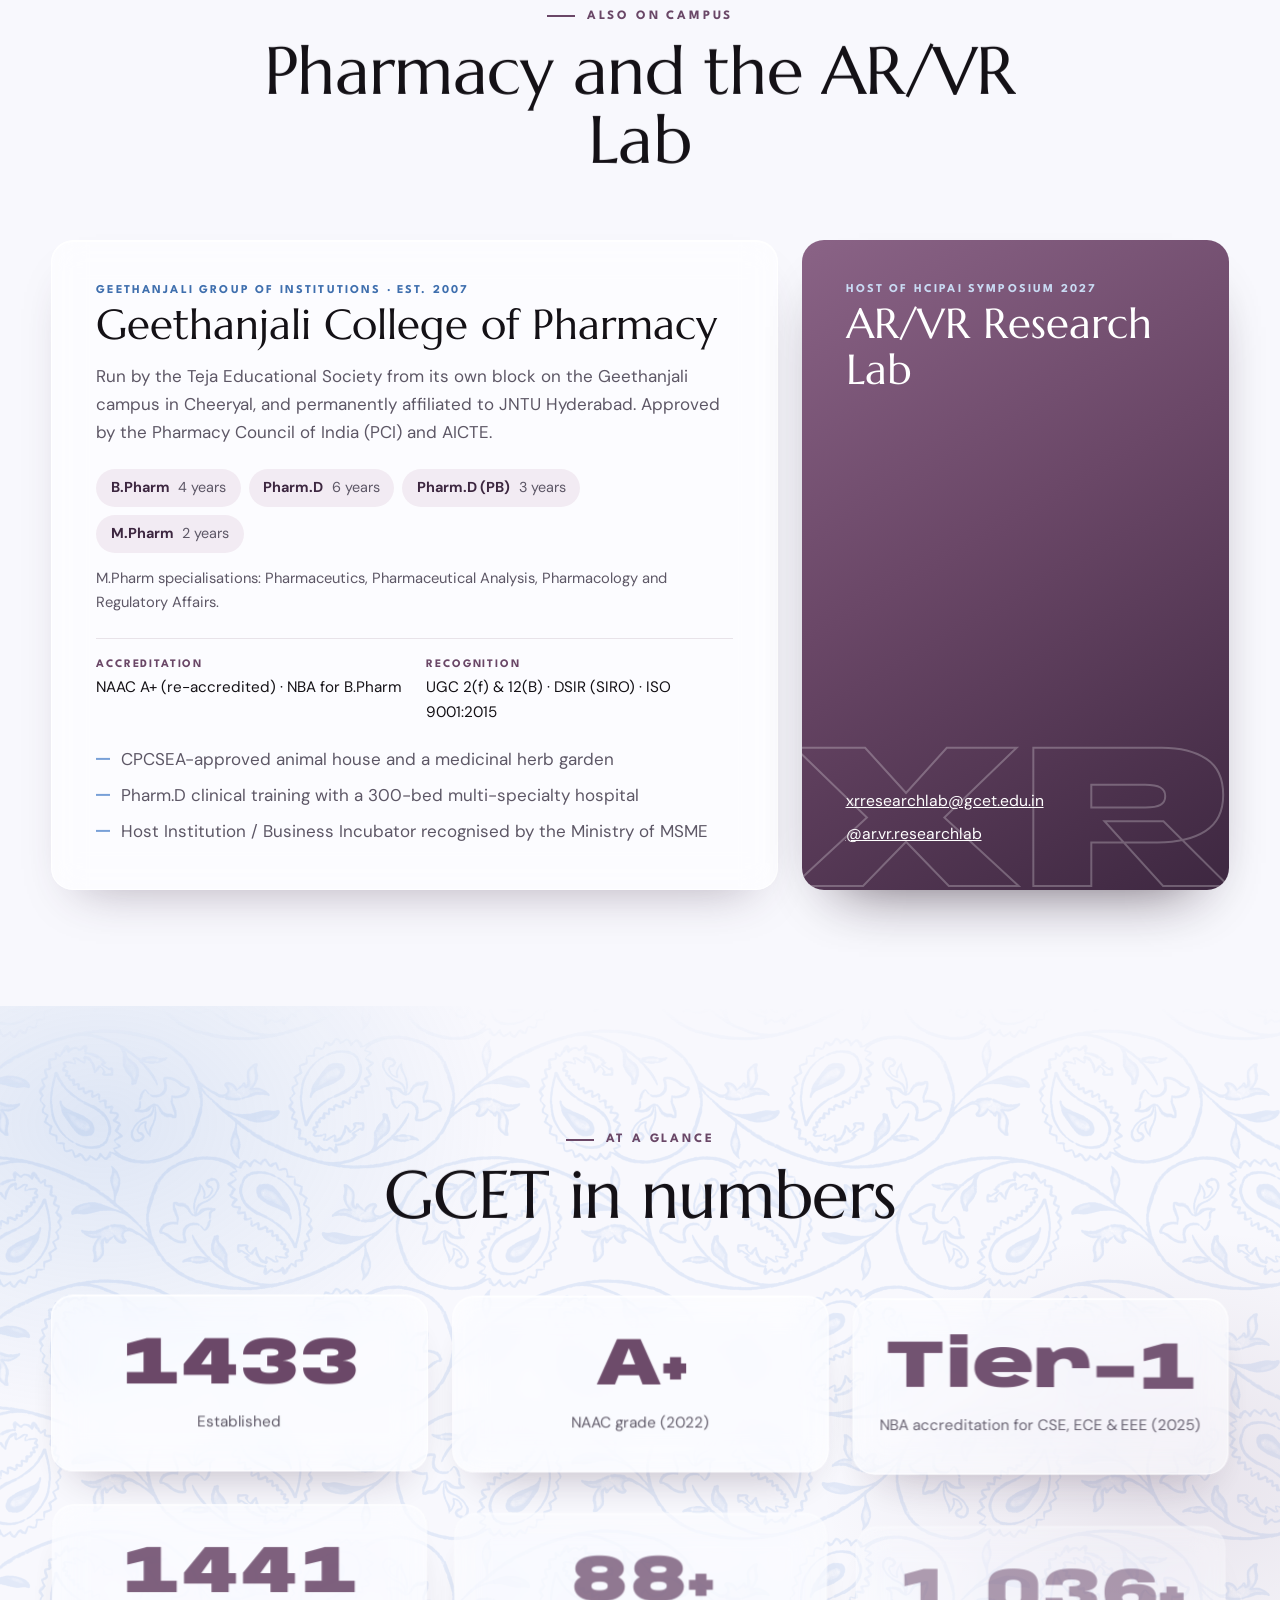
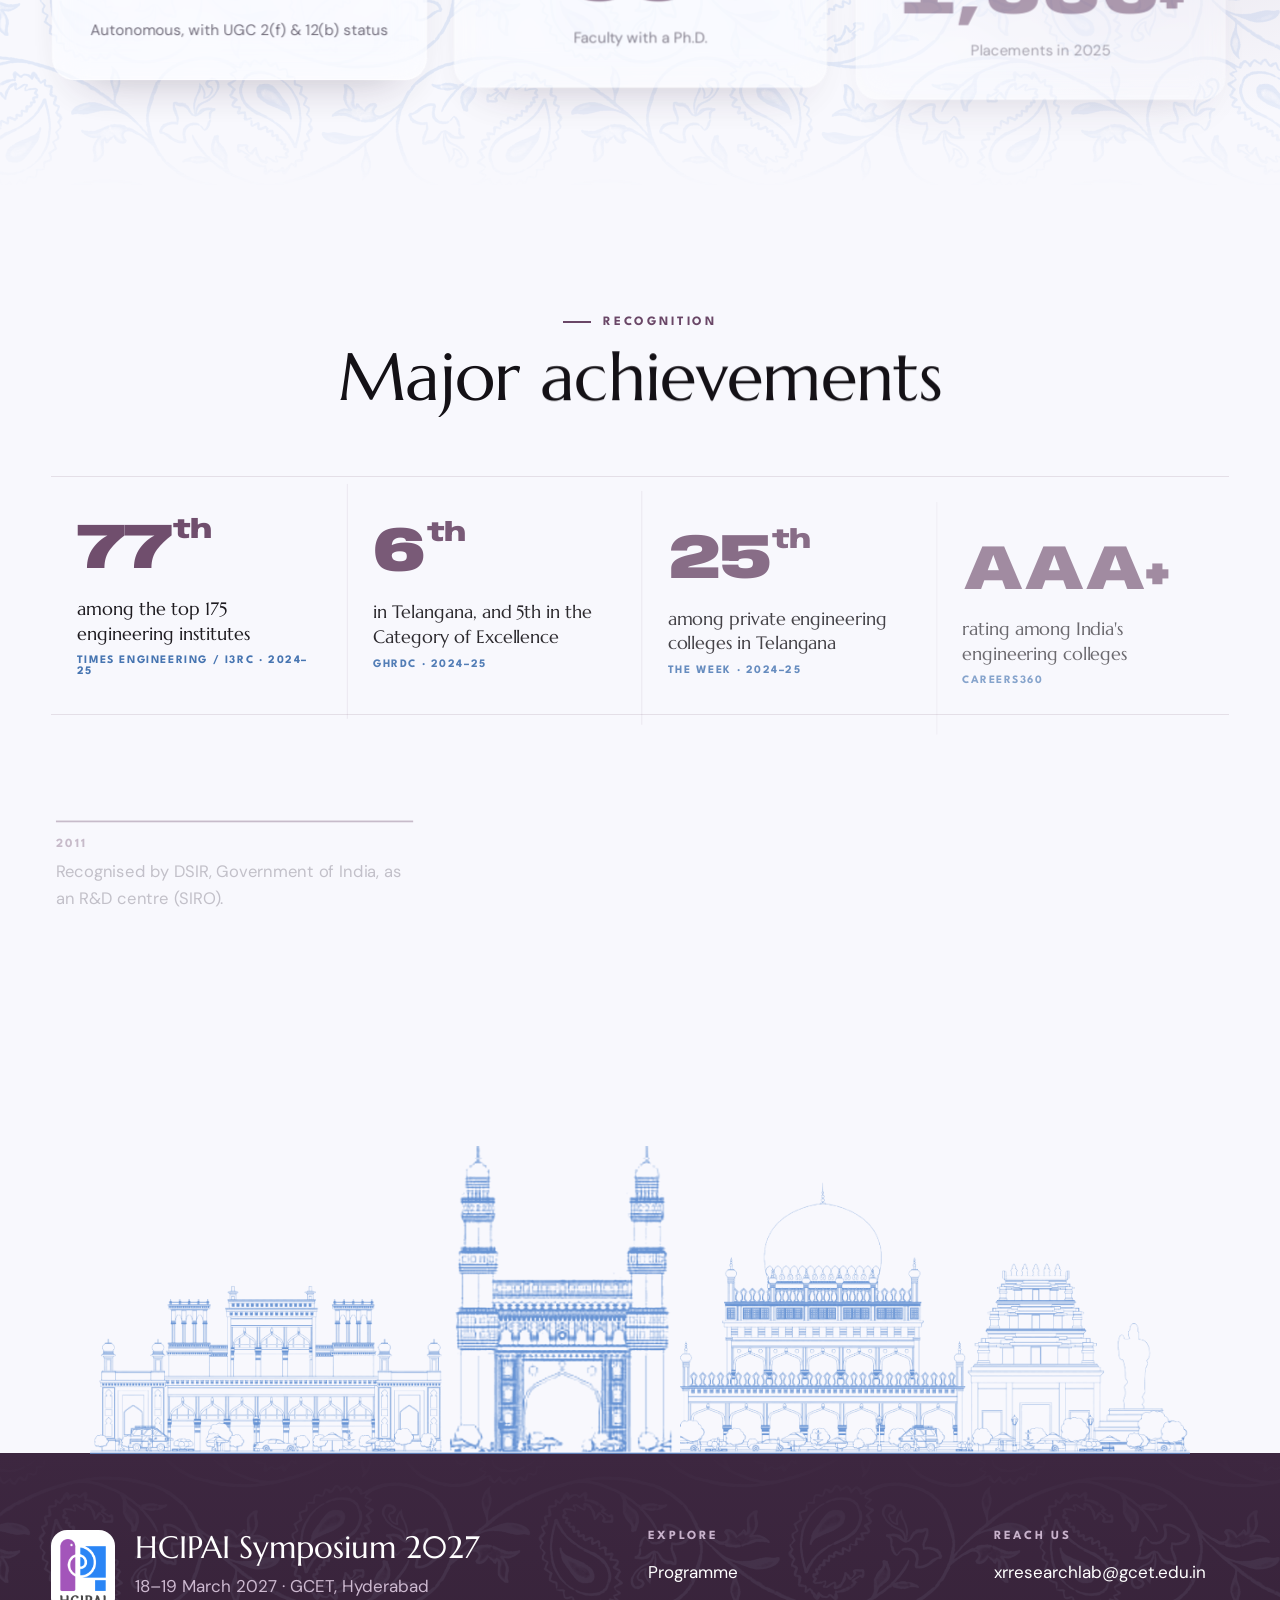
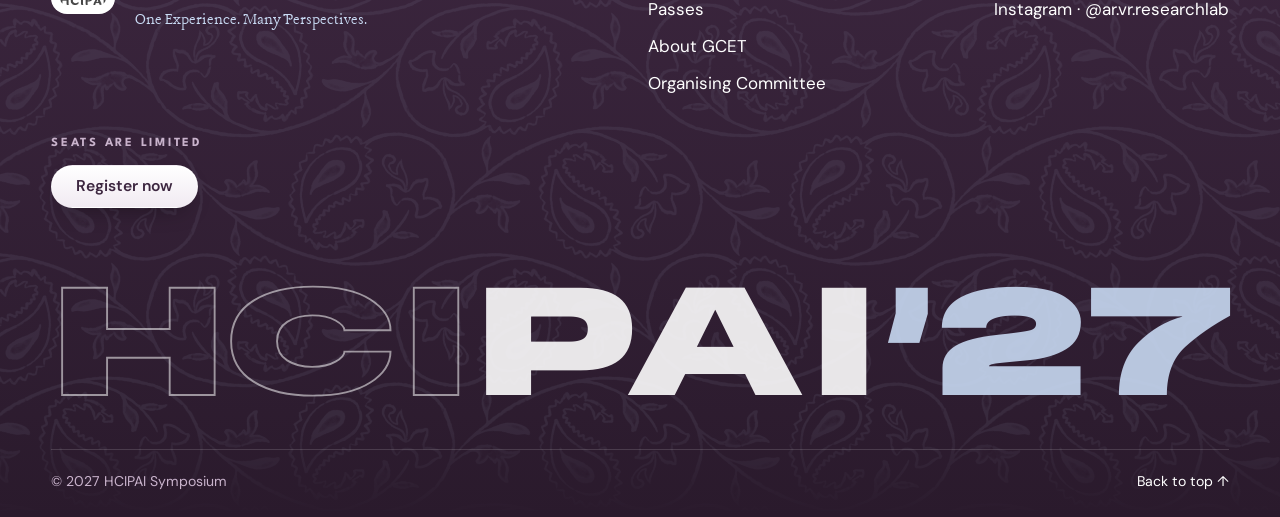
==== commit 60672aa6: "HD logos; Geethanjali College of Pharmacy details on About GCET - HCIPAI and GCET logos replaced wit" ====
--- a/about-gcet.html
+++ b/about-gcet.html
@@ -65,7 +65,7 @@
       </div>
     </section>
 
-    <!-- TODO: replace the placeholder lines below with confirmed details from the organisers. -->
+    <!-- TODO: AR/VR Lab description to be added once the organisers share it. -->
     <section class="section" aria-labelledby="units-title">
       <div class="wrap">
         <header class="head">
@@ -73,16 +73,35 @@
           <h2 class="title" id="units-title" data-split>Pharmacy and the AR/VR Lab</h2>
         </header>
         <div class="units" data-stagger>
+          <!-- Sources: geethanjaliinstitutions.com/pharmacy (about page, brochure, NAAC DVV 1.2), shared by the organisers -->
           <article class="unit glass">
-            <p class="unit__kicker">Geethanjali Group of Institutions</p>
-            <h3 class="unit__title">Pharmacy</h3>
-            <p class="unit__text placeholder-text">[Details to be added: name of the pharmacy college, year established, programmes offered (e.g. B.Pharm, Pharm.D, M.Pharm), approvals and accreditation, and one or two highlights.]</p>
+            <p class="unit__kicker">Geethanjali Group of Institutions · Est. 2007</p>
+            <h3 class="unit__title">Geethanjali College of Pharmacy</h3>
+            <p class="unit__text">Run by the Teja Educational Society from its own block on the Geethanjali campus in Cheeryal, and permanently affiliated to JNTU Hyderabad. Approved by the Pharmacy Council of India (PCI) and AICTE.</p>
+            <ul class="unit__chips" aria-label="Programmes">
+              <li><b>B.Pharm</b> 4 years</li>
+              <li><b>Pharm.D</b> 6 years</li>
+              <li><b>Pharm.D (PB)</b> 3 years</li>
+              <li><b>M.Pharm</b> 2 years</li>
+            </ul>
+            <p class="unit__note">M.Pharm specialisations: Pharmaceutics, Pharmaceutical Analysis, Pharmacology and Regulatory Affairs.</p>
+            <dl class="unit__facts">
+              <div><dt>Accreditation</dt><dd>NAAC A+ (re-accredited) · NBA for B.Pharm</dd></div>
+              <div><dt>Recognition</dt><dd>UGC 2(f) &amp; 12(B) · DSIR (SIRO) · ISO 9001:2015</dd></div>
+            </dl>
+            <ul class="unit__highlights">
+              <li>CPCSEA-approved animal house and a medicinal herb garden</li>
+              <li>Pharm.D clinical training with a 300-bed multi-specialty hospital</li>
+              <li>Host Institution / Business Incubator recognised by the Ministry of MSME</li>
+            </ul>
           </article>
           <article class="unit unit--xr">
-            <p class="unit__kicker">Host of HCIPAI Symposium 2027</p>
-            <h3 class="unit__title">AR/VR Research Lab</h3>
-            <p class="unit__text placeholder-text">[Details to be added: when the lab was set up, what it works on (AR, VR, HCI research, student projects), equipment, and notable projects or partnerships.]</p>
-            <p class="unit__links"><a href="mailto:xrresearchlab@gcet.edu.in">xrresearchlab@gcet.edu.in</a> · <a href="https://www.instagram.com/ar.vr.researchlab/" target="_blank" rel="noopener">@ar.vr.researchlab</a></p>
+            <p class="unit__mark" aria-hidden="true">XR</p>
+            <div>
+              <p class="unit__kicker">Host of HCIPAI Symposium 2027</p>
+              <h3 class="unit__title">AR/VR Research Lab</h3>
+            </div>
+            <p class="unit__links"><a href="mailto:xrresearchlab@gcet.edu.in">xrresearchlab@gcet.edu.in</a><a href="https://www.instagram.com/ar.vr.researchlab/" target="_blank" rel="noopener">@ar.vr.researchlab</a></p>
           </article>
         </div>
       </div>
--- a/css/style.css
+++ b/css/style.css
@@ -695,7 +695,7 @@
 .branches li { padding: 0.4rem 0.85rem; border-radius: 999px; font-size: 0.88rem; color: var(--plum-deep); background: var(--plum-tint); }
 
 /* Pharmacy + XR Lab */
-.units { display: grid; grid-template-columns: repeat(2, minmax(0, 1fr)); gap: clamp(1rem, 2vw, 1.5rem); }
+.units { display: grid; grid-template-columns: minmax(0, 1.7fr) minmax(0, 1fr); gap: clamp(1rem, 2vw, 1.5rem); }
 @media (max-width: 760px) { .units { grid-template-columns: 1fr; } }
 .unit { padding: clamp(1.75rem, 3.5vw, 2.75rem); border-radius: var(--radius); }
 .unit--xr { color: #fff; background: linear-gradient(150deg, #8a6386, var(--plum) 45%, var(--plum-deep)); box-shadow: 0 30px 60px -36px rgb(42 26 44 / 0.8); }
@@ -704,7 +704,24 @@
 .unit__title { font: clamp(1.9rem, 3.4vw, 2.6rem) / 1.1 var(--f-sym); margin-top: 0.4rem; }
 .unit__text { margin-top: 0.9rem; color: var(--muted); }
 .unit--xr .unit__text { color: #eadfeb; }
-.unit__links { margin-top: 1.25rem; font-size: 0.95rem; }
+.unit__chips { display: flex; flex-wrap: wrap; gap: 0.5rem; margin-top: 1.4rem; }
+.unit__chips li { padding: 0.45rem 0.9rem; border-radius: 999px; font-size: 0.9rem; color: var(--muted); background: var(--plum-tint); }
+.unit__chips b { color: var(--plum-deep); margin-right: 0.3rem; }
+.unit__note { margin-top: 0.8rem; font-size: 0.92rem; color: var(--muted); }
+.unit__facts { display: grid; grid-template-columns: repeat(2, minmax(0, 1fr)); gap: 1rem 1.5rem; margin: 1.5rem 0 0; padding-top: 1.25rem; border-top: 1px solid var(--border); }
+.unit__facts dt { font: 700 0.72rem var(--f-label); letter-spacing: 0.16em; text-transform: uppercase; color: var(--plum); }
+.unit__facts dd { margin: 0.3rem 0 0; font-size: 0.95rem; }
+.unit__highlights { display: grid; gap: 0.5rem; margin-top: 1.25rem; }
+.unit__highlights li { display: flex; gap: 0.7rem; align-items: baseline; color: var(--muted); }
+.unit__highlights li::before { content: ""; flex: none; width: 14px; height: 2px; background: var(--blue); transform: translateY(-0.3em); }
+@media (max-width: 560px) { .unit__facts { grid-template-columns: 1fr; } }
+.unit--xr { position: relative; overflow: hidden; display: flex; flex-direction: column; justify-content: space-between; gap: 2rem; min-height: 280px; }
+.unit__mark {
+  position: absolute; right: -0.05em; bottom: -0.2em; pointer-events: none;
+  font: 900 clamp(9rem, 16vw, 15rem) / 1 var(--f-wide); font-stretch: 150%;
+  color: transparent; -webkit-text-stroke: 2px rgb(255 255 255 / 0.25);
+}
+.unit__links { position: relative; display: grid; gap: 0.4rem; font-size: 0.98rem; }
 .unit--xr a { color: #fff; }
 .placeholder-text { font-style: italic; opacity: 0.85; }
 
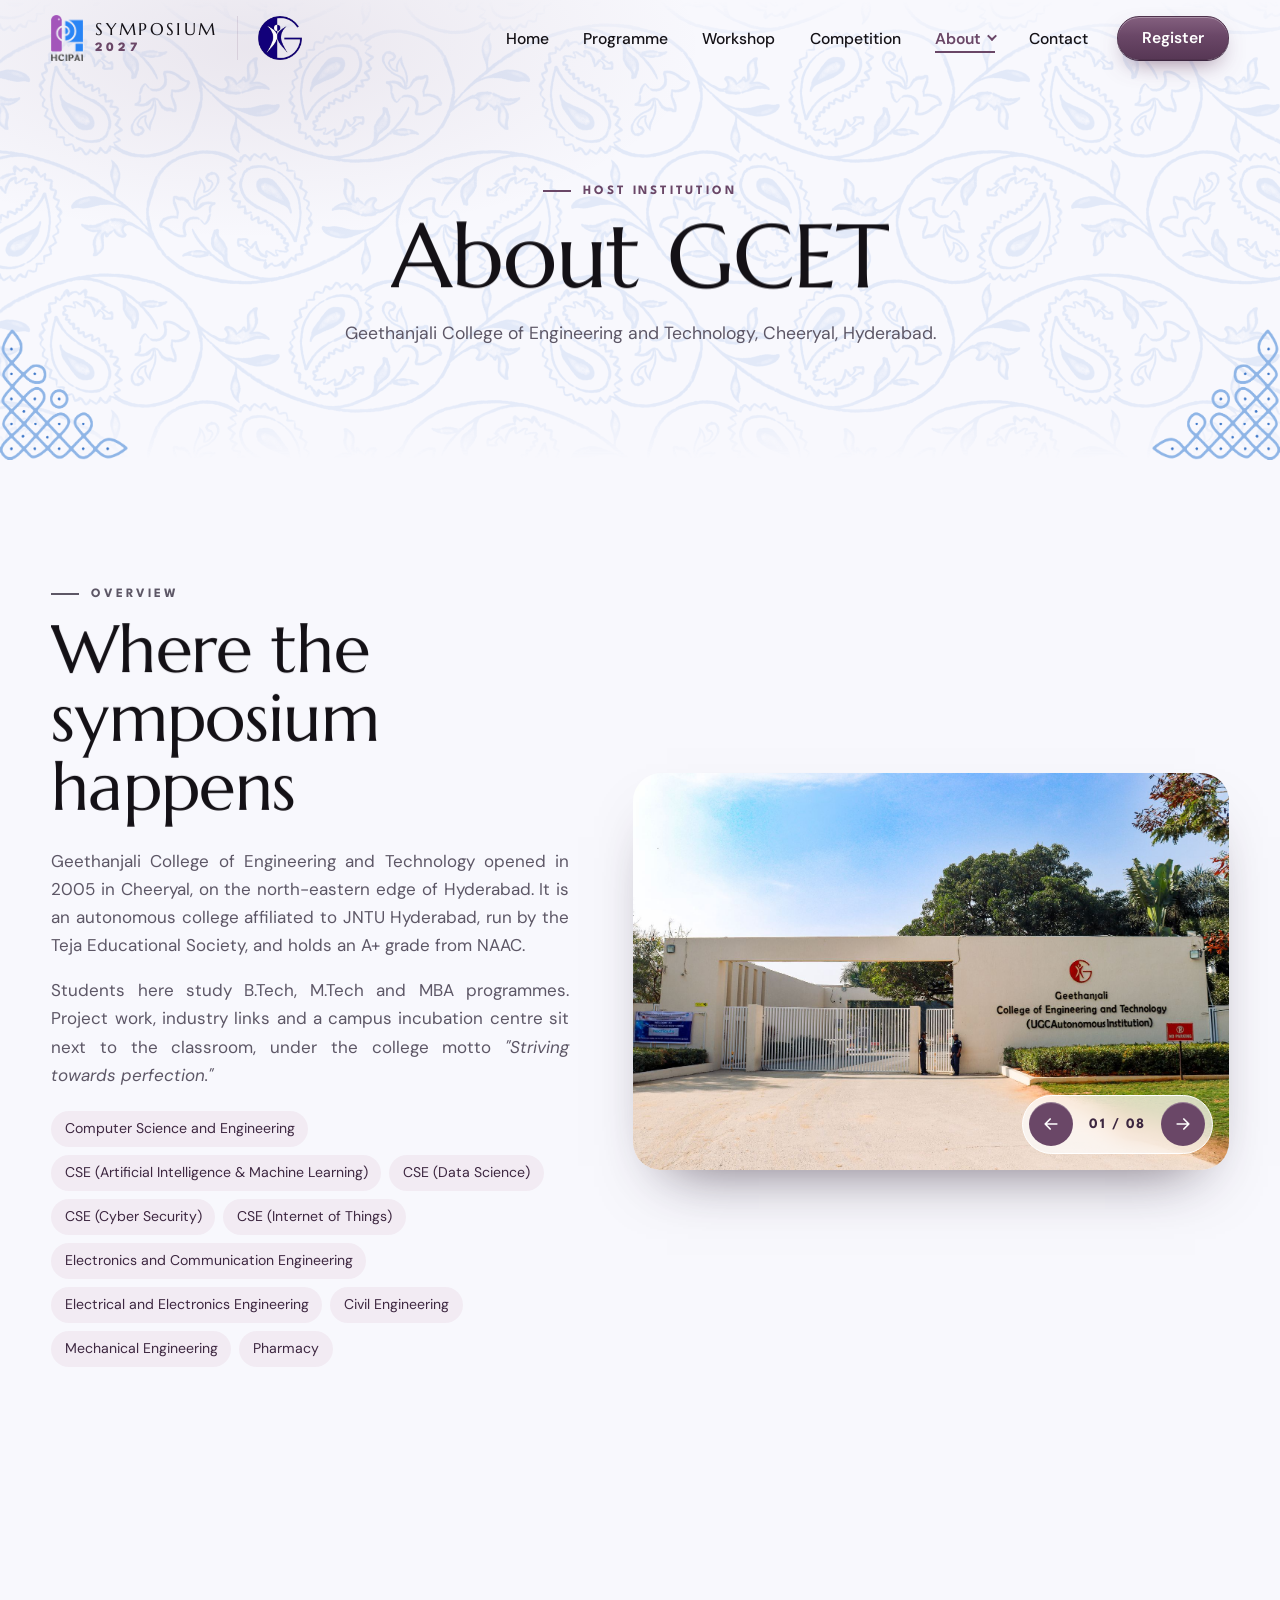
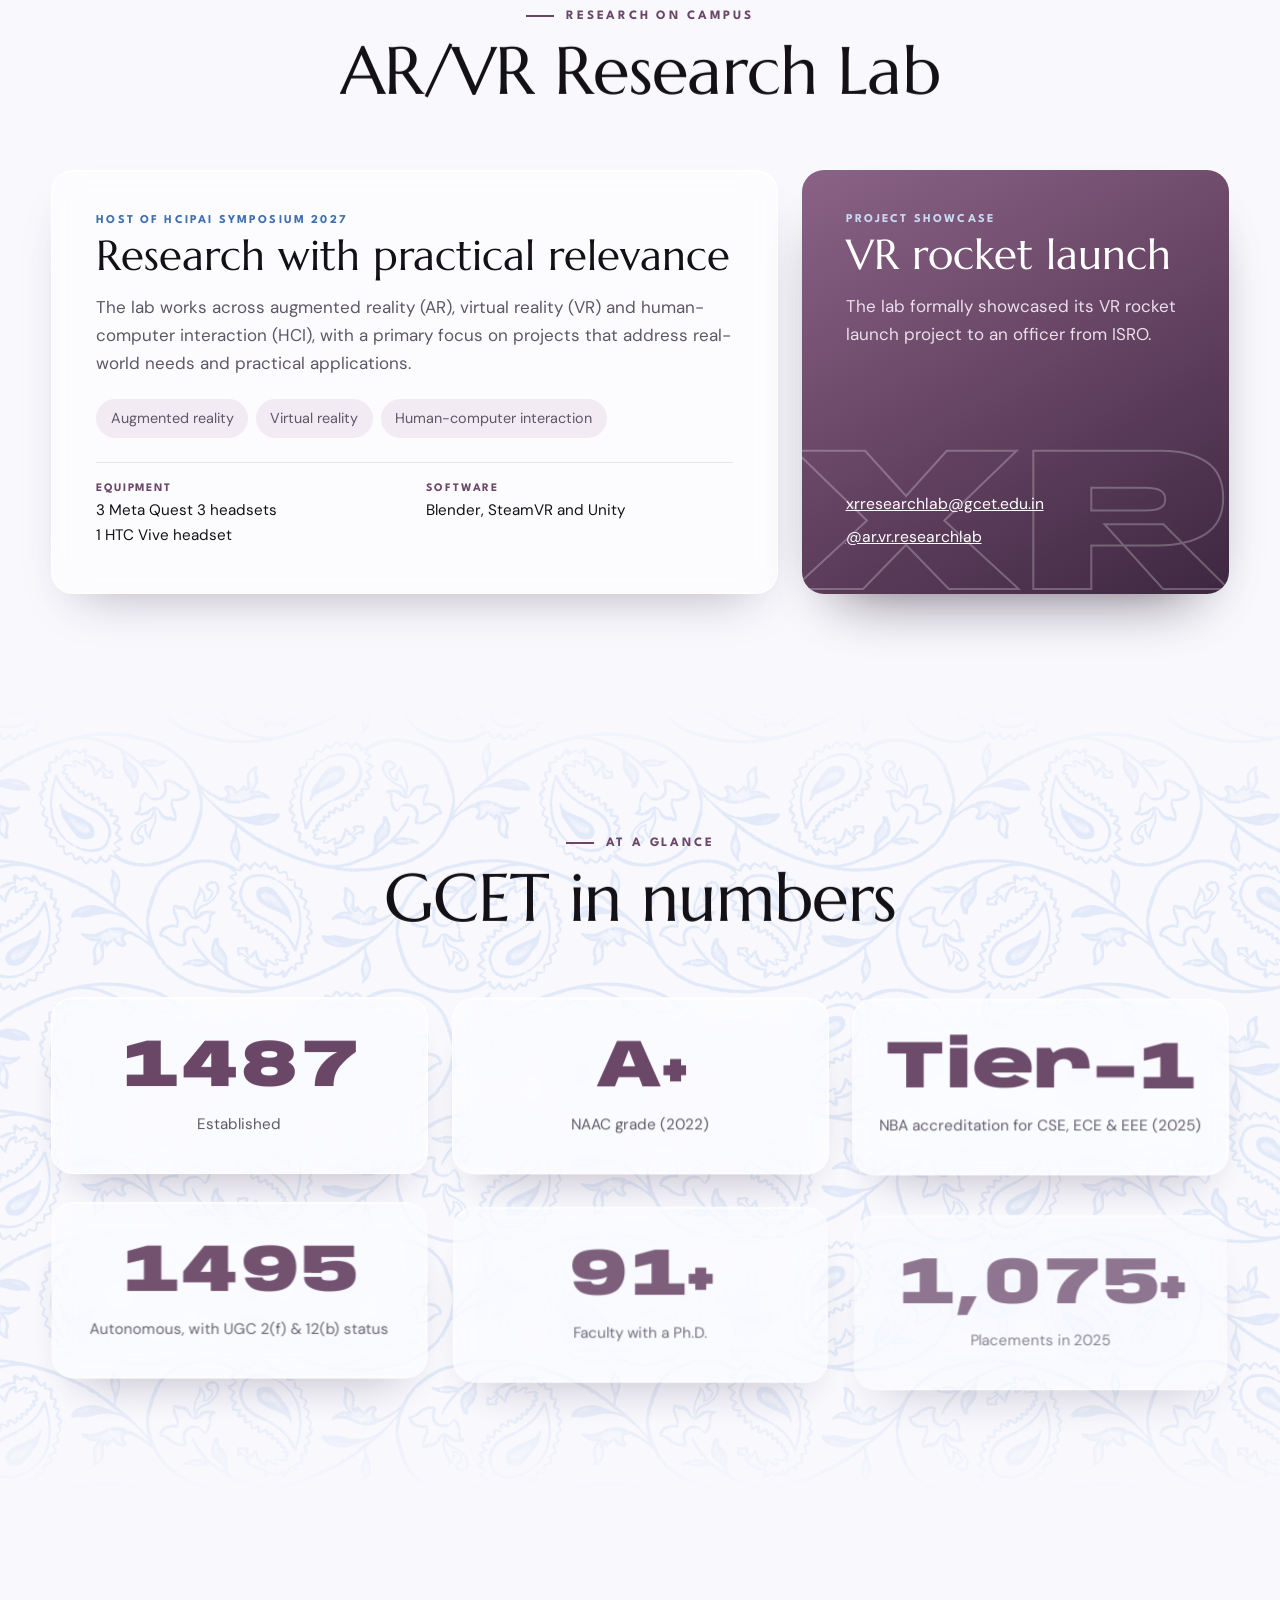
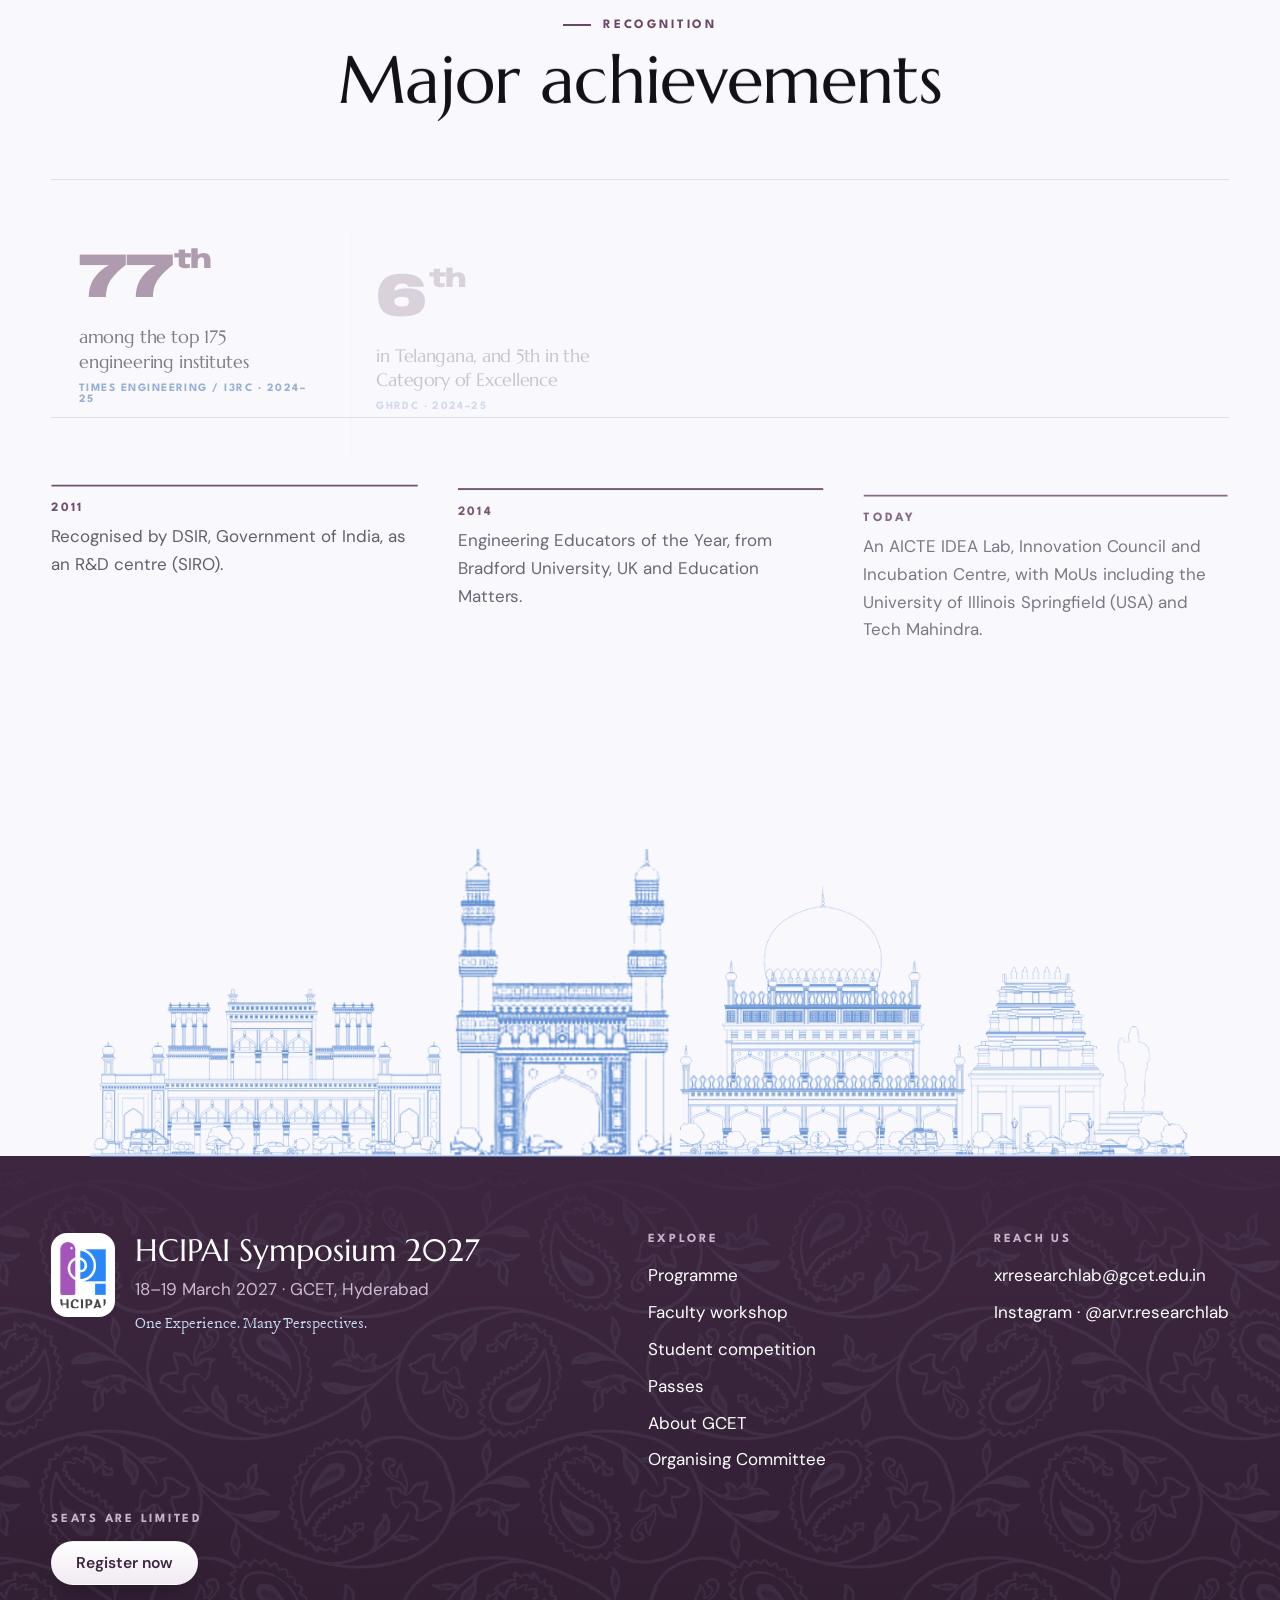
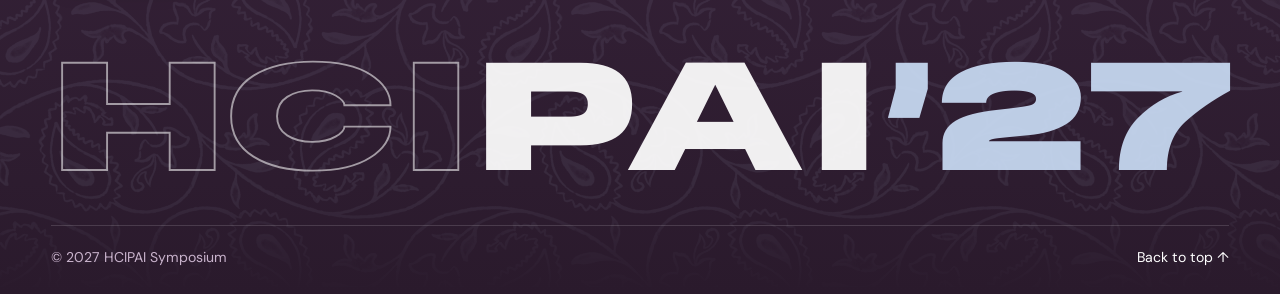
==== commit d07aafa1: "Add Rahul Das and update AR/VR lab details - Add Rahul Das to the Social Media Team - Update the cam" ====
--- a/about-gcet.html
+++ b/about-gcet.html
@@ -31,7 +31,7 @@
           <h2 class="title" id="overview-title" data-split>Where the symposium happens</h2>
           <p data-reveal>Geethanjali College of Engineering and Technology opened in 2005 in Cheeryal, on the north-eastern edge of Hyderabad. It is an autonomous college affiliated to JNTU Hyderabad, run by the Teja Educational Society, and holds an A+ grade from NAAC.</p>
           <p data-reveal>Students here study B.Tech, M.Tech and MBA programmes. Project work, industry links and a campus incubation centre sit next to the classroom, under the college motto <em>"Striving towards perfection."</em></p>
-          <ul class="branches" data-reveal aria-label="Engineering branches">
+          <ul class="branches" data-reveal aria-label="Departments and disciplines across the campus">
             <li>Computer Science and Engineering</li>
             <li>CSE (Artificial Intelligence &amp; Machine Learning)</li>
             <li>CSE (Data Science)</li>
@@ -41,6 +41,7 @@
             <li>Electrical and Electronics Engineering</li>
             <li>Civil Engineering</li>
             <li>Mechanical Engineering</li>
+            <li>Pharmacy</li>
           </ul>
         </div>
 
@@ -65,41 +66,34 @@
       </div>
     </section>
 
-    <!-- TODO: AR/VR Lab description to be added once the organisers share it. -->
+    <!-- Lab details supplied by the organisers. -->
     <section class="section" aria-labelledby="units-title">
       <div class="wrap">
         <header class="head">
-          <p class="eyebrow">Also on campus</p>
-          <h2 class="title" id="units-title" data-split>Pharmacy and the AR/VR Lab</h2>
+          <p class="eyebrow">Research on campus</p>
+          <h2 class="title" id="units-title" data-split>AR/VR Research Lab</h2>
         </header>
         <div class="units" data-stagger>
-          <!-- Sources: geethanjaliinstitutions.com/pharmacy (about page, brochure, NAAC DVV 1.2), shared by the organisers -->
           <article class="unit glass">
-            <p class="unit__kicker">Geethanjali Group of Institutions · Est. 2007</p>
-            <h3 class="unit__title">Geethanjali College of Pharmacy</h3>
-            <p class="unit__text">Run by the Teja Educational Society from its own block on the Geethanjali campus in Cheeryal, and permanently affiliated to JNTU Hyderabad. Approved by the Pharmacy Council of India (PCI) and AICTE.</p>
-            <ul class="unit__chips" aria-label="Programmes">
-              <li><b>B.Pharm</b> 4 years</li>
-              <li><b>Pharm.D</b> 6 years</li>
-              <li><b>Pharm.D (PB)</b> 3 years</li>
-              <li><b>M.Pharm</b> 2 years</li>
+            <p class="unit__kicker">Host of HCIPAI Symposium 2027</p>
+            <h3 class="unit__title">Research with practical relevance</h3>
+            <p class="unit__text">The lab works across augmented reality (AR), virtual reality (VR) and human-computer interaction (HCI), with a primary focus on projects that address real-world needs and practical applications.</p>
+            <ul class="unit__chips" aria-label="Research areas">
+              <li>Augmented reality</li>
+              <li>Virtual reality</li>
+              <li>Human-computer interaction</li>
             </ul>
-            <p class="unit__note">M.Pharm specialisations: Pharmaceutics, Pharmaceutical Analysis, Pharmacology and Regulatory Affairs.</p>
             <dl class="unit__facts">
-              <div><dt>Accreditation</dt><dd>NAAC A+ (re-accredited) · NBA for B.Pharm</dd></div>
-              <div><dt>Recognition</dt><dd>UGC 2(f) &amp; 12(B) · DSIR (SIRO) · ISO 9001:2015</dd></div>
+              <div><dt>Equipment</dt><dd>3 Meta Quest 3 headsets<br>1 HTC Vive headset</dd></div>
+              <div><dt>Software</dt><dd>Blender, SteamVR and Unity</dd></div>
             </dl>
-            <ul class="unit__highlights">
-              <li>CPCSEA-approved animal house and a medicinal herb garden</li>
-              <li>Pharm.D clinical training with a 300-bed multi-specialty hospital</li>
-              <li>Host Institution / Business Incubator recognised by the Ministry of MSME</li>
-            </ul>
           </article>
           <article class="unit unit--xr">
             <p class="unit__mark" aria-hidden="true">XR</p>
             <div>
-              <p class="unit__kicker">Host of HCIPAI Symposium 2027</p>
-              <h3 class="unit__title">AR/VR Research Lab</h3>
+              <p class="unit__kicker">Project showcase</p>
+              <h3 class="unit__title">VR rocket launch</h3>
+              <p class="unit__text">The lab formally showcased its VR rocket launch project to an officer from ISRO.</p>
             </div>
             <p class="unit__links"><a href="mailto:xrresearchlab@gcet.edu.in">xrresearchlab@gcet.edu.in</a><a href="https://www.instagram.com/ar.vr.researchlab/" target="_blank" rel="noopener">@ar.vr.researchlab</a></p>
           </article>
--- a/css/style.css
+++ b/css/style.css
@@ -185,7 +185,7 @@
   opacity: 0; visibility: hidden; translate: 0 6px; transition: opacity 0.25s, translate 0.25s var(--ease), visibility 0.25s;
 }
 .nav__dropdown-btn[aria-expanded="true"] + .nav__submenu { opacity: 1; visibility: visible; translate: 0 0; }
-@media (hover: hover) and (min-width: 901px) {
+@media (hover: hover) and (min-width: 1181px) {
   .nav__dropdown:hover .nav__submenu { opacity: 1; visibility: visible; translate: 0 0; }
 }
 .nav__submenu a { display: block; padding: 0.65rem 0.85rem; border-radius: 10px; color: var(--ink); text-decoration: none; }
@@ -194,7 +194,7 @@
 
 .nav__toggle { display: none; }
 
-@media (max-width: 900px) {
+@media (max-width: 1180px) {
   .nav__toggle {
     display: grid; place-items: center; width: 46px; height: 46px; cursor: pointer;
     border: 1px solid #fff; border-radius: 14px; background: rgb(255 255 255 / 0.7);
@@ -360,12 +360,6 @@
   mask: url("../assets/images/paisley.png") 0 0 / var(--paisley-size) repeat, linear-gradient(transparent, #000 14%, #000 86%, transparent);
   mask-composite: intersect;
 }
-.section--pattern::after {
-  content: ""; position: absolute; inset: 0; z-index: -1; pointer-events: none;
-  background:
-    radial-gradient(45% 55% at 8% 15%, rgb(120 160 215 / 0.2), transparent 70%),
-    radial-gradient(40% 45% at 92% 60%, rgb(106 71 103 / 0.12), transparent 70%);
-}
 .section--flush { padding-bottom: 0; }
 
 .head { text-align: center; max-width: 780px; margin: 0 auto clamp(2.5rem, 5vw, 4rem); }
@@ -512,6 +506,16 @@
 .stop__card--a { border-top: 3px solid var(--plum); }
 .stop__card--b { border-top: 3px solid var(--blue); }
 .stop--split .stop__card--a .stop__tag { color: var(--plum); }
+.stop__lane { display: grid; gap: 0.6rem; align-content: start; }
+a.stop__card { display: block; color: inherit; text-decoration: none; transition: box-shadow 0.3s, translate 0.3s var(--ease); }
+a.stop__card:hover { translate: 0 -2px; box-shadow: 0 18px 36px -20px rgb(61 39 64 / 0.6); }
+a.stop__card .stop__title::after { content: " →"; color: var(--plum); }
+.roadmap__allday {
+  display: flex; flex-wrap: wrap; align-items: center; gap: 0.4rem 1rem; margin-bottom: 1.5rem;
+  padding: 0.7rem 1.2rem; border-radius: 14px; color: #fff; font-size: 0.98rem;
+  background: linear-gradient(90deg, #4f7fc0, var(--blue-deep));
+}
+.roadmap__allday b { font: 800 0.8rem var(--f-label); letter-spacing: 0.18em; text-transform: uppercase; padding-right: 1rem; border-right: 1px solid rgb(255 255 255 / 0.4); }
 .stop__pause { display: flex; align-items: baseline; gap: 0.6rem; font: 1.15rem var(--f-tag); color: var(--muted); }
 .stop__pause time { font: 600 0.8rem var(--f-label); letter-spacing: 0.06em; }
 .stop--pause .stop__node { width: 10px; height: 10px; left: -35px; top: 1.2rem; border-width: 2px; border-color: var(--blue); }
@@ -580,11 +584,18 @@
   content: ""; position: absolute; left: 50%; width: 2px; height: var(--stem); margin-left: -1px;
   background: linear-gradient(var(--plum-tint), var(--plum));
 }
-.roadmap--h .stop--up .stop__card, .roadmap--h .stop__card--a { grid-row: 1; align-self: end; }
-.roadmap--h .stop--up .stop__card::before, .roadmap--h .stop__card--a::before { top: 100%; }
-.roadmap--h .stop--down .stop__card, .roadmap--h .stop__card--b { grid-row: 3; align-self: start; }
-.roadmap--h .stop--down .stop__card::before, .roadmap--h .stop__card--b::before { bottom: 100%; background: linear-gradient(var(--plum), var(--plum-tint)); }
-.roadmap--h .stop__card--b::before { background: linear-gradient(var(--blue), var(--blue-soft)); }
+.roadmap--h .stop--up .stop__card, .roadmap--h .stop__lane--a { grid-row: 1; align-self: end; }
+.roadmap--h .stop--up .stop__card::before, .roadmap--h .stop__lane--a .stop__card:last-child::before { top: 100%; }
+.roadmap--h .stop--down .stop__card, .roadmap--h .stop__lane--b { grid-row: 3; align-self: start; }
+.roadmap--h .stop--down .stop__card::before, .roadmap--h .stop__lane--b .stop__card:first-child::before { bottom: 100%; background: linear-gradient(var(--plum), var(--plum-tint)); }
+.roadmap--h .stop__lane--b .stop__card:first-child::before { background: linear-gradient(var(--blue), var(--blue-soft)); }
+.roadmap--h .stop__lane .stop__card:not(:last-child)::before,
+.roadmap--h .stop__lane--b .stop__card:not(:first-child)::before { display: none; }
+.roadmap--h .stop__lane--b .stop__card:first-child::before { display: block; }
+.roadmap--h .stop__lane { gap: 0.5rem; }
+.roadmap--h .stop__lane .stop__card { padding: 0.8rem 1.1rem; }
+.roadmap--h .stop__lane .stop__title { font-size: 1.15rem; }
+.roadmap--h .roadmap__allday { flex: none; margin: 0.9rem auto 0; }
 
 .roadmap--h .stop__time, .roadmap--h .stop__pause {
   position: absolute; left: 0; right: 0; margin: 0; text-align: center; justify-content: center; white-space: nowrap;
@@ -600,7 +611,48 @@
 .roadmap--h .end { justify-items: start; }
 .day__num { white-space: nowrap; }
 
+/* ---------- Faculty workshop ---------- */
+.ws__head { max-width: 58rem; margin-bottom: clamp(2.5rem, 5vw, 4rem); }
+.ws__head .title { font-size: clamp(2.1rem, 4.4vw, 3.8rem); }
+.ws__sub { margin-top: 0.6rem; font: clamp(1.3rem, 2.2vw, 1.75rem) var(--f-tag); color: var(--plum); }
+.ws__head .lead { max-width: 46rem; }
+.ws { display: grid; grid-template-columns: minmax(0, 1.5fr) minmax(0, 1fr); gap: clamp(1.5rem, 4vw, 4rem); align-items: start; }
+@media (max-width: 900px) { .ws { grid-template-columns: 1fr; } }
+.ws__main p { color: var(--muted); }
+.ws__main p + p, .ws__main .ws__h + p { margin-top: 0.9rem; }
+.ws__h { font: 700 0.8rem var(--f-label); letter-spacing: 0.18em; text-transform: uppercase; color: var(--plum); margin-top: 2rem; }
+.ws__steps { counter-reset: s; display: grid; gap: 0.6rem; margin-top: 1rem; }
+.ws__steps li { counter-increment: s; display: grid; grid-template-columns: 2.4rem 1fr; align-items: baseline; }
+.ws__steps li::before { content: counter(s, decimal-leading-zero); font: 900 1.05rem var(--f-wide); font-stretch: 130%; color: var(--blue-deep); }
+.ws__aim { margin-top: 1.75rem !important; padding-left: 1.1rem; border-left: 3px solid var(--plum); font: 1.25rem / 1.45 var(--f-sym); color: var(--ink) !important; }
+.ws__card {
+  position: sticky; top: calc(var(--header-h) + 1.5rem); padding: clamp(1.75rem, 3vw, 2.5rem); border-radius: var(--radius); color: #fff;
+  background: linear-gradient(155deg, #84607f, var(--plum) 45%, var(--plum-deep)); box-shadow: 0 34px 60px -30px rgb(61 39 64 / 0.85);
+}
+.ws__facts { display: grid; gap: 1rem; margin: 0; }
+.ws__facts dt { font: 700 0.72rem var(--f-label); letter-spacing: 0.18em; text-transform: uppercase; color: #c9dbf4; }
+.ws__facts dd { margin: 0.25rem 0 0; font: 1.2rem / 1.35 var(--f-sym); }
+.ws__h--light { color: #c9dbf4; }
+.ws__who { display: grid; gap: 0.6rem; margin-top: 0.9rem; font-size: 0.95rem; color: #eadfeb; }
+.ws__who li { display: flex; gap: 0.7rem; align-items: baseline; }
+.ws__who li::before { content: ""; flex: none; width: 12px; height: 2px; background: #c9dbf4; transform: translateY(-0.3em); }
+.ws__cta { width: 100%; margin-top: 1.75rem; white-space: normal; text-align: center; }
+.ws__note { margin-top: 0.6rem; font-size: 0.82rem; color: #d9c7dc; text-align: center; }
+
+/* ---------- Student competition ---------- */
+.comp {
+  position: relative; overflow: hidden; display: flex; align-items: center; min-height: 260px;
+  padding: clamp(2rem, 5vw, 4rem); border-radius: 28px; color: #fff;
+  background: linear-gradient(150deg, #9cc0ec 0%, #5c8ccc 40%, #2d5790 100%); box-shadow: 0 30px 60px -36px rgb(42 26 44 / 0.8);
+}
+.comp .eyebrow { color: #e3ecf8; }
+.comp__mark { position: absolute; right: -0.04em; top: -0.16em; pointer-events: none; font: 900 clamp(10rem, 22vw, 20rem) / 1 var(--f-wide); font-stretch: 150%; color: transparent; -webkit-text-stroke: 2px rgb(255 255 255 / 0.3); }
+.comp__body { position: relative; max-width: 40rem; }
+.comp__text { margin-top: 1rem; font-size: 1.1rem; }
+.comp__soon { display: inline-block; margin-top: 1.25rem; padding: 0.5rem 1rem; border-radius: 999px; background: rgb(255 255 255 / 0.16); border: 1px solid rgb(255 255 255 / 0.35); font-size: 0.95rem; }
+
 /* ---------- "To be announced" (speakers, committee) ---------- */
+.tba--small { margin-top: 2.5rem; font-size: clamp(1.3rem, 2.4vw, 1.7rem) !important; }
 .tba { text-align: center; font: clamp(1.8rem, 4vw, 3rem) / 1.2 var(--f-tag); color: var(--plum); }
 
 /* ---------- People (speakers) ---------- */
@@ -618,6 +670,7 @@
 .avatar--blank .sparkle { width: 38px; height: 38px; fill: var(--plum); opacity: 0.7; }
 .person__session { font: 700 0.75rem var(--f-label); letter-spacing: 0.18em; text-transform: uppercase; color: var(--plum); }
 .person__name { font: 1.5rem/1.2 var(--f-sym); margin-top: 0.35rem; }
+.person .person__role { color: var(--ink); font-size: 0.95rem; margin-top: 0.5rem; }
 .person__topic { color: var(--muted); font-size: 0.95rem; margin-top: 0.5rem; }
 
 /* ---------- Venue ---------- */
@@ -639,7 +692,7 @@
 }
 .page-head::after {
   content: ""; position: absolute; inset: 0; z-index: -1;
-  background: radial-gradient(50% 60% at 20% 10%, rgb(106 71 103 / 0.14), transparent 70%), radial-gradient(40% 60% at 85% 30%, rgb(120 160 215 / 0.2), transparent 70%);
+  background: radial-gradient(50% 60% at 20% 10%, rgb(106 71 103 / 0.1), transparent 70%);
 }
 .page-head h1 { font: clamp(2.8rem, 7vw, 5.6rem) / 1 var(--f-sym); letter-spacing: -0.01em; }
 .page-head p:not(.eyebrow) { margin: 1.1rem auto 0; max-width: 640px; color: var(--muted); font-size: 1.1rem; }
@@ -694,7 +747,7 @@
 .branches { display: flex; flex-wrap: wrap; gap: 0.5rem; margin-top: 1.4rem; }
 .branches li { padding: 0.4rem 0.85rem; border-radius: 999px; font-size: 0.88rem; color: var(--plum-deep); background: var(--plum-tint); }
 
-/* Pharmacy + XR Lab */
+/* AR/VR Research Lab */
 .units { display: grid; grid-template-columns: minmax(0, 1.7fr) minmax(0, 1fr); gap: clamp(1rem, 2vw, 1.5rem); }
 @media (max-width: 760px) { .units { grid-template-columns: 1fr; } }
 .unit { padding: clamp(1.75rem, 3.5vw, 2.75rem); border-radius: var(--radius); }
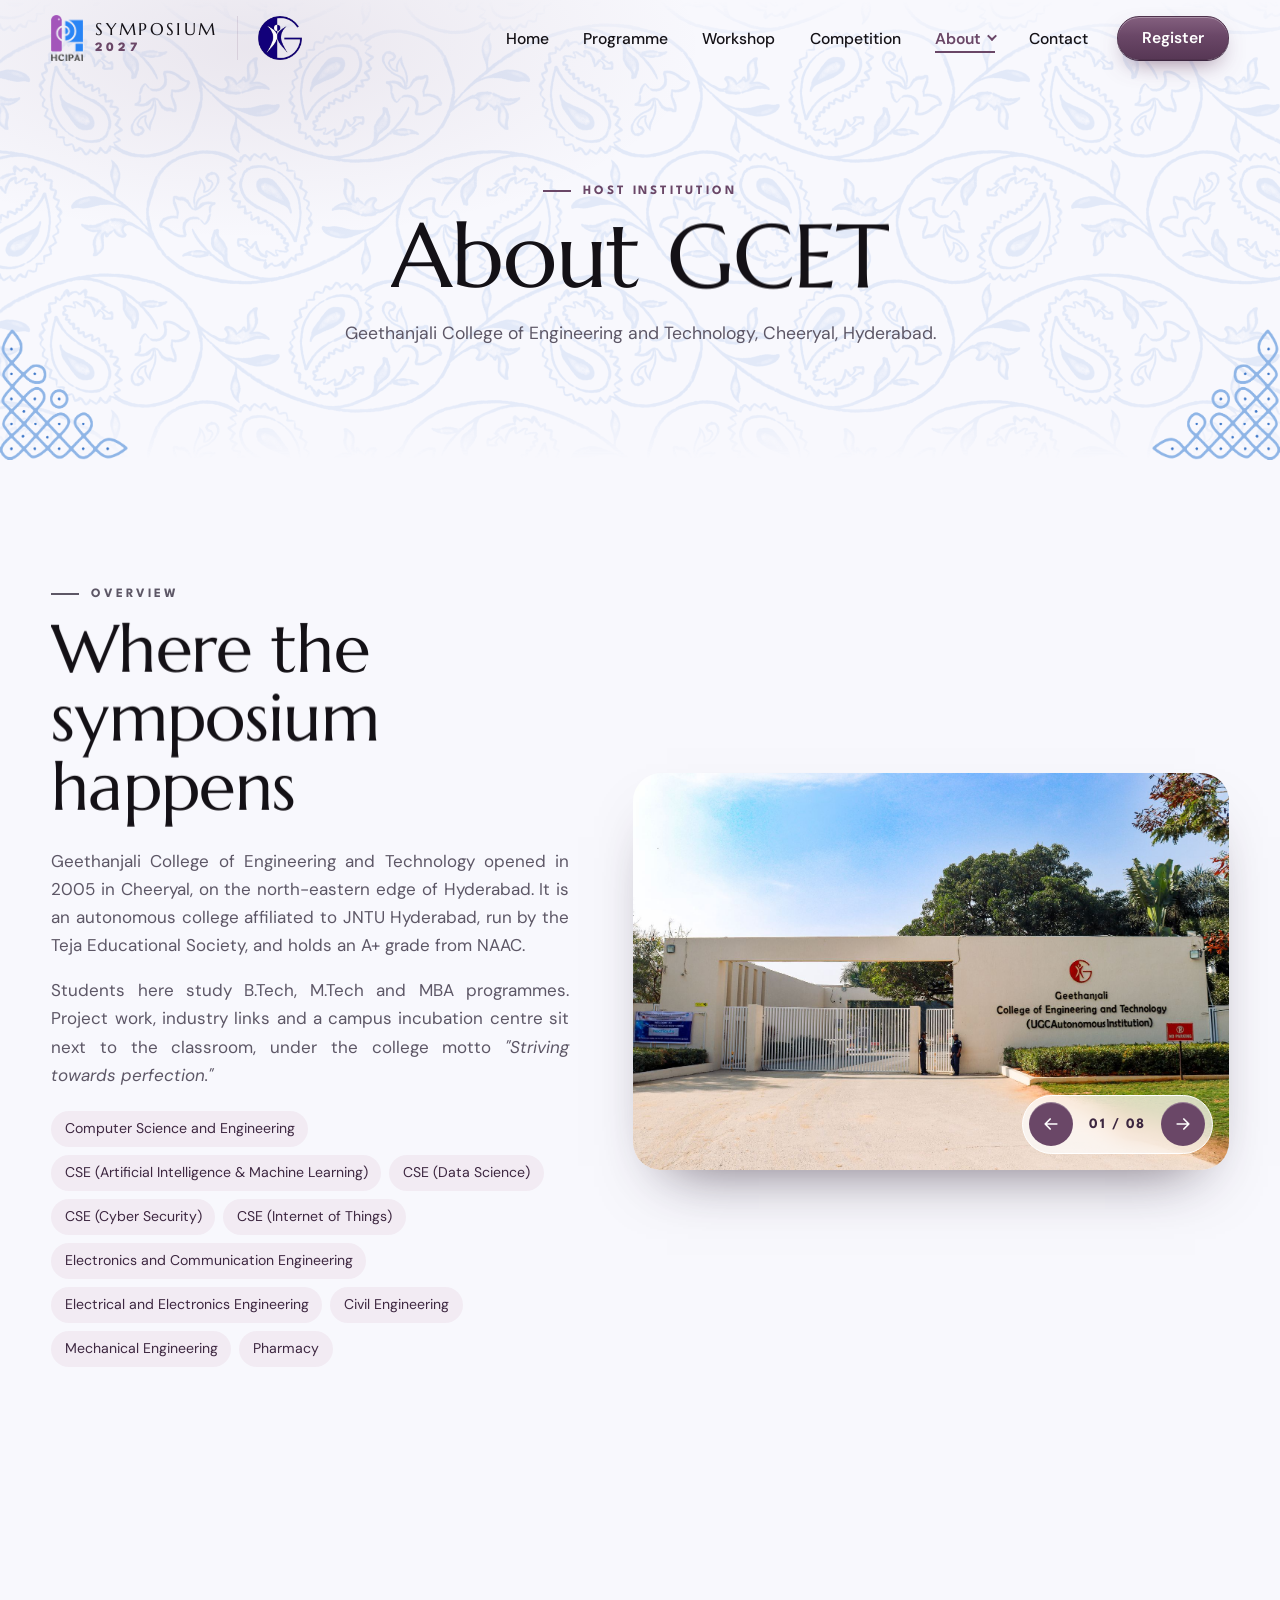
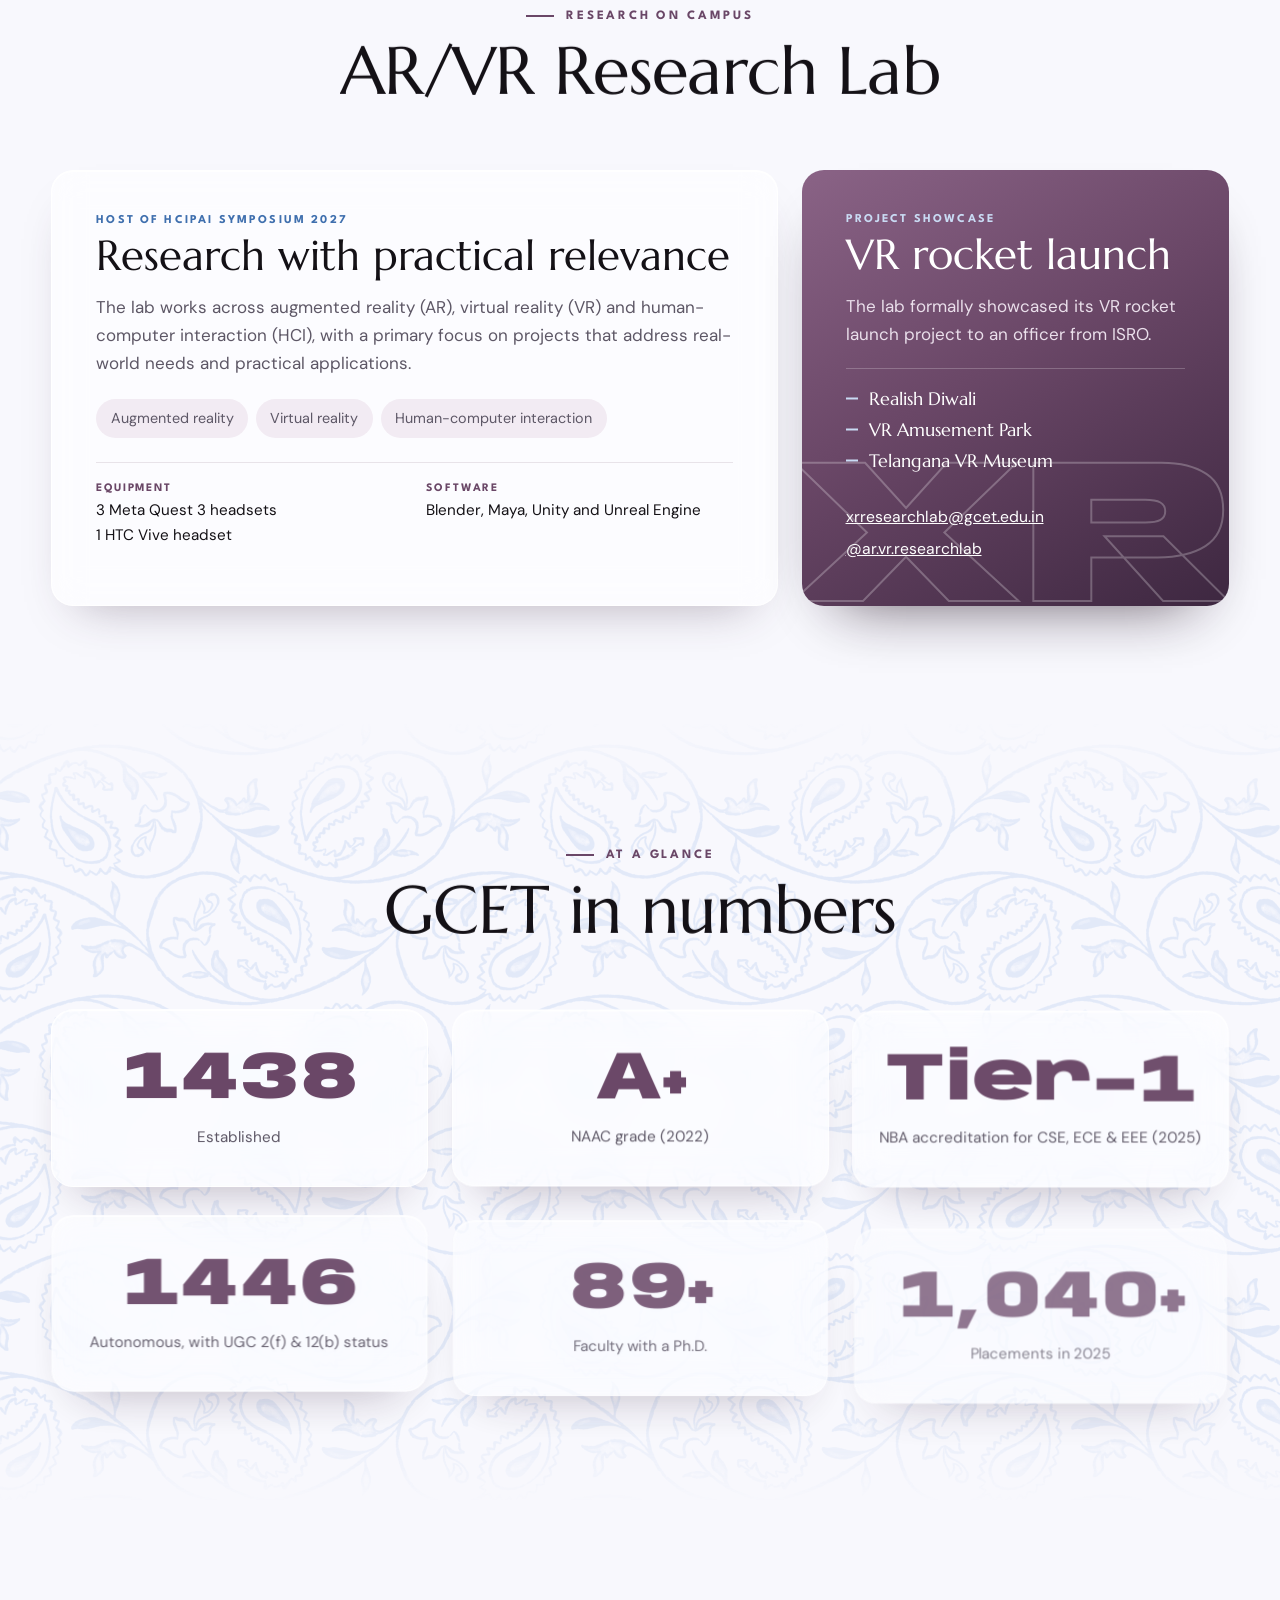
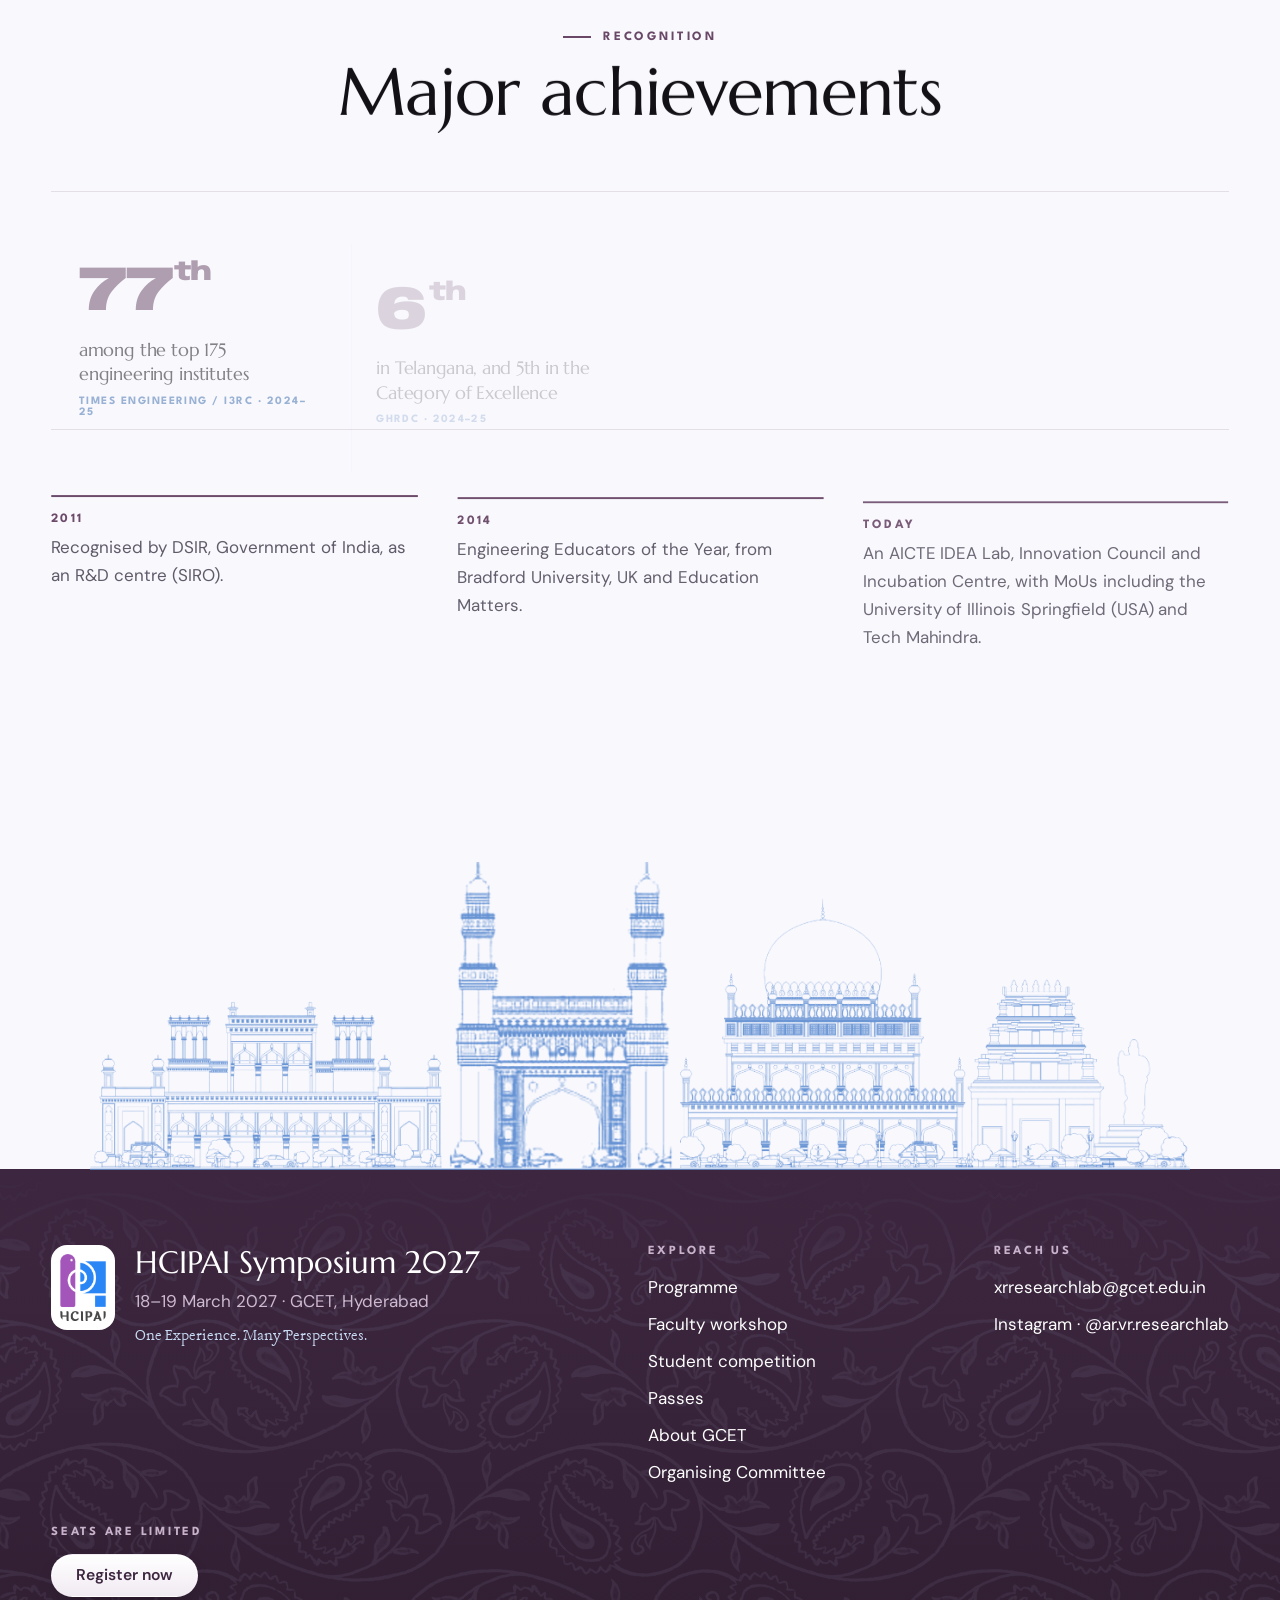
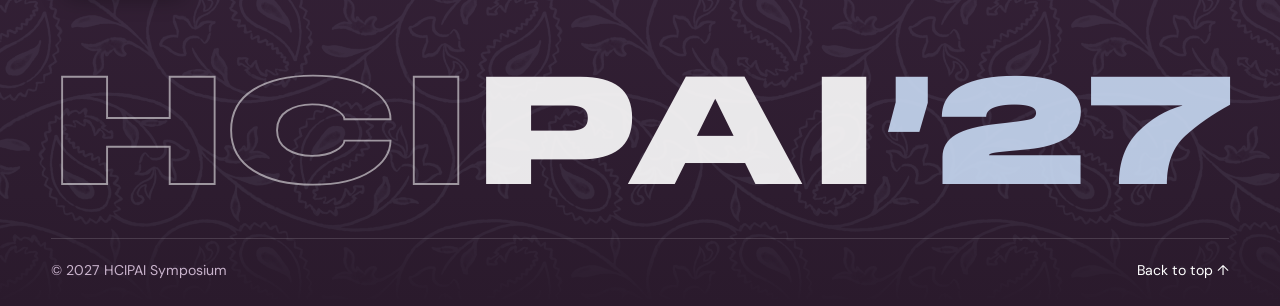
==== commit 6243436e: "New photo for Dr. D. Sujatha; AR/VR lab projects and software list - Merged latest main (Rahul Das, " ====
--- a/about-gcet.html
+++ b/about-gcet.html
@@ -85,7 +85,7 @@
             </ul>
             <dl class="unit__facts">
               <div><dt>Equipment</dt><dd>3 Meta Quest 3 headsets<br>1 HTC Vive headset</dd></div>
-              <div><dt>Software</dt><dd>Blender, SteamVR and Unity</dd></div>
+              <div><dt>Software</dt><dd>Blender, Maya, Unity and Unreal Engine</dd></div>
             </dl>
           </article>
           <article class="unit unit--xr">
@@ -94,6 +94,12 @@
               <p class="unit__kicker">Project showcase</p>
               <h3 class="unit__title">VR rocket launch</h3>
               <p class="unit__text">The lab formally showcased its VR rocket launch project to an officer from ISRO.</p>
+              <!-- TODO: one-line descriptions for these once the team sends details -->
+              <ul class="unit__projects" aria-label="More projects">
+                <li>Realish Diwali</li>
+                <li>VR Amusement Park</li>
+                <li>Telangana VR Museum</li>
+              </ul>
             </div>
             <p class="unit__links"><a href="mailto:xrresearchlab@gcet.edu.in">xrresearchlab@gcet.edu.in</a><a href="https://www.instagram.com/ar.vr.researchlab/" target="_blank" rel="noopener">@ar.vr.researchlab</a></p>
           </article>
--- a/css/style.css
+++ b/css/style.css
@@ -656,10 +656,10 @@
 .tba { text-align: center; font: clamp(1.8rem, 4vw, 3rem) / 1.2 var(--f-tag); color: var(--plum); }
 
 /* ---------- People (speakers) ---------- */
-.people { display: grid; grid-template-columns: repeat(auto-fit, minmax(240px, 300px)); justify-content: center; gap: clamp(1rem, 2vw, 1.5rem); }
-.person { text-align: center; padding: 2rem 1.5rem; border-radius: var(--radius); }
+.people { display: grid; grid-template-columns: repeat(auto-fit, minmax(260px, 340px)); justify-content: center; gap: clamp(1rem, 2vw, 1.5rem); }
+.person { text-align: center; padding: 2.25rem 1.75rem; border-radius: var(--radius); }
 .avatar {
-  width: 120px; height: 120px; margin: 0 auto 1.2rem; border-radius: 50%; object-fit: cover;
+  width: 160px; height: 160px; margin: 0 auto 1.2rem; border-radius: 50%; object-fit: cover;
   border: 4px solid #fff; box-shadow: 0 0 0 2px var(--blue), 0 14px 30px -14px rgb(61 39 64 / 0.6);
 }
 .avatar--blank {
@@ -774,6 +774,10 @@
   font: 900 clamp(9rem, 16vw, 15rem) / 1 var(--f-wide); font-stretch: 150%;
   color: transparent; -webkit-text-stroke: 2px rgb(255 255 255 / 0.25);
 }
+.unit--xr > div { position: relative; z-index: 1; }
+.unit__projects { display: grid; gap: 0.5rem; margin-top: 1.25rem; padding-top: 1.1rem; border-top: 1px solid rgb(255 255 255 / 0.22); }
+.unit__projects li { display: flex; gap: 0.7rem; align-items: baseline; font: 1.15rem var(--f-sym); }
+.unit__projects li::before { content: ""; flex: none; width: 12px; height: 2px; background: #c9dbf4; transform: translateY(-0.3em); }
 .unit__links { position: relative; display: grid; gap: 0.4rem; font-size: 0.98rem; }
 .unit--xr a { color: #fff; }
 .placeholder-text { font-style: italic; opacity: 0.85; }
@@ -801,11 +805,11 @@
 .committee-group__title { font: clamp(1.7rem, 3.4vw, 2.4rem) var(--f-sym); text-align: center; margin-bottom: 1.75rem; }
 .committee-row { display: flex; flex-wrap: wrap; justify-content: center; gap: clamp(1rem, 2vw, 1.5rem); }
 .committee-row + .committee-row { margin-top: clamp(1rem, 2vw, 1.5rem); }
-.member { flex: 0 1 270px; text-align: center; padding: 1.75rem 1.25rem; border-radius: var(--radius); }
-.member .avatar { width: 104px; height: 104px; }
+.member { flex: 0 1 310px; text-align: center; padding: 2rem 1.5rem; border-radius: var(--radius); }
+.member .avatar { width: 144px; height: 144px; }
 .member__name { font: 1.35rem/1.2 var(--f-sym); }
 .member__role { color: var(--plum); font-size: 0.92rem; margin-top: 0.3rem; }
-@media (max-width: 640px) { .member { flex-basis: calc(50% - 0.5rem); padding: 1.25rem 0.75rem; } .member .avatar { width: 80px; height: 80px; } }
+@media (max-width: 640px) { .member { flex-basis: calc(50% - 0.5rem); padding: 1.25rem 0.75rem; } .member .avatar { width: 104px; height: 104px; } }
 
 /* Contact */
 .contact-grid { display: grid; grid-template-columns: repeat(auto-fit, minmax(260px, 1fr)); gap: clamp(1rem, 2vw, 1.5rem); }
